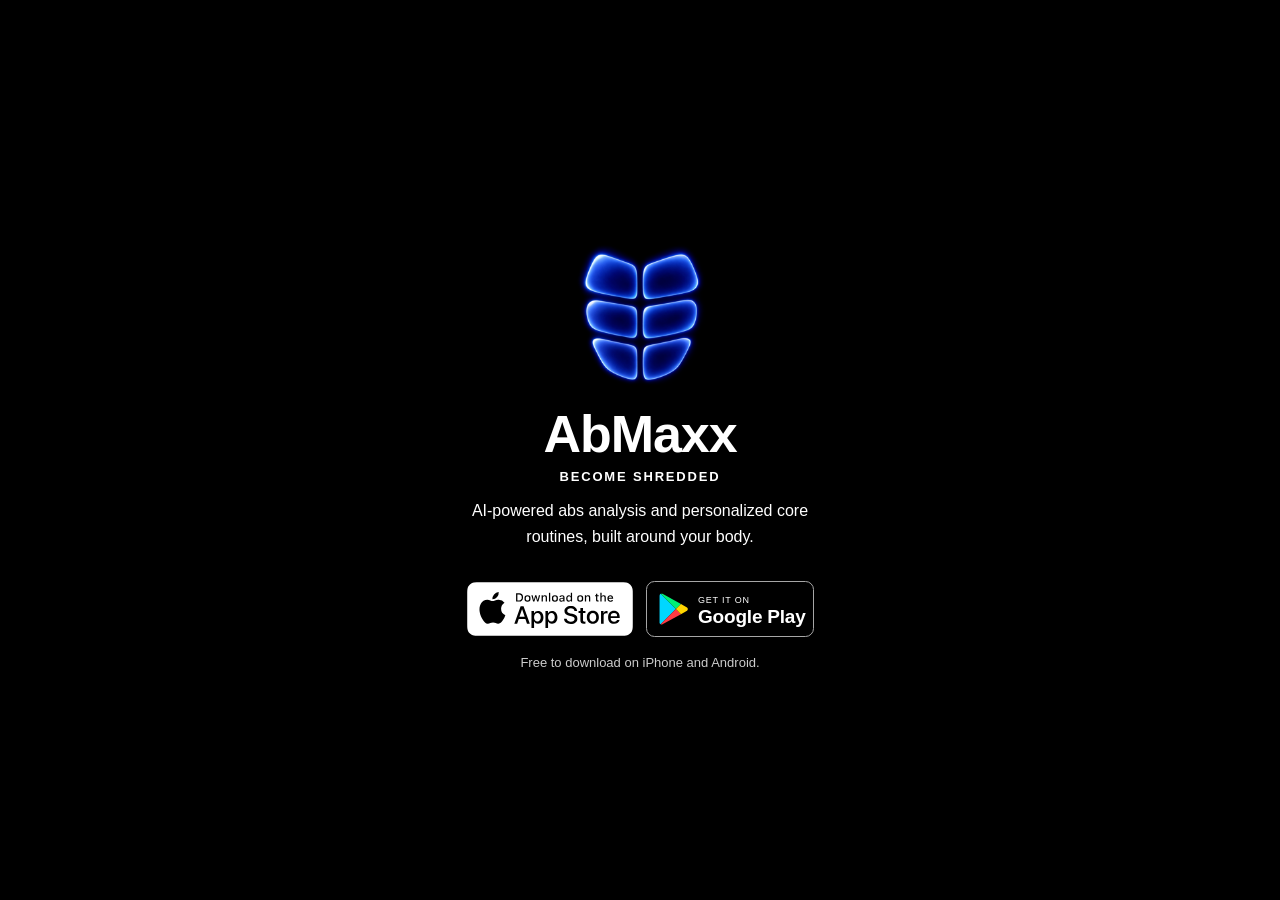
==== index.html @ 84614b45 "All text white Co-Authored-By: Claude Fable 5.1 <noreply@anthropic.com>" ====
<!doctype html>
<html lang="en">
<head>
<meta charset="utf-8">
<meta name="viewport" content="width=device-width, initial-scale=1, viewport-fit=cover">
<title>AbMaxx</title>
<meta name="description" content="AbMaxx: Become Shredded. Snap a photo, let AI analyze your abs, and get a routine built for you. Free on the App Store and Google Play.">
<link rel="canonical" href="https://abmaxxapp.com/">
<meta name="theme-color" content="#000000">
<meta name="color-scheme" content="dark">
<meta name="apple-itunes-app" content="app-id=6757769125">
<link rel="icon" href="/logo.png" sizes="any">
<link rel="apple-touch-icon" href="/logo.png">
<meta property="og:title" content="AbMaxx">
<meta property="og:description" content="Download AbMaxx on the App Store or Google Play.">
<meta property="og:url" content="https://abmaxxapp.com/">
<meta property="og:image" content="https://abmaxxapp.com/og.png">
<meta property="og:type" content="website">
<style>
  :root { --bg: #000000; --fg: #ffffff; color-scheme: dark; }
  * { box-sizing: border-box; margin: 0; padding: 0; }
  html, body { height: 100%; background: var(--bg); }
  body {
    color: var(--fg);
    font-family: -apple-system, BlinkMacSystemFont, "Segoe UI", Roboto, Helvetica, Arial, sans-serif;
    -webkit-font-smoothing: antialiased;
    display: flex;
    align-items: center;
    justify-content: center;
    min-height: 100vh;
    padding-block: 40px;
    padding-left: max(16px, env(safe-area-inset-left, 0px));
    padding-right: max(16px, env(safe-area-inset-right, 0px));
  }
  main { display: flex; flex-direction: column; align-items: center; gap: 0; text-align: center; }
  h1 { margin-top: 6px; font-size: clamp(38px, 7vw, 52px); font-weight: 700; letter-spacing: -.02em; line-height: 1.1; color: var(--fg); }
  .tagline { margin-top: 6px; font-size: 13px; font-weight: 600; letter-spacing: .14em; text-transform: uppercase; color: #ffffff; }
  .sub { margin-top: 14px; max-width: 400px; font-size: 16px; line-height: 1.6; color: #ffffff; }
  .logo { width: 170px; height: 170px; max-width: 48vw; display: block; }
  .stores { margin-top: 32px; display: flex; flex-wrap: wrap; justify-content: center; gap: 12px; }
  .badge { display: inline-block; height: 56px; border-radius: 8px; transition: transform .15s ease, opacity .15s ease; }
  .badge img, .badge svg { height: 56px; width: auto; display: block; }
  .badge:hover { transform: translateY(-2px); opacity: .9; }
  .badge:focus-visible { outline: 3px solid #2f6bff; outline-offset: 3px; }
  .note { margin-top: 18px; font-size: 13px; color: #ffffff; opacity: .8; }
  @media (prefers-reduced-motion: reduce) { .badge { transition: none; } }
</style>
</head>
<body>
  <main>
    <img class="logo" src="logo.png" alt="" width="170" height="170">
    <h1>AbMaxx</h1>
    <p class="tagline">Become Shredded</p>
    <p class="sub">AI-powered abs analysis and personalized core routines, built around your body.</p>
    <div class="stores">
      <a class="badge" href="https://apps.apple.com/us/app/abmaxx-become-shredded/id6757769125" aria-label="Download AbMaxx on the App Store">
        <img src="appstore-badge.svg" alt="Download on the App Store" width="168" height="56">
      </a>
      <a class="badge" href="https://play.google.com/store/apps/details?id=com.rork.abmaxx" aria-label="Get AbMaxx on Google Play">
        <svg viewBox="0 0 168 56" role="img" aria-label="Get it on Google Play" xmlns="http://www.w3.org/2000/svg">
          <rect x="0.5" y="0.5" width="167" height="55" rx="8" fill="#000" stroke="#a6a6a6"/>
          <g transform="translate(13 12) scale(1.4)">
            <path fill="#00D7FE" d="M1.2 0.6 12.1 11.5 1.2 22.4c-.5-.3-.8-.8-.8-1.4V2c0-.6.3-1.1.8-1.4z"/>
            <path fill="#00F076" d="M15.7 7.9 12.1 11.5 1.2.6c.4-.2.9-.2 1.3 0z"/>
            <path fill="#FF3A44" d="M15.7 15.1 2.5 22.4c-.4.2-.9.2-1.3 0l10.9-10.9z"/>
            <path fill="#FFD500" d="M20 10.3c.8.5.8 1.8 0 2.3l-4.3 2.5-3.6-3.6 3.6-3.6z"/>
          </g>
          <text x="52" y="22" fill="#fff" font-family="-apple-system, BlinkMacSystemFont, Roboto, Helvetica, Arial, sans-serif" font-size="9" letter-spacing=".8">GET IT ON</text>
          <text x="52" y="42" fill="#fff" font-family="-apple-system, BlinkMacSystemFont, Roboto, Helvetica, Arial, sans-serif" font-size="19" font-weight="600" letter-spacing="-.2">Google Play</text>
        </svg>
      </a>
    </div>
    <p class="note">Free to download on iPhone and Android.</p>
  </main>
</body>
</html>
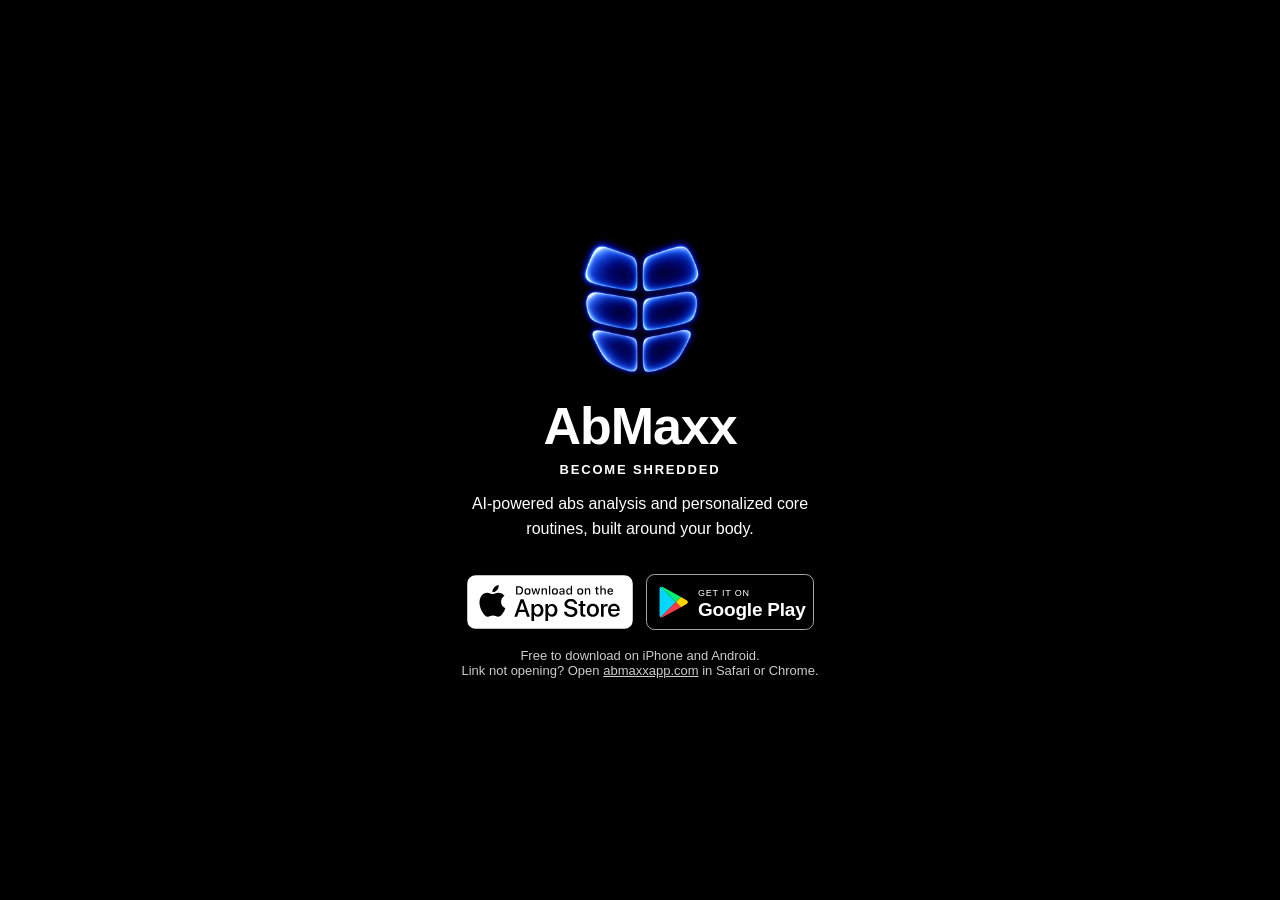
==== commit 2e5cde9c: "In-app browser callout and open-in-browser hint Co-Authored-By: Claude Fable 5.1 <noreply@anthropic." ====
--- a/index.html
+++ b/index.html
@@ -43,6 +43,23 @@
   .badge:hover { transform: translateY(-2px); opacity: .9; }
   .badge:focus-visible { outline: 3px solid #2f6bff; outline-offset: 3px; }
   .note { margin-top: 18px; font-size: 13px; color: #ffffff; opacity: .8; }
+  .note a { color: #fff; }
+  /* In-app browser callout (Instagram, Facebook, TikTok, etc.) */
+  .iab {
+    position: fixed; top: calc(12px + env(safe-area-inset-top, 0px)); left: 12px; right: 12px; z-index: 20;
+    display: none; align-items: flex-start; gap: 12px;
+    background: #0f1420; border: 1px solid #2f6bff; border-radius: 14px; padding: 12px 14px;
+    color: #fff; font-size: 14px; line-height: 1.4; box-shadow: 0 12px 30px rgba(0,0,0,.6);
+  }
+  .iab.show { display: flex; }
+  .iab .arrow { flex-shrink: 0; width: 28px; height: 28px; color: #2f6bff; animation: nudge 1.2s ease-in-out infinite; }
+  .iab .arrow svg { width: 28px; height: 28px; }
+  .iab b { display: block; font-weight: 600; margin-bottom: 2px; }
+  .iab .steps { color: #c9cdd6; }
+  .iab .steps kbd { font: inherit; font-weight: 700; color: #fff; }
+  .iab .close { margin-left: auto; flex-shrink: 0; background: none; border: 0; color: #8a90a0; font-size: 20px; line-height: 1; cursor: pointer; padding: 0 2px; }
+  @keyframes nudge { 0%, 100% { transform: translate(0, 0); } 50% { transform: translate(4px, -4px); } }
+  @media (prefers-reduced-motion: reduce) { .iab .arrow { animation: none; } }
   @media (prefers-reduced-motion: reduce) { .badge { transition: none; } }
 </style>
 </head>
@@ -70,7 +87,37 @@
         </svg>
       </a>
     </div>
-    <p class="note">Free to download on iPhone and Android.</p>
+    <p class="note">Free to download on iPhone and Android.<br>Link not opening? Open <a href="https://abmaxxapp.com">abmaxxapp.com</a> in Safari or Chrome.</p>
   </main>
+
+  <div class="iab" id="iab" role="status">
+    <div class="arrow" aria-hidden="true">
+      <svg viewBox="0 0 24 24" fill="none" stroke="currentColor" stroke-width="2.5" stroke-linecap="round" stroke-linejoin="round"><path d="M6 18 18 6M9 6h9v9"/></svg>
+    </div>
+    <div>
+      <b>Open in your browser to download</b>
+      <div class="steps" id="iab-steps">Tap the <kbd>···</kbd> menu in the corner, then choose <kbd>Open in browser</kbd>.</div>
+    </div>
+    <button class="close" id="iab-close" aria-label="Dismiss">&times;</button>
+  </div>
+
+  <script>
+    (function () {
+      var ua = navigator.userAgent || "";
+      var inApp = /Instagram|FBAN|FBAV|FB_IAB|FBIOS|Messenger|TikTok|musical_ly|BytedanceWebview|Snapchat|Twitter|LinkedInApp|Pinterest|Line\//i.test(ua)
+        || (/iPhone|iPad|iPod/.test(ua) && /AppleWebKit/.test(ua) && !/Safari|CriOS|FxiOS|EdgiOS/.test(ua))
+        || location.hash === "#inapp";
+      if (!inApp) return;
+      var el = document.getElementById("iab");
+      var steps = document.getElementById("iab-steps");
+      if (/Android/i.test(ua)) {
+        steps.innerHTML = 'Tap the <kbd>⋮</kbd> menu in the top corner, then choose <kbd>Open in Chrome</kbd> or <kbd>Open in browser</kbd>.';
+      } else {
+        steps.innerHTML = 'Tap the <kbd>···</kbd> menu in the corner, then choose <kbd>Open in Safari</kbd> or <kbd>Open in browser</kbd>.';
+      }
+      el.classList.add("show");
+      document.getElementById("iab-close").addEventListener("click", function () { el.classList.remove("show"); });
+    })();
+  </script>
 </body>
 </html>
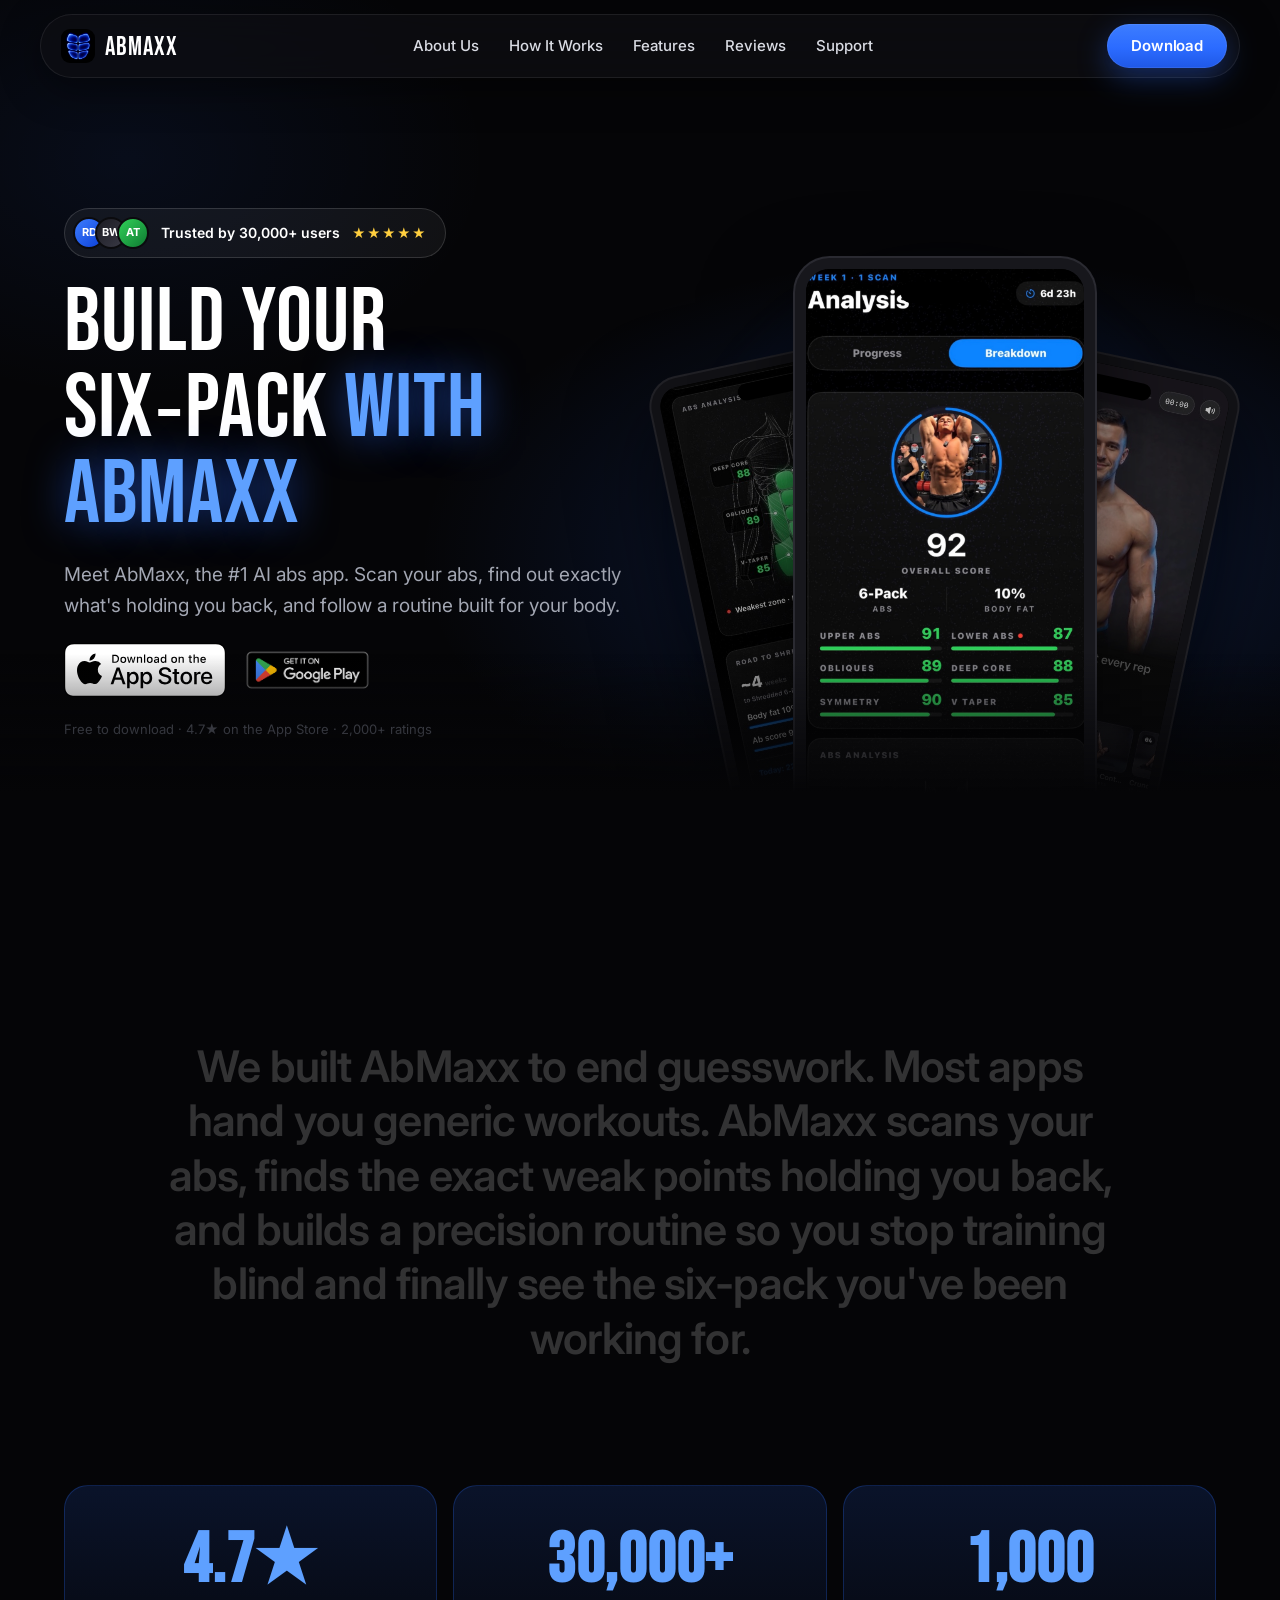
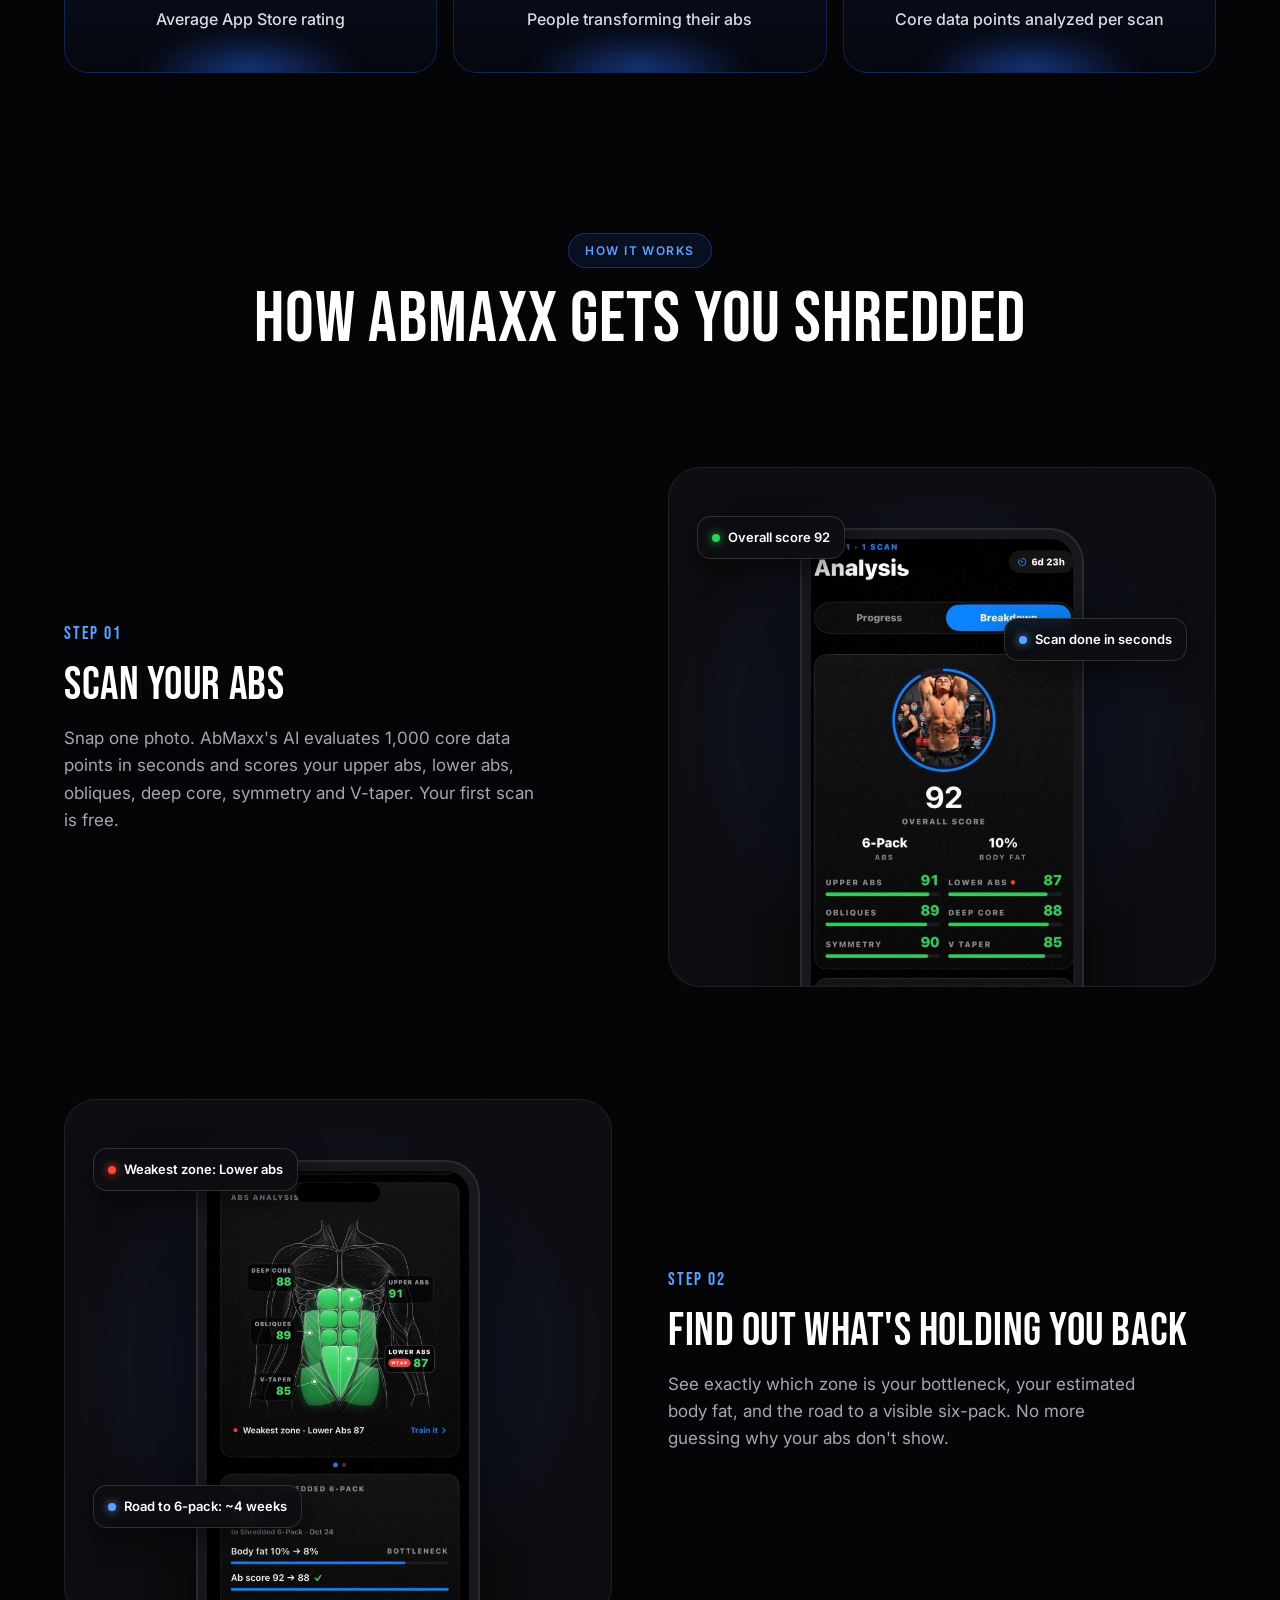
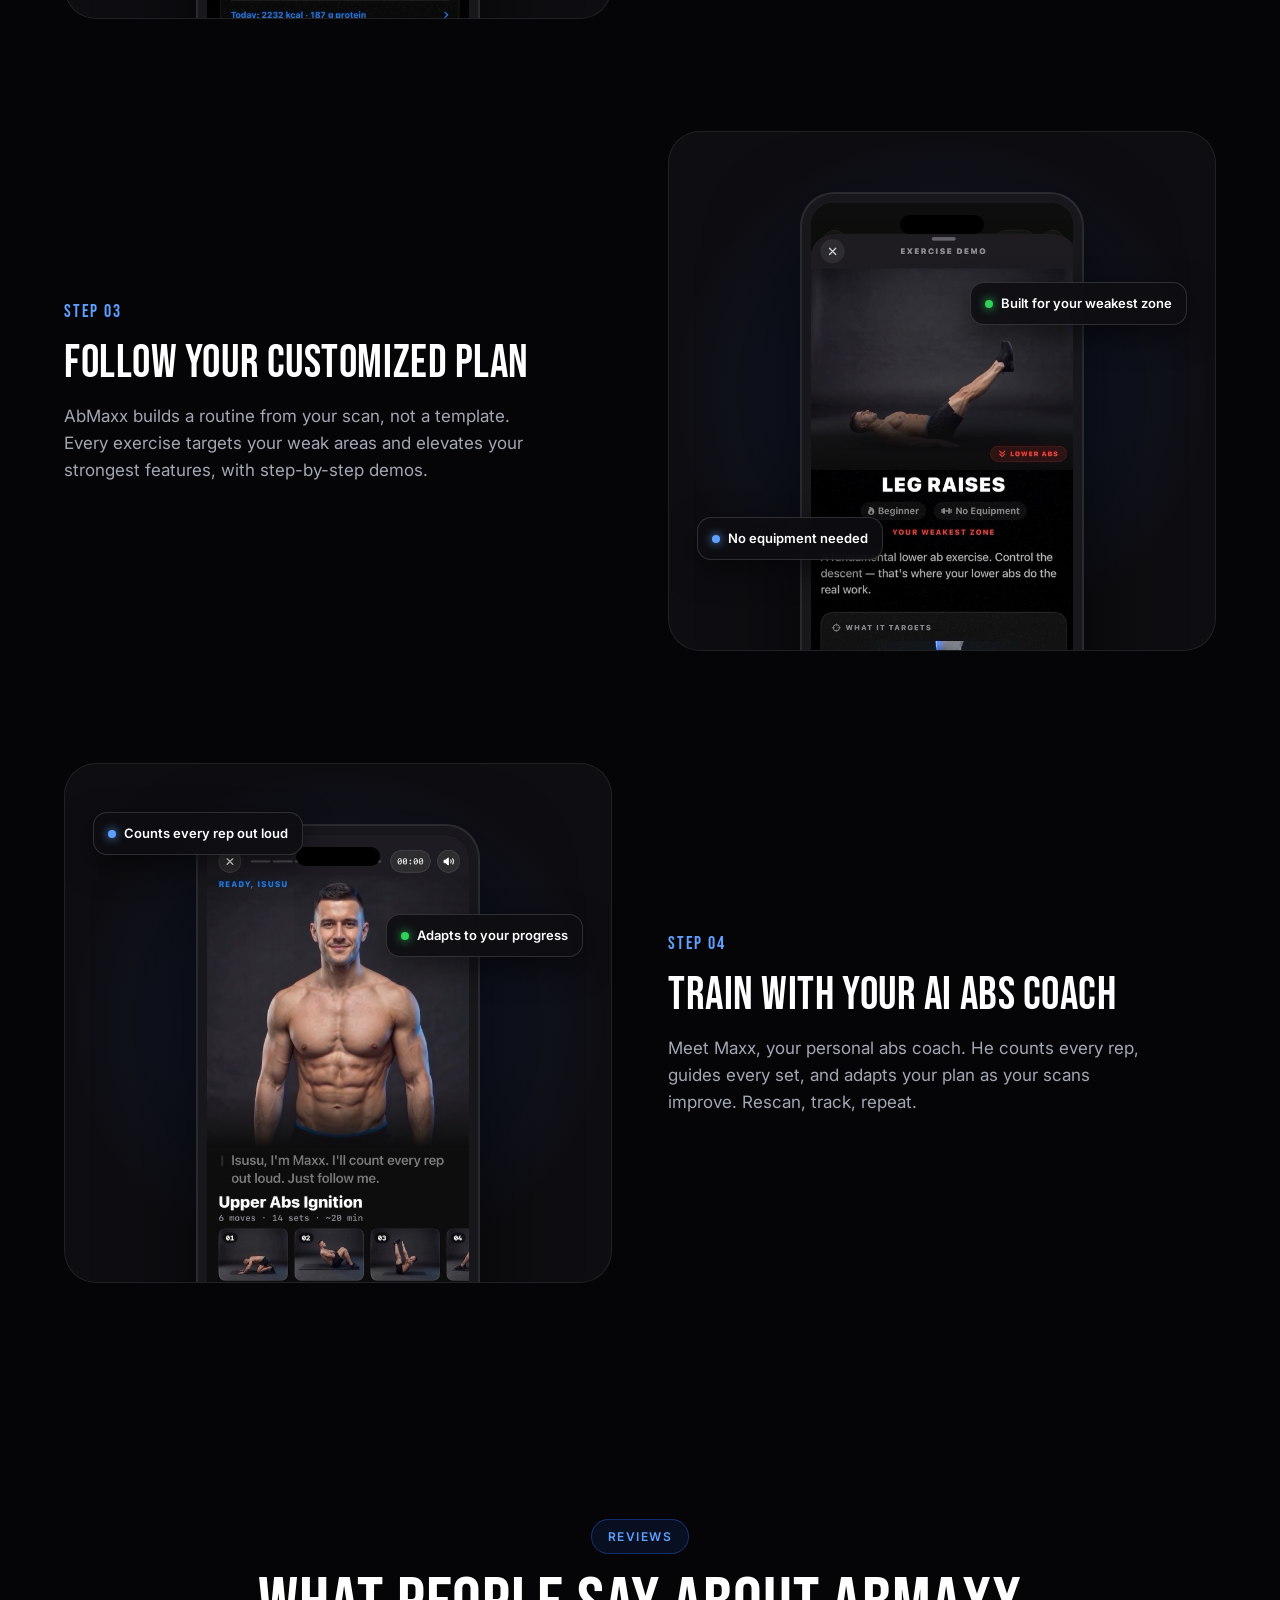
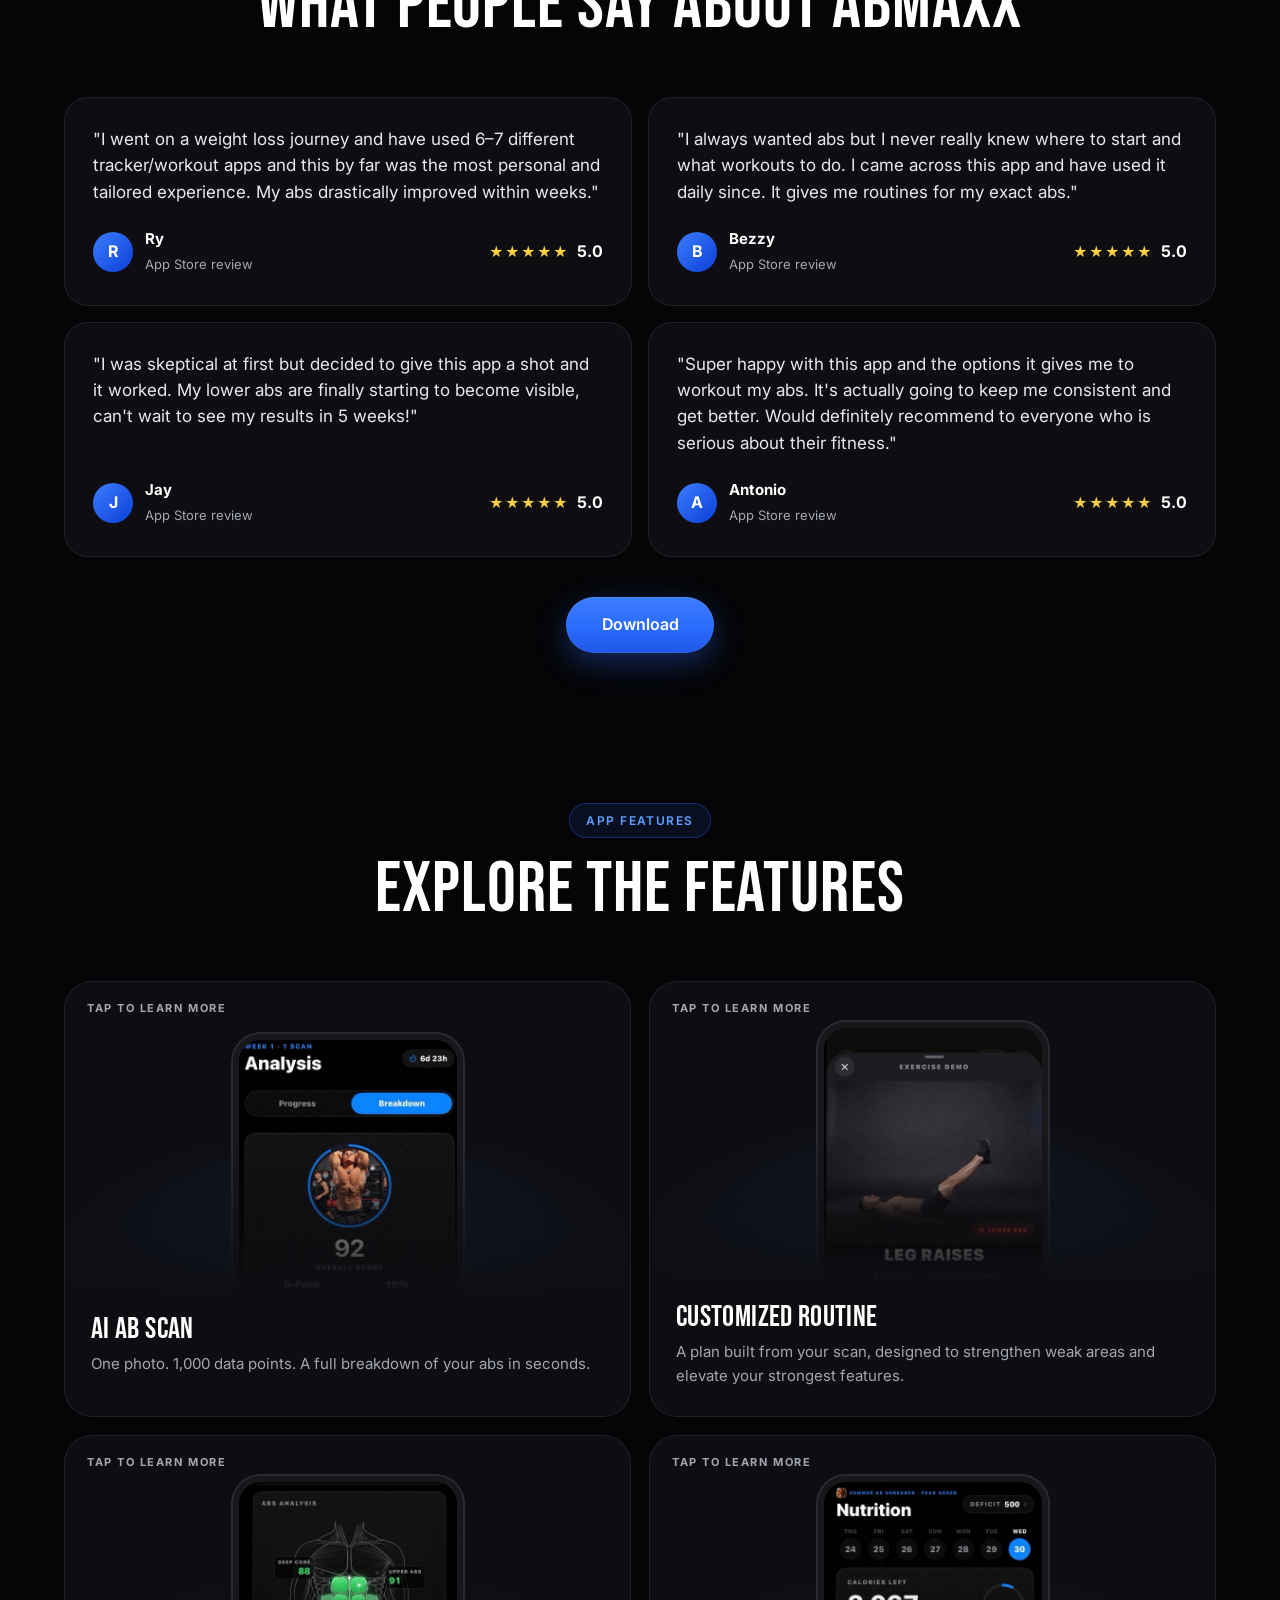
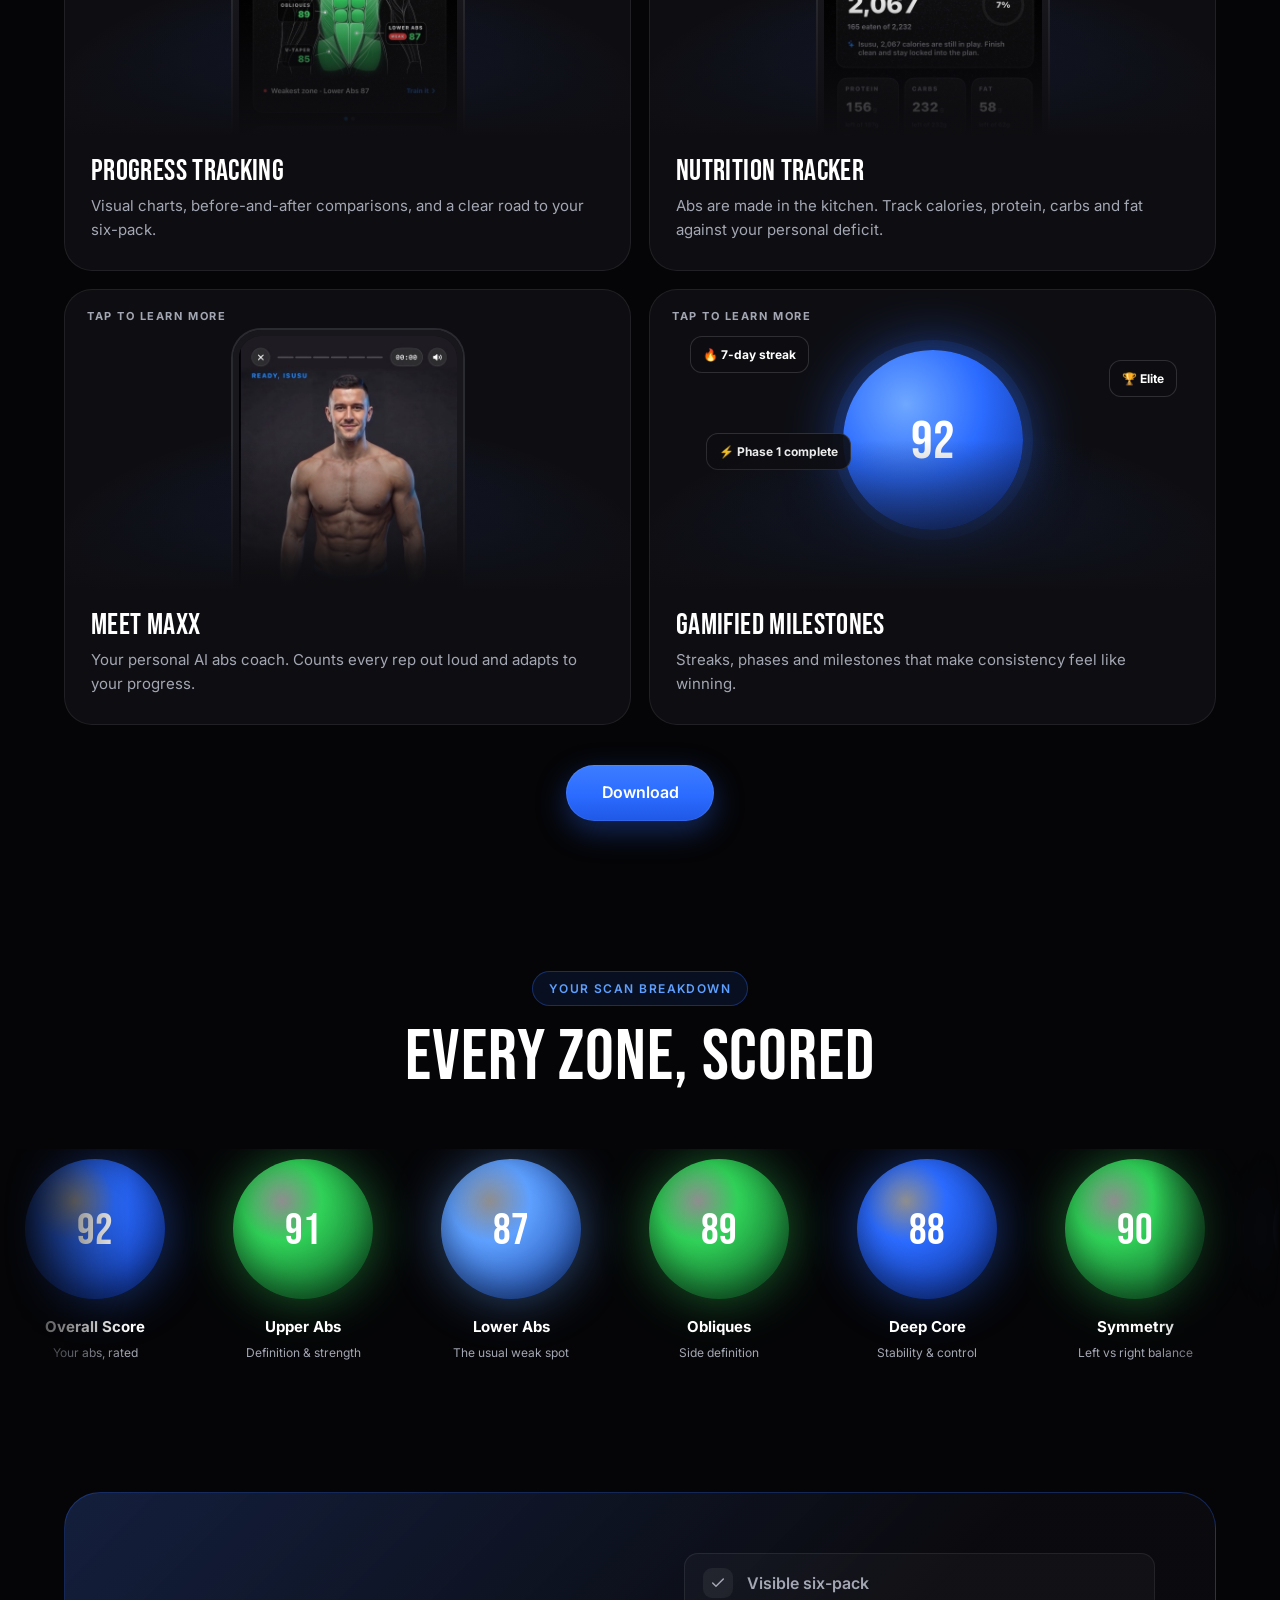
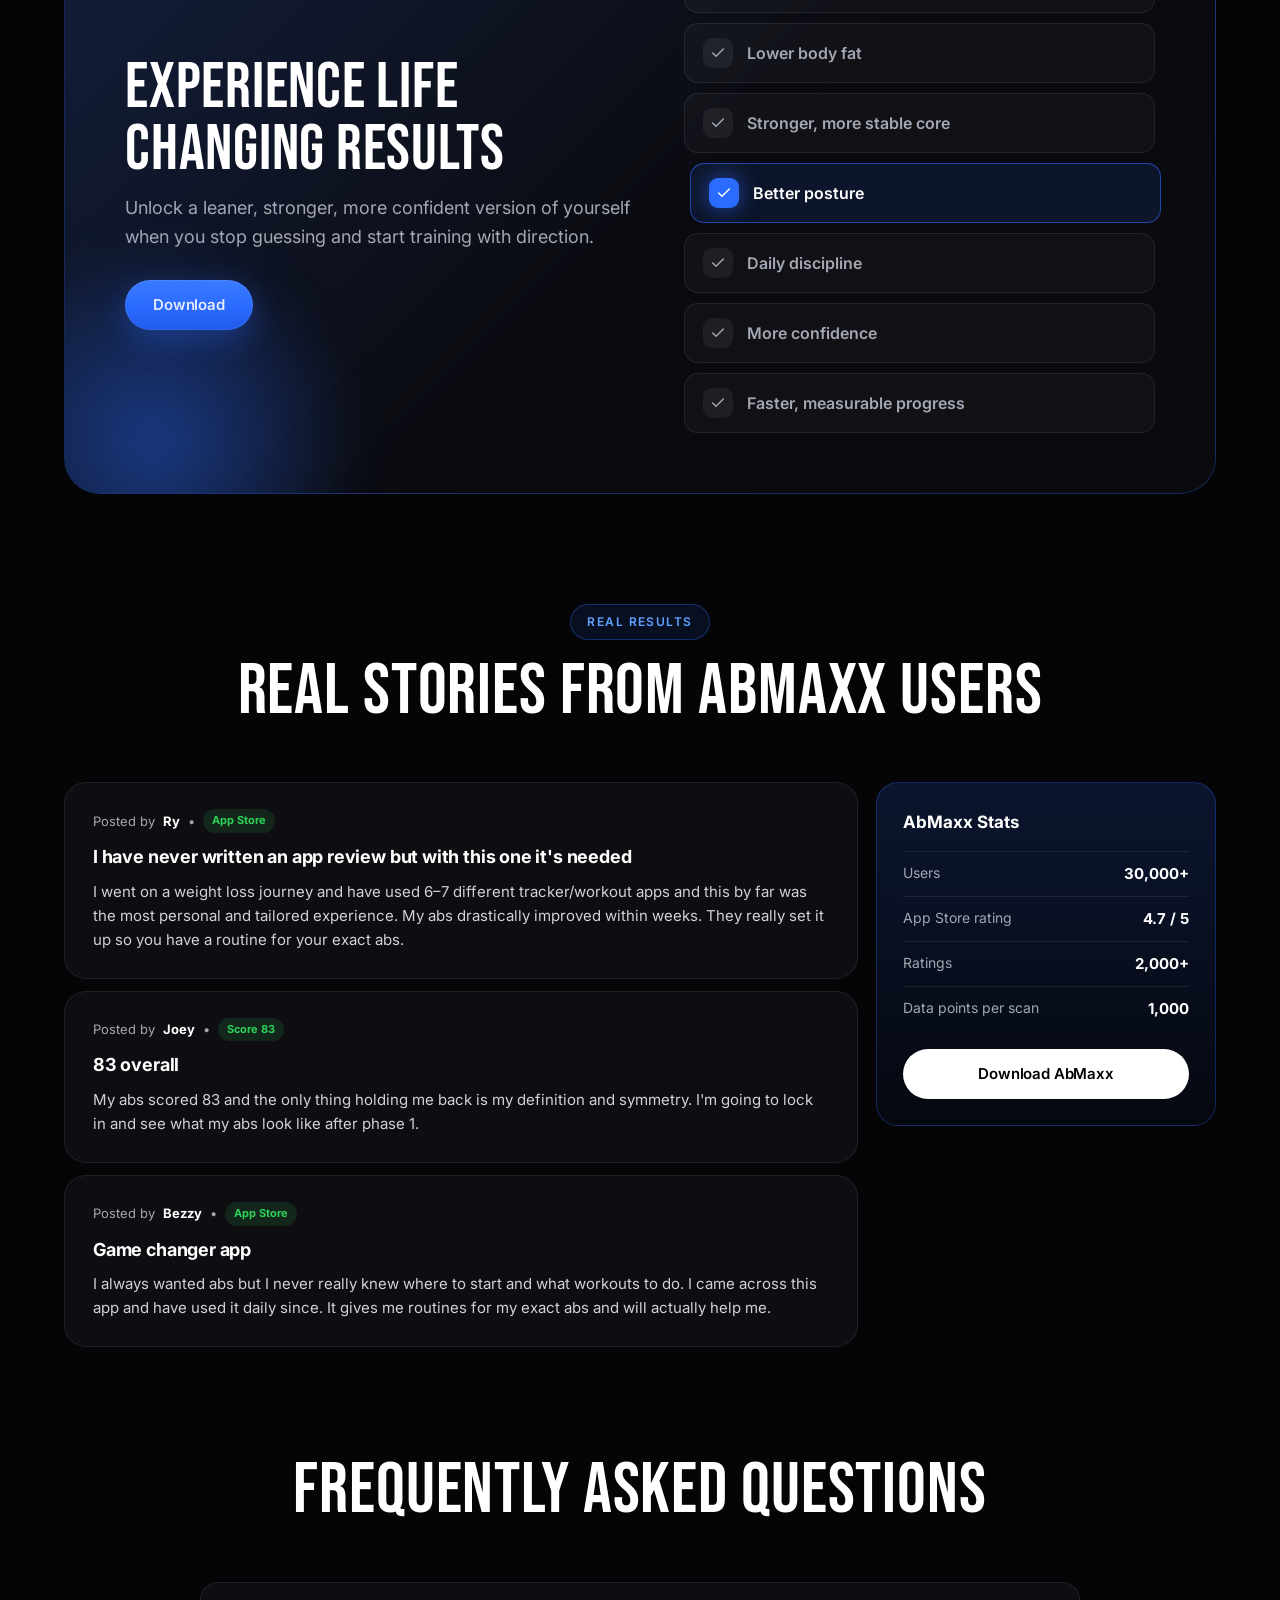
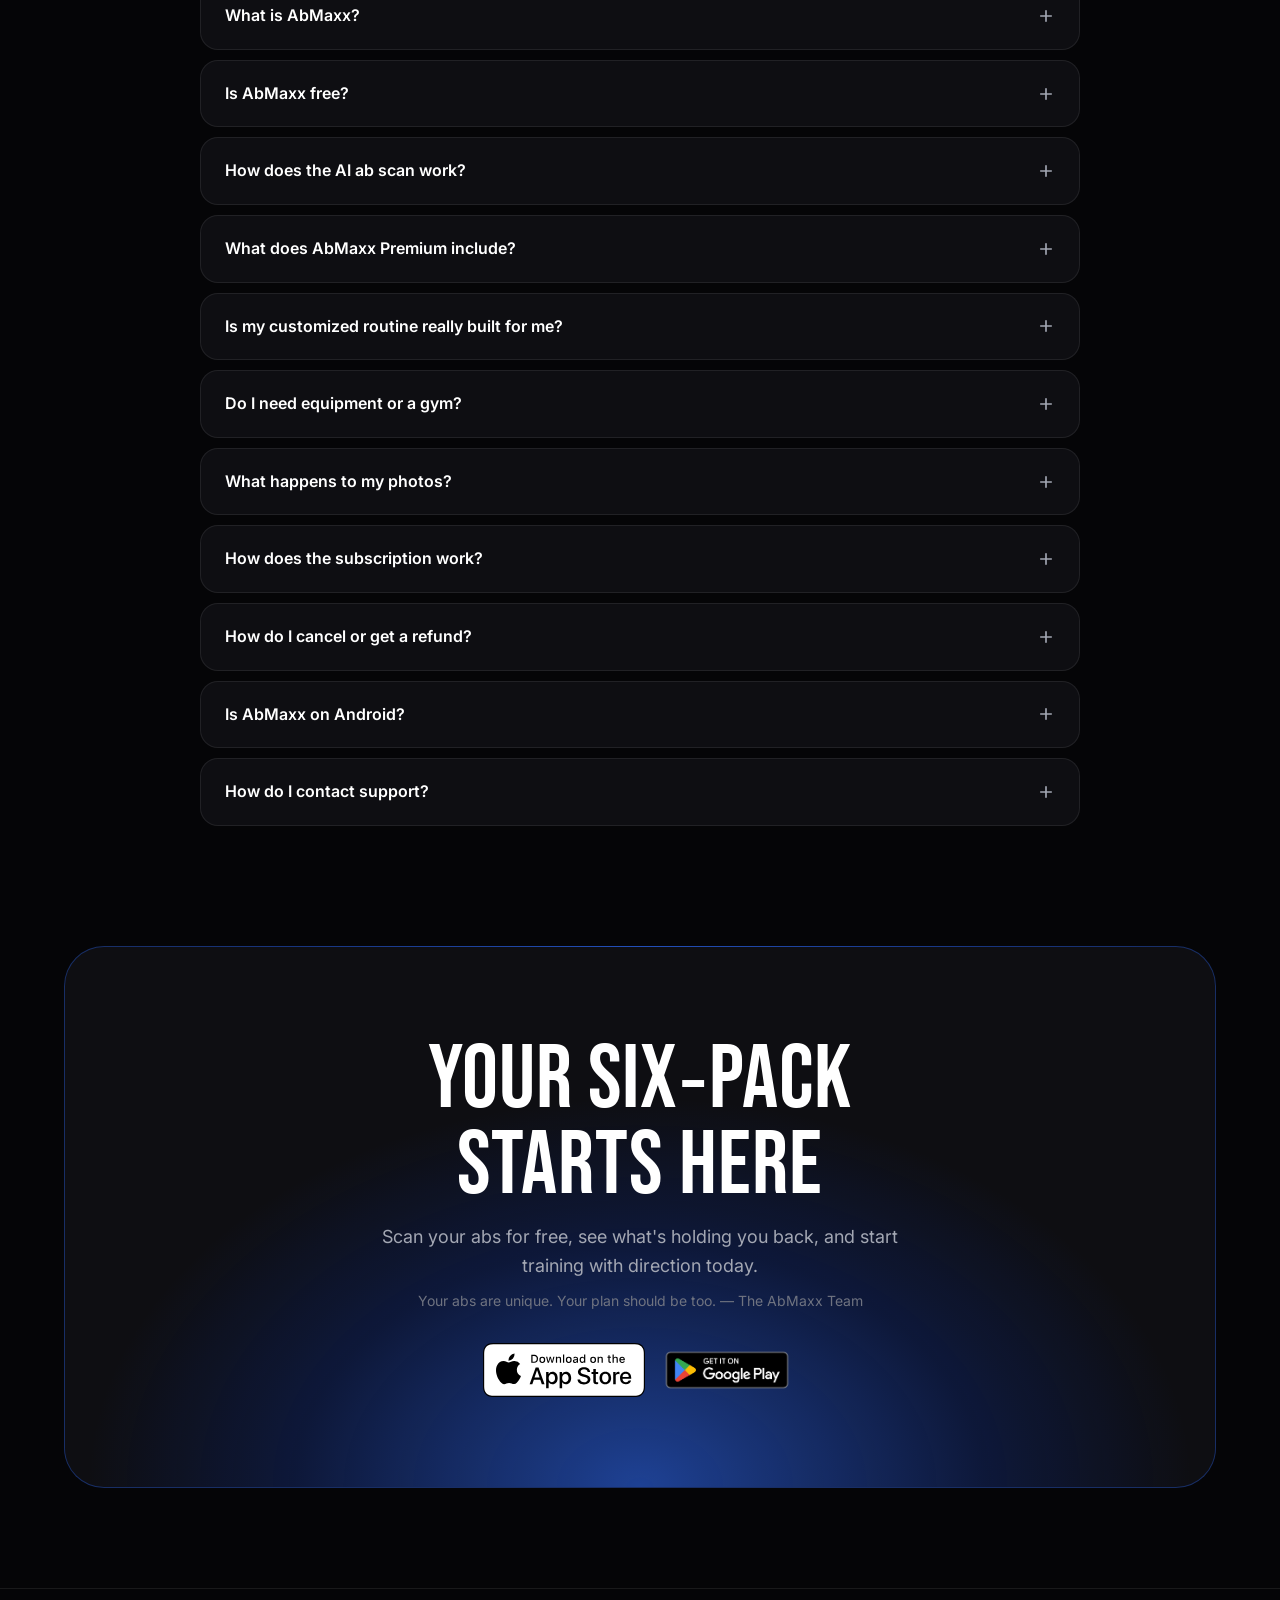
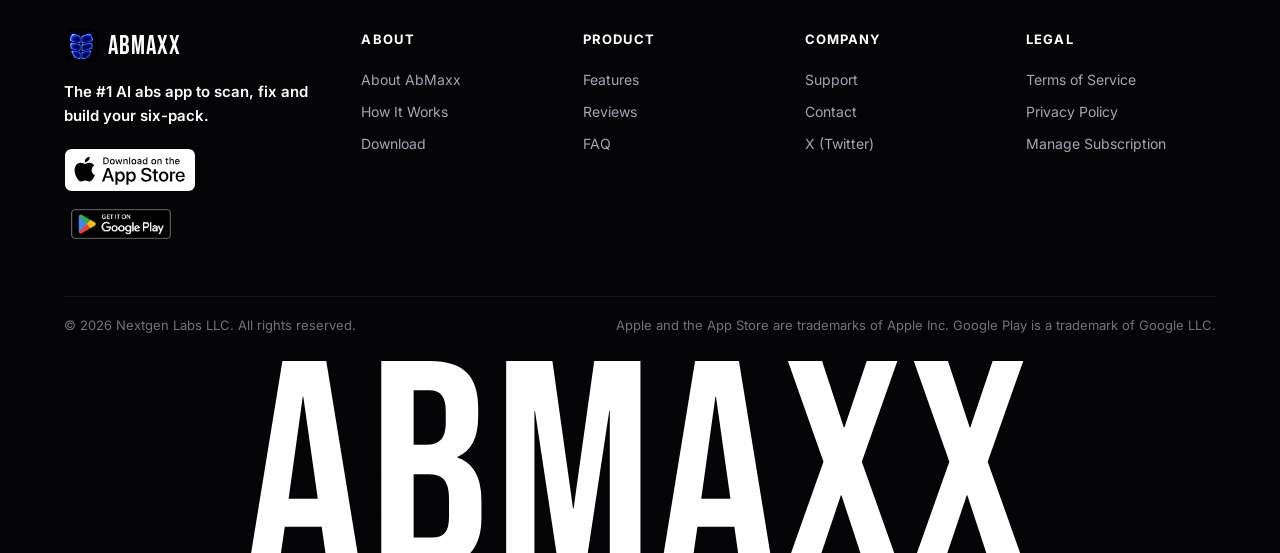
==== commit 7191f41a: "Full AbMaxx marketing site: hero, how it works, reviews, features, FAQ, support page Co-Authored-By:" ====
--- a/index.html
+++ b/index.html
@@ -3,121 +3,464 @@
 <head>
 <meta charset="utf-8">
 <meta name="viewport" content="width=device-width, initial-scale=1, viewport-fit=cover">
-<title>AbMaxx</title>
-<meta name="description" content="AbMaxx: Become Shredded. Snap a photo, let AI analyze your abs, and get a routine built for you. Free on the App Store and Google Play.">
+<title>AbMaxx — The #1 AI Abs App to Get a Six-Pack</title>
+<meta name="description" content="AbMaxx scans your abs with AI, shows you exactly what's holding you back, and builds a customized abs routine around your body. Free on the App Store and Google Play.">
 <link rel="canonical" href="https://abmaxxapp.com/">
-<meta name="theme-color" content="#000000">
+<meta name="theme-color" content="#050507">
 <meta name="color-scheme" content="dark">
 <meta name="apple-itunes-app" content="app-id=6757769125">
 <link rel="icon" href="/logo.png" sizes="any">
-<link rel="apple-touch-icon" href="/logo.png">
-<meta property="og:title" content="AbMaxx">
-<meta property="og:description" content="Download AbMaxx on the App Store or Google Play.">
+<link rel="apple-touch-icon" href="/logo-512.png">
+<meta property="og:title" content="AbMaxx — Become Shredded">
+<meta property="og:description" content="Scan your abs with AI, find out what's holding you back, and follow a routine built for your body.">
 <meta property="og:url" content="https://abmaxxapp.com/">
 <meta property="og:image" content="https://abmaxxapp.com/og.png">
 <meta property="og:type" content="website">
-<style>
-  :root { --bg: #000000; --fg: #ffffff; color-scheme: dark; }
-  * { box-sizing: border-box; margin: 0; padding: 0; }
-  html, body { height: 100%; background: var(--bg); }
-  body {
-    color: var(--fg);
-    font-family: -apple-system, BlinkMacSystemFont, "Segoe UI", Roboto, Helvetica, Arial, sans-serif;
-    -webkit-font-smoothing: antialiased;
-    display: flex;
-    align-items: center;
-    justify-content: center;
-    min-height: 100vh;
-    padding-block: 40px;
-    padding-left: max(16px, env(safe-area-inset-left, 0px));
-    padding-right: max(16px, env(safe-area-inset-right, 0px));
-  }
-  main { display: flex; flex-direction: column; align-items: center; gap: 0; text-align: center; }
-  h1 { margin-top: 6px; font-size: clamp(38px, 7vw, 52px); font-weight: 700; letter-spacing: -.02em; line-height: 1.1; color: var(--fg); }
-  .tagline { margin-top: 6px; font-size: 13px; font-weight: 600; letter-spacing: .14em; text-transform: uppercase; color: #ffffff; }
-  .sub { margin-top: 14px; max-width: 400px; font-size: 16px; line-height: 1.6; color: #ffffff; }
-  .logo { width: 170px; height: 170px; max-width: 48vw; display: block; }
-  .stores { margin-top: 32px; display: flex; flex-wrap: wrap; justify-content: center; gap: 12px; }
-  .badge { display: inline-block; height: 56px; border-radius: 8px; transition: transform .15s ease, opacity .15s ease; }
-  .badge img, .badge svg { height: 56px; width: auto; display: block; }
-  .badge:hover { transform: translateY(-2px); opacity: .9; }
-  .badge:focus-visible { outline: 3px solid #2f6bff; outline-offset: 3px; }
-  .note { margin-top: 18px; font-size: 13px; color: #ffffff; opacity: .8; }
-  .note a { color: #fff; }
-  /* In-app browser callout (Instagram, Facebook, TikTok, etc.) */
-  .iab {
-    position: fixed; top: calc(12px + env(safe-area-inset-top, 0px)); left: 12px; right: 12px; z-index: 20;
-    display: none; align-items: flex-start; gap: 12px;
-    background: #0f1420; border: 1px solid #2f6bff; border-radius: 14px; padding: 12px 14px;
-    color: #fff; font-size: 14px; line-height: 1.4; box-shadow: 0 12px 30px rgba(0,0,0,.6);
-  }
-  .iab.show { display: flex; }
-  .iab .arrow { flex-shrink: 0; width: 28px; height: 28px; color: #2f6bff; animation: nudge 1.2s ease-in-out infinite; }
-  .iab .arrow svg { width: 28px; height: 28px; }
-  .iab b { display: block; font-weight: 600; margin-bottom: 2px; }
-  .iab .steps { color: #c9cdd6; }
-  .iab .steps kbd { font: inherit; font-weight: 700; color: #fff; }
-  .iab .close { margin-left: auto; flex-shrink: 0; background: none; border: 0; color: #8a90a0; font-size: 20px; line-height: 1; cursor: pointer; padding: 0 2px; }
-  @keyframes nudge { 0%, 100% { transform: translate(0, 0); } 50% { transform: translate(4px, -4px); } }
-  @media (prefers-reduced-motion: reduce) { .iab .arrow { animation: none; } }
-  @media (prefers-reduced-motion: reduce) { .badge { transition: none; } }
-</style>
+<meta name="twitter:card" content="summary_large_image">
+<link rel="preconnect" href="https://fonts.googleapis.com">
+<link rel="preconnect" href="https://fonts.gstatic.com" crossorigin>
+<link href="https://fonts.googleapis.com/css2?family=Bebas+Neue&family=Inter:wght@400;500;600;700&display=swap" rel="stylesheet">
+<link rel="stylesheet" href="/styles.css">
+<script type="application/ld+json">
+{"@context":"https://schema.org","@type":"MobileApplication","name":"AbMaxx: Become Shredded","operatingSystem":"iOS, Android","applicationCategory":"HealthApplication","author":{"@type":"Organization","name":"Nextgen Labs LLC"},"offers":{"@type":"Offer","price":"0","priceCurrency":"USD"},"aggregateRating":{"@type":"AggregateRating","ratingValue":"4.7","ratingCount":"2030"},"url":"https://abmaxxapp.com/","downloadUrl":"https://apps.apple.com/us/app/abmaxx-become-shredded/id6757769125"}
+</script>
 </head>
 <body>
-  <main>
-    <img class="logo" src="logo.png" alt="" width="170" height="170">
-    <h1>AbMaxx</h1>
-    <p class="tagline">Become Shredded</p>
-    <p class="sub">AI-powered abs analysis and personalized core routines, built around your body.</p>
-    <div class="stores">
-      <a class="badge" href="https://apps.apple.com/us/app/abmaxx-become-shredded/id6757769125" aria-label="Download AbMaxx on the App Store">
-        <img src="appstore-badge.svg" alt="Download on the App Store" width="168" height="56">
-      </a>
-      <a class="badge" href="https://play.google.com/store/apps/details?id=com.rork.abmaxx" aria-label="Get AbMaxx on Google Play">
-        <svg viewBox="0 0 168 56" role="img" aria-label="Get it on Google Play" xmlns="http://www.w3.org/2000/svg">
-          <rect x="0.5" y="0.5" width="167" height="55" rx="8" fill="#000" stroke="#a6a6a6"/>
-          <g transform="translate(13 12) scale(1.4)">
-            <path fill="#00D7FE" d="M1.2 0.6 12.1 11.5 1.2 22.4c-.5-.3-.8-.8-.8-1.4V2c0-.6.3-1.1.8-1.4z"/>
-            <path fill="#00F076" d="M15.7 7.9 12.1 11.5 1.2.6c.4-.2.9-.2 1.3 0z"/>
-            <path fill="#FF3A44" d="M15.7 15.1 2.5 22.4c-.4.2-.9.2-1.3 0l10.9-10.9z"/>
-            <path fill="#FFD500" d="M20 10.3c.8.5.8 1.8 0 2.3l-4.3 2.5-3.6-3.6 3.6-3.6z"/>
-          </g>
-          <text x="52" y="22" fill="#fff" font-family="-apple-system, BlinkMacSystemFont, Roboto, Helvetica, Arial, sans-serif" font-size="9" letter-spacing=".8">GET IT ON</text>
-          <text x="52" y="42" fill="#fff" font-family="-apple-system, BlinkMacSystemFont, Roboto, Helvetica, Arial, sans-serif" font-size="19" font-weight="600" letter-spacing="-.2">Google Play</text>
-        </svg>
-      </a>
-    </div>
-    <p class="note">Free to download on iPhone and Android.<br>Link not opening? Open <a href="https://abmaxxapp.com">abmaxxapp.com</a> in Safari or Chrome.</p>
-  </main>
-
-  <div class="iab" id="iab" role="status">
-    <div class="arrow" aria-hidden="true">
-      <svg viewBox="0 0 24 24" fill="none" stroke="currentColor" stroke-width="2.5" stroke-linecap="round" stroke-linejoin="round"><path d="M6 18 18 6M9 6h9v9"/></svg>
-    </div>
-    <div>
-      <b>Open in your browser to download</b>
-      <div class="steps" id="iab-steps">Tap the <kbd>···</kbd> menu in the corner, then choose <kbd>Open in browser</kbd>.</div>
-    </div>
-    <button class="close" id="iab-close" aria-label="Dismiss">&times;</button>
-  </div>
-
-  <script>
-    (function () {
-      var ua = navigator.userAgent || "";
-      var inApp = /Instagram|FBAN|FBAV|FB_IAB|FBIOS|Messenger|TikTok|musical_ly|BytedanceWebview|Snapchat|Twitter|LinkedInApp|Pinterest|Line\//i.test(ua)
-        || (/iPhone|iPad|iPod/.test(ua) && /AppleWebKit/.test(ua) && !/Safari|CriOS|FxiOS|EdgiOS/.test(ua))
-        || location.hash === "#inapp";
-      if (!inApp) return;
-      var el = document.getElementById("iab");
-      var steps = document.getElementById("iab-steps");
-      if (/Android/i.test(ua)) {
-        steps.innerHTML = 'Tap the <kbd>⋮</kbd> menu in the top corner, then choose <kbd>Open in Chrome</kbd> or <kbd>Open in browser</kbd>.';
-      } else {
-        steps.innerHTML = 'Tap the <kbd>···</kbd> menu in the corner, then choose <kbd>Open in Safari</kbd> or <kbd>Open in browser</kbd>.';
-      }
-      el.classList.add("show");
-      document.getElementById("iab-close").addEventListener("click", function () { el.classList.remove("show"); });
-    })();
-  </script>
+
+<div class="nav-wrap">
+  <nav class="nav" id="nav" aria-label="Main">
+    <a class="brand" href="/" aria-label="AbMaxx home">
+      <img src="/logo.png" alt="" width="34" height="34">
+      <span>AbMaxx</span>
+    </a>
+    <div class="nav-links">
+      <a href="#about">About Us</a>
+      <a href="#how">How It Works</a>
+      <a href="#features">Features</a>
+      <a href="#reviews">Reviews</a>
+      <a href="/support/">Support</a>
+    </div>
+    <a class="btn btn--primary" href="#download">Download</a>
+    <button class="nav-toggle" id="nav-toggle" aria-label="Open menu" aria-expanded="false" aria-controls="mobile-menu"><span></span></button>
+  </nav>
+</div>
+<div class="mobile-menu" id="mobile-menu">
+  <a href="#about">About Us</a>
+  <a href="#how">How It Works</a>
+  <a href="#features">Features</a>
+  <a href="#reviews">Reviews</a>
+  <a href="#faq">FAQ</a>
+  <a href="/support/">Support</a>
+  <a class="btn btn--primary" href="#download">Download</a>
+</div>
+
+<main>
+
+<!-- HERO -->
+<section class="hero">
+  <div class="wrap hero-grid">
+    <div class="hero-copy">
+      <div class="trust">
+        <span class="avatars" aria-hidden="true"><i>RD</i><i>BW</i><i>AT</i></span>
+        <span>Trusted by 30,000+ users</span>
+        <span class="stars" aria-label="4.7 out of 5 stars">★★★★★</span>
+      </div>
+      <h1>Build Your Six&#8209;Pack <em>With AbMaxx</em></h1>
+      <p class="lead">Meet AbMaxx, the #1 AI abs app. Scan your abs, find out exactly what's holding you back, and follow a routine built for your body.</p>
+      <div class="stores" id="download">
+        <a class="store" href="https://apps.apple.com/us/app/abmaxx-become-shredded/id6757769125" aria-label="Download AbMaxx on the App Store">
+          <img src="/appstore-badge.svg" alt="Download on the App Store" width="162" height="54">
+        </a>
+        <a class="store store--play" href="https://play.google.com/store/apps/details?id=com.rork.abmaxx" aria-label="Get AbMaxx on Google Play">
+          <img src="/play-badge.png" alt="Get it on Google Play" width="182" height="54">
+        </a>
+      </div>
+      <p class="hero-note">Free to download · 4.7★ on the App Store · 2,000+ ratings</p>
+    </div>
+    <div class="hero-phones" aria-hidden="true">
+      <div class="glow"></div>
+      <div class="phone p-left"><img src="/app/sm/breakdown.jpg" alt="" loading="eager"></div>
+      <div class="phone phone--lg p-main"><img src="/app/analysis.jpg" alt="" loading="eager" fetchpriority="high"></div>
+      <div class="phone p-right"><img src="/app/sm/coach.jpg" alt="" loading="eager"></div>
+    </div>
+  </div>
+  <div class="hero-fade"></div>
+</section>
+
+<!-- TRUST STRIP -->
+<section class="strip">
+  <div class="wrap strip-track reveal">
+    <div class="laurel">
+      <svg viewBox="0 0 24 24" fill="none" stroke="currentColor" stroke-width="1.8" stroke-linecap="round" stroke-linejoin="round"><path d="M12 2l2.9 6.2 6.8.8-5 4.6 1.3 6.7L12 17l-6 3.3 1.3-6.7-5-4.6 6.8-.8z"/></svg>
+      <div><b>4.7 out of 5</b><small>App Store rating, 2,000+ reviews</small></div>
+    </div>
+    <div class="laurel">
+      <svg viewBox="0 0 24 24" fill="none" stroke="currentColor" stroke-width="1.8" stroke-linecap="round" stroke-linejoin="round"><path d="M17 21v-2a4 4 0 0 0-4-4H5a4 4 0 0 0-4 4v2"/><circle cx="9" cy="7" r="4"/><path d="M23 21v-2a4 4 0 0 0-3-3.9M16 3.1a4 4 0 0 1 0 7.8"/></svg>
+      <div><b>30,000+ users</b><small>Transforming their abs with AbMaxx</small></div>
+    </div>
+    <div class="laurel">
+      <svg viewBox="0 0 24 24" fill="none" stroke="currentColor" stroke-width="1.8" stroke-linecap="round" stroke-linejoin="round"><path d="M12 2a7 7 0 0 1 7 7c0 3-2 5-3 6.5V18H8v-2.5C7 14 5 12 5 9a7 7 0 0 1 7-7z"/><path d="M9 22h6"/></svg>
+      <div><b>1,000 data points</b><small>Analyzed by AI in every scan</small></div>
+    </div>
+    <div class="laurel">
+      <svg viewBox="0 0 24 24" fill="none" stroke="currentColor" stroke-width="1.8" stroke-linecap="round" stroke-linejoin="round"><rect x="5" y="2" width="14" height="20" rx="3"/><path d="M11 18h2"/></svg>
+      <div><b>iPhone &amp; Android</b><small>Health &amp; Fitness · Free download</small></div>
+    </div>
+  </div>
+</section>
+
+<!-- MISSION -->
+<section class="mission" id="about">
+  <div class="wrap">
+    <p id="mission-text"
+       data-text="We built AbMaxx to end guesswork. Most apps hand you generic workouts. AbMaxx scans your abs, finds the exact weak points holding you back, and builds a precision routine so you stop training blind and finally see the six-pack you've been working for."
+       data-highlight="abmaxx|guesswork|scans|weak|points|precision|six-pack"></p>
+  </div>
+</section>
+
+<!-- STATS -->
+<section class="stats">
+  <div class="wrap stats-grid">
+    <div class="stat reveal"><b>4.7★</b><span>Average App Store rating</span></div>
+    <div class="stat reveal"><b>30,000+</b><span>People transforming their abs</span></div>
+    <div class="stat reveal"><b>1,000</b><span>Core data points analyzed per scan</span></div>
+  </div>
+</section>
+
+<!-- HOW IT WORKS -->
+<section class="how" id="how">
+  <div class="wrap">
+    <div class="sec-head reveal">
+      <span class="eyebrow">How It Works</span>
+      <h2>How AbMaxx Gets You Shredded</h2>
+    </div>
+
+    <div class="step reveal">
+      <div class="step-visual">
+        <div class="chip chip--a"><span class="dot"></span>Overall score 92</div>
+        <div class="chip chip--b chip--blue"><span class="dot"></span>Scan done in seconds</div>
+        <div class="phone"><img src="/app/sm/analysis.jpg" alt="AbMaxx analysis screen showing an overall abs score of 92 with a breakdown by upper abs, lower abs, obliques, deep core, symmetry and V-taper" loading="lazy"></div>
+      </div>
+      <div class="step-copy">
+        <span class="num">STEP 01</span>
+        <h3>Scan Your Abs</h3>
+        <p>Snap one photo. AbMaxx's AI evaluates 1,000 core data points in seconds and scores your upper abs, lower abs, obliques, deep core, symmetry and V-taper. Your first scan is free.</p>
+      </div>
+    </div>
+
+    <div class="step reveal">
+      <div class="step-visual">
+        <div class="chip chip--a"><span class="dot" style="background:#ff453a;box-shadow:0 0 10px #ff453a"></span>Weakest zone: Lower abs</div>
+        <div class="chip chip--c chip--blue"><span class="dot"></span>Road to 6-pack: ~4 weeks</div>
+        <div class="phone"><img src="/app/sm/breakdown.jpg" alt="AbMaxx abs analysis highlighting each core region with a score and the weakest zone" loading="lazy"></div>
+      </div>
+      <div class="step-copy">
+        <span class="num">STEP 02</span>
+        <h3>Find Out What's Holding You Back</h3>
+        <p>See exactly which zone is your bottleneck, your estimated body fat, and the road to a visible six-pack. No more guessing why your abs don't show.</p>
+      </div>
+    </div>
+
+    <div class="step reveal">
+      <div class="step-visual">
+        <div class="chip chip--b"><span class="dot"></span>Built for your weakest zone</div>
+        <div class="chip chip--c chip--blue"><span class="dot"></span>No equipment needed</div>
+        <div class="phone"><img src="/app/sm/exercise.jpg" alt="AbMaxx exercise demo for leg raises targeting the lower abs" loading="lazy"></div>
+      </div>
+      <div class="step-copy">
+        <span class="num">STEP 03</span>
+        <h3>Follow Your Customized Plan</h3>
+        <p>AbMaxx builds a routine from your scan, not a template. Every exercise targets your weak areas and elevates your strongest features, with step-by-step demos.</p>
+      </div>
+    </div>
+
+    <div class="step reveal">
+      <div class="step-visual">
+        <div class="chip chip--a chip--blue"><span class="dot"></span>Counts every rep out loud</div>
+        <div class="chip chip--b"><span class="dot"></span>Adapts to your progress</div>
+        <div class="phone"><img src="/app/sm/coach.jpg" alt="AbMaxx AI coach Maxx guiding an upper abs workout" loading="lazy"></div>
+      </div>
+      <div class="step-copy">
+        <span class="num">STEP 04</span>
+        <h3>Train With Your AI Abs Coach</h3>
+        <p>Meet Maxx, your personal abs coach. He counts every rep, guides every set, and adapts your plan as your scans improve. Rescan, track, repeat.</p>
+      </div>
+    </div>
+  </div>
+</section>
+
+<!-- REVIEWS -->
+<section class="reviews" id="reviews">
+  <div class="wrap">
+    <div class="sec-head reveal">
+      <span class="eyebrow">Reviews</span>
+      <h2>What People Say About AbMaxx</h2>
+    </div>
+    <div class="review-grid">
+      <div class="review reveal">
+        <p>"I went on a weight loss journey and have used 6–7 different tracker/workout apps and this by far was the most personal and tailored experience. My abs drastically improved within weeks."</p>
+        <div class="meta"><div class="who"><i>R</i><div><b>Ry</b><small>App Store review</small></div></div><div class="score"><span class="stars">★★★★★</span>5.0</div></div>
+      </div>
+      <div class="review reveal">
+        <p>"I always wanted abs but I never really knew where to start and what workouts to do. I came across this app and have used it daily since. It gives me routines for my exact abs."</p>
+        <div class="meta"><div class="who"><i>B</i><div><b>Bezzy</b><small>App Store review</small></div></div><div class="score"><span class="stars">★★★★★</span>5.0</div></div>
+      </div>
+      <div class="review reveal">
+        <p>"I was skeptical at first but decided to give this app a shot and it worked. My lower abs are finally starting to become visible, can't wait to see my results in 5 weeks!"</p>
+        <div class="meta"><div class="who"><i>J</i><div><b>Jay</b><small>App Store review</small></div></div><div class="score"><span class="stars">★★★★★</span>5.0</div></div>
+      </div>
+      <div class="review reveal">
+        <p>"Super happy with this app and the options it gives me to workout my abs. It's actually going to keep me consistent and get better. Would definitely recommend to everyone who is serious about their fitness."</p>
+        <div class="meta"><div class="who"><i>A</i><div><b>Antonio</b><small>App Store review</small></div></div><div class="score"><span class="stars">★★★★★</span>5.0</div></div>
+      </div>
+    </div>
+    <div class="cta-row reveal"><a class="btn btn--primary btn--lg" href="#download">Download</a></div>
+  </div>
+</section>
+
+<!-- FEATURES -->
+<section class="features" id="features">
+  <div class="wrap">
+    <div class="sec-head reveal">
+      <span class="eyebrow">App Features</span>
+      <h2>Explore The Features</h2>
+    </div>
+    <div class="feature-grid">
+      <button class="feature reveal" aria-expanded="false">
+        <span class="tap">TAP TO LEARN MORE</span>
+        <div class="visual"><img src="/app/sm/analysis.jpg" alt="" loading="lazy"></div>
+        <div class="body">
+          <h3>AI Ab Scan</h3>
+          <p>One photo. 1,000 data points. A full breakdown of your abs in seconds.</p>
+          <div class="more"><div><p>Your scan scores six zones: upper abs, lower abs, obliques, deep core, symmetry and V-taper, plus an overall score and body-fat estimate. The first scan and your weakest-zone preview are free.</p></div></div>
+        </div>
+      </button>
+      <button class="feature reveal" aria-expanded="false">
+        <span class="tap">TAP TO LEARN MORE</span>
+        <div class="visual"><img src="/app/sm/exercise.jpg" alt="" loading="lazy"></div>
+        <div class="body">
+          <h3>Customized Routine</h3>
+          <p>A plan built from your scan, designed to strengthen weak areas and elevate your strongest features.</p>
+          <div class="more"><div><p>This isn't random training. It's precision-built progression: exercises chosen for your weakest zone, with clear demos, sets and reps, and no equipment required.</p></div></div>
+        </div>
+      </button>
+      <button class="feature reveal" aria-expanded="false">
+        <span class="tap">TAP TO LEARN MORE</span>
+        <div class="visual"><img src="/app/sm/breakdown.jpg" alt="" loading="lazy"></div>
+        <div class="body">
+          <h3>Progress Tracking</h3>
+          <p>Visual charts, before-and-after comparisons, and a clear road to your six-pack.</p>
+          <div class="more"><div><p>Rescan weekly and watch every zone score climb. AbMaxx estimates your weeks to a visible six-pack and flags the bottleneck that matters most right now.</p></div></div>
+        </div>
+      </button>
+      <button class="feature reveal" aria-expanded="false">
+        <span class="tap">TAP TO LEARN MORE</span>
+        <div class="visual"><img src="/app/sm/nutrition.jpg" alt="" loading="lazy"></div>
+        <div class="body">
+          <h3>Nutrition Tracker</h3>
+          <p>Abs are made in the kitchen. Track calories, protein, carbs and fat against your personal deficit.</p>
+          <div class="more"><div><p>Log meals in seconds, see calories left for the day, and stay locked into the plan that gets your body fat down to where your abs show.</p></div></div>
+        </div>
+      </button>
+      <button class="feature reveal" aria-expanded="false">
+        <span class="tap">TAP TO LEARN MORE</span>
+        <div class="visual"><img src="/app/sm/coach.jpg" alt="" loading="lazy"></div>
+        <div class="body">
+          <h3>Meet Maxx</h3>
+          <p>Your personal AI abs coach. Counts every rep out loud and adapts to your progress.</p>
+          <div class="more"><div><p>Maxx guides every workout, keeps you on pace, and updates your routine as your scans improve, so your plan never gets stale.</p></div></div>
+        </div>
+      </button>
+      <button class="feature reveal" aria-expanded="false">
+        <span class="tap">TAP TO LEARN MORE</span>
+        <div class="visual">
+          <div class="milestone-art" aria-hidden="true">
+            <div class="ring">92</div>
+            <span class="tag" style="top:46px;left:40px">🔥 7-day streak</span>
+            <span class="tag" style="top:70px;right:38px">🏆 Elite</span>
+            <span class="tag" style="bottom:120px;left:56px">⚡ Phase 1 complete</span>
+          </div>
+        </div>
+        <div class="body">
+          <h3>Gamified Milestones</h3>
+          <p>Streaks, phases and milestones that make consistency feel like winning.</p>
+          <div class="more"><div><p>Every workout and scan moves you up. Unlock milestones as your score climbs and keep the streak alive, because the people who get abs are the ones who show up daily.</p></div></div>
+        </div>
+      </button>
+    </div>
+    <div class="cta-row reveal"><a class="btn btn--primary btn--lg" href="#download">Download</a></div>
+  </div>
+</section>
+
+<!-- SCAN METRICS MARQUEE -->
+<section class="metrics">
+  <div class="wrap">
+    <div class="sec-head reveal">
+      <span class="eyebrow">Your Scan Breakdown</span>
+      <h2>Every Zone, Scored</h2>
+    </div>
+  </div>
+  <div class="marquee" aria-hidden="true">
+    <div class="marquee-track" id="marquee-track">
+      <div class="orb" style="--c1:#2b6bff;--c2:#0a2a8a"><div class="ball">92</div><b>Overall Score</b><small>Your abs, rated</small></div>
+      <div class="orb" style="--c1:#30d158;--c2:#0b4d22"><div class="ball">91</div><b>Upper Abs</b><small>Definition &amp; strength</small></div>
+      <div class="orb" style="--c1:#5ea0ff;--c2:#113a9a"><div class="ball">87</div><b>Lower Abs</b><small>The usual weak spot</small></div>
+      <div class="orb" style="--c1:#30d158;--c2:#0b4d22"><div class="ball">89</div><b>Obliques</b><small>Side definition</small></div>
+      <div class="orb" style="--c1:#2b6bff;--c2:#0a2a8a"><div class="ball">88</div><b>Deep Core</b><small>Stability &amp; control</small></div>
+      <div class="orb" style="--c1:#30d158;--c2:#0b4d22"><div class="ball">90</div><b>Symmetry</b><small>Left vs right balance</small></div>
+      <div class="orb" style="--c1:#5ea0ff;--c2:#113a9a"><div class="ball">85</div><b>V-Taper</b><small>Shape &amp; lines</small></div>
+      <div class="orb" style="--c1:#8fd3ff;--c2:#1d4e9e"><div class="ball">10%</div><b>Body Fat</b><small>AI estimate</small></div>
+    </div>
+  </div>
+</section>
+
+<!-- BENEFITS -->
+<section class="benefits">
+  <div class="wrap">
+    <div class="benefits-card reveal">
+      <div>
+        <h2>Experience Life Changing Results</h2>
+        <p class="lead">Unlock a leaner, stronger, more confident version of yourself when you stop guessing and start training with direction.</p>
+        <a class="btn btn--primary" href="#download">Download</a>
+      </div>
+      <div class="benefit-list">
+        <div class="benefit active"><span class="ic"><svg viewBox="0 0 24 24" fill="none" stroke="currentColor" stroke-width="2.2" stroke-linecap="round"><path d="M4 12l5 5L20 6"/></svg></span>Visible six-pack</div>
+        <div class="benefit"><span class="ic"><svg viewBox="0 0 24 24" fill="none" stroke="currentColor" stroke-width="2.2" stroke-linecap="round"><path d="M4 12l5 5L20 6"/></svg></span>Lower body fat</div>
+        <div class="benefit"><span class="ic"><svg viewBox="0 0 24 24" fill="none" stroke="currentColor" stroke-width="2.2" stroke-linecap="round"><path d="M4 12l5 5L20 6"/></svg></span>Stronger, more stable core</div>
+        <div class="benefit"><span class="ic"><svg viewBox="0 0 24 24" fill="none" stroke="currentColor" stroke-width="2.2" stroke-linecap="round"><path d="M4 12l5 5L20 6"/></svg></span>Better posture</div>
+        <div class="benefit"><span class="ic"><svg viewBox="0 0 24 24" fill="none" stroke="currentColor" stroke-width="2.2" stroke-linecap="round"><path d="M4 12l5 5L20 6"/></svg></span>Daily discipline</div>
+        <div class="benefit"><span class="ic"><svg viewBox="0 0 24 24" fill="none" stroke="currentColor" stroke-width="2.2" stroke-linecap="round"><path d="M4 12l5 5L20 6"/></svg></span>More confidence</div>
+        <div class="benefit"><span class="ic"><svg viewBox="0 0 24 24" fill="none" stroke="currentColor" stroke-width="2.2" stroke-linecap="round"><path d="M4 12l5 5L20 6"/></svg></span>Faster, measurable progress</div>
+      </div>
+    </div>
+  </div>
+</section>
+
+<!-- STORIES -->
+<section class="stories">
+  <div class="wrap">
+    <div class="sec-head reveal">
+      <span class="eyebrow">Real Results</span>
+      <h2>Real Stories From AbMaxx Users</h2>
+    </div>
+    <div class="stories-grid">
+      <div class="story-list">
+        <article class="post reveal">
+          <div class="by">Posted by <b>Ry</b> • <span class="pill">App Store</span></div>
+          <h4>I have never written an app review but with this one it's needed</h4>
+          <p>I went on a weight loss journey and have used 6–7 different tracker/workout apps and this by far was the most personal and tailored experience. My abs drastically improved within weeks. They really set it up so you have a routine for your exact abs.</p>
+        </article>
+        <article class="post reveal">
+          <div class="by">Posted by <b>Joey</b> • <span class="pill">Score 83</span></div>
+          <h4>83 overall</h4>
+          <p>My abs scored 83 and the only thing holding me back is my definition and symmetry. I'm going to lock in and see what my abs look like after phase 1.</p>
+        </article>
+        <article class="post reveal">
+          <div class="by">Posted by <b>Bezzy</b> • <span class="pill">App Store</span></div>
+          <h4>Game changer app</h4>
+          <p>I always wanted abs but I never really knew where to start and what workouts to do. I came across this app and have used it daily since. It gives me routines for my exact abs and will actually help me.</p>
+        </article>
+      </div>
+      <aside class="side-card reveal">
+        <h4>AbMaxx Stats</h4>
+        <div class="row"><span>Users</span><b>30,000+</b></div>
+        <div class="row"><span>App Store rating</span><b>4.7 / 5</b></div>
+        <div class="row"><span>Ratings</span><b>2,000+</b></div>
+        <div class="row"><span>Data points per scan</span><b>1,000</b></div>
+        <a class="btn btn--white" href="#download">Download AbMaxx</a>
+      </aside>
+    </div>
+  </div>
+</section>
+
+<!-- FAQ -->
+<section class="faq" id="faq">
+  <div class="wrap">
+    <div class="sec-head reveal">
+      <h2>Frequently Asked Questions</h2>
+    </div>
+    <div class="faq-list reveal">
+      <div class="faq-item"><button class="faq-q" aria-expanded="false">What is AbMaxx?<svg viewBox="0 0 24 24" fill="none" stroke="currentColor" stroke-width="2.2" stroke-linecap="round"><path d="M12 5v14M5 12h14"/></svg></button><div class="faq-a"><div><p>AbMaxx is an AI abs app. You snap a photo, the AI analyzes your abs across 1,000 core data points, shows you what's holding you back, and builds a customized routine designed around your body.</p></div></div></div>
+      <div class="faq-item"><button class="faq-q" aria-expanded="false">Is AbMaxx free?<svg viewBox="0 0 24 24" fill="none" stroke="currentColor" stroke-width="2.2" stroke-linecap="round"><path d="M12 5v14M5 12h14"/></svg></button><div class="faq-a"><div><p>Downloading AbMaxx, taking your first AI ab scan and seeing a preview of your results (including your weakest area) is free. Your full scan breakdown, customized routine, progress tracking, milestones and AI coach require AbMaxx Premium, a paid subscription.</p></div></div></div>
+      <div class="faq-item"><button class="faq-q" aria-expanded="false">How does the AI ab scan work?<svg viewBox="0 0 24 24" fill="none" stroke="currentColor" stroke-width="2.2" stroke-linecap="round"><path d="M12 5v14M5 12h14"/></svg></button><div class="faq-a"><div><p>Take one photo in the app. In seconds the AI scores your upper abs, lower abs, obliques, deep core, symmetry and V-taper, estimates your body fat, and gives you an overall score plus your weakest zone.</p></div></div></div>
+      <div class="faq-item"><button class="faq-q" aria-expanded="false">What does AbMaxx Premium include?<svg viewBox="0 0 24 24" fill="none" stroke="currentColor" stroke-width="2.2" stroke-linecap="round"><path d="M12 5v14M5 12h14"/></svg></button><div class="faq-a"><div><p>Your full AI scan breakdown, your customized routine and workouts, progress tracking with visual charts and before-and-after comparisons, gamified milestones, nutrition tracking, and your personal AI abs coach that adapts to your progress.</p></div></div></div>
+      <div class="faq-item"><button class="faq-q" aria-expanded="false">Is my customized routine really built for me?<svg viewBox="0 0 24 24" fill="none" stroke="currentColor" stroke-width="2.2" stroke-linecap="round"><path d="M12 5v14M5 12h14"/></svg></button><div class="faq-a"><div><p>Yes. Most apps give you generic workouts. AbMaxx builds your plan from your scan: the exercises target your weakest zone and elevate your strongest features, and the plan updates as your scores improve.</p></div></div></div>
+      <div class="faq-item"><button class="faq-q" aria-expanded="false">Do I need equipment or a gym?<svg viewBox="0 0 24 24" fill="none" stroke="currentColor" stroke-width="2.2" stroke-linecap="round"><path d="M12 5v14M5 12h14"/></svg></button><div class="faq-a"><div><p>No. Routines are built from bodyweight exercises you can do anywhere, with step-by-step demos for every move.</p></div></div></div>
+      <div class="faq-item"><button class="faq-q" aria-expanded="false">What happens to my photos?<svg viewBox="0 0 24 24" fill="none" stroke="currentColor" stroke-width="2.2" stroke-linecap="round"><path d="M12 5v14M5 12h14"/></svg></button><div class="faq-a"><div><p>Photos are used only for your analysis and progress features, stored with industry-standard encryption, never shared with third parties for marketing or advertising, and you can request deletion at any time. See our <a href="https://abmaxxprivacypolicy.carrd.co" style="color:var(--blue-soft)">Privacy Policy</a>.</p></div></div></div>
+      <div class="faq-item"><button class="faq-q" aria-expanded="false">How does the subscription work?<svg viewBox="0 0 24 24" fill="none" stroke="currentColor" stroke-width="2.2" stroke-linecap="round"><path d="M12 5v14M5 12h14"/></svg></button><div class="faq-a"><div><p>AbMaxx Premium is an auto-renewing subscription. Plans and prices are shown in the app before you buy. Payment is charged to your Apple or Google account when you confirm, and the subscription renews automatically unless cancelled at least 24 hours before the end of the current period.</p></div></div></div>
+      <div class="faq-item"><button class="faq-q" aria-expanded="false">How do I cancel or get a refund?<svg viewBox="0 0 24 24" fill="none" stroke="currentColor" stroke-width="2.2" stroke-linecap="round"><path d="M12 5v14M5 12h14"/></svg></button><div class="faq-a"><div><p>You can manage or cancel anytime in your App Store or Google Play subscription settings. Refunds are handled by Apple and Google. Our <a href="/support/" style="color:var(--blue-soft)">Support page</a> has direct links for both.</p></div></div></div>
+      <div class="faq-item"><button class="faq-q" aria-expanded="false">Is AbMaxx on Android?<svg viewBox="0 0 24 24" fill="none" stroke="currentColor" stroke-width="2.2" stroke-linecap="round"><path d="M12 5v14M5 12h14"/></svg></button><div class="faq-a"><div><p>Yes. AbMaxx is available on the App Store for iPhone and on Google Play for Android.</p></div></div></div>
+      <div class="faq-item"><button class="faq-q" aria-expanded="false">How do I contact support?<svg viewBox="0 0 24 24" fill="none" stroke="currentColor" stroke-width="2.2" stroke-linecap="round"><path d="M12 5v14M5 12h14"/></svg></button><div class="faq-a"><div><p>Email us at <a href="mailto:support@abmaxxapp.com" style="color:var(--blue-soft)">support@abmaxxapp.com</a> or visit the <a href="/support/" style="color:var(--blue-soft)">Support page</a>. We're here to help.</p></div></div></div>
+    </div>
+  </div>
+</section>
+
+<!-- FINAL CTA -->
+<section class="final">
+  <div class="wrap">
+    <div class="final-card reveal">
+      <h2>Your Six&#8209;Pack<br>Starts Here</h2>
+      <p class="lead">Scan your abs for free, see what's holding you back, and start training with direction today.</p>
+      <p class="sig">Your abs are unique. Your plan should be too. — The AbMaxx Team</p>
+      <div class="stores">
+        <a class="store" href="https://apps.apple.com/us/app/abmaxx-become-shredded/id6757769125" aria-label="Download AbMaxx on the App Store"><img src="/appstore-badge.svg" alt="Download on the App Store" width="162" height="54"></a>
+        <a class="store store--play" href="https://play.google.com/store/apps/details?id=com.rork.abmaxx" aria-label="Get AbMaxx on Google Play"><img src="/play-badge.png" alt="Get it on Google Play" width="182" height="54"></a>
+      </div>
+    </div>
+  </div>
+</section>
+
+</main>
+
+<footer>
+  <div class="wrap">
+    <div class="foot-grid">
+      <div class="foot-brand">
+        <a class="brand" href="/"><img src="/logo.png" alt="" width="34" height="34"><span>AbMaxx</span></a>
+        <p>The #1 AI abs app to scan, fix and build your six-pack.</p>
+        <div class="stores">
+          <a class="store" href="https://apps.apple.com/us/app/abmaxx-become-shredded/id6757769125" aria-label="Download AbMaxx on the App Store"><img src="/appstore-badge.svg" alt="Download on the App Store" width="132" height="44"></a>
+          <a class="store store--play" href="https://play.google.com/store/apps/details?id=com.rork.abmaxx" aria-label="Get AbMaxx on Google Play"><img src="/play-badge.png" alt="Get it on Google Play" width="149" height="44"></a>
+        </div>
+      </div>
+      <div class="foot-col">
+        <h5>About</h5>
+        <a href="#about">About AbMaxx</a>
+        <a href="#how">How It Works</a>
+        <a href="#download">Download</a>
+      </div>
+      <div class="foot-col">
+        <h5>Product</h5>
+        <a href="#features">Features</a>
+        <a href="#reviews">Reviews</a>
+        <a href="#faq">FAQ</a>
+      </div>
+      <div class="foot-col">
+        <h5>Company</h5>
+        <a href="/support/">Support</a>
+        <a href="mailto:support@abmaxxapp.com">Contact</a>
+        <a href="https://x.com/abmaxxapp" rel="noopener" target="_blank">X (Twitter)</a>
+      </div>
+      <div class="foot-col">
+        <h5>Legal</h5>
+        <a href="https://abmaxxterms.carrd.co" rel="noopener" target="_blank">Terms of Service</a>
+        <a href="https://abmaxxprivacypolicy.carrd.co" rel="noopener" target="_blank">Privacy Policy</a>
+        <a href="https://apps.apple.com/account/subscriptions" rel="noopener" target="_blank">Manage Subscription</a>
+      </div>
+    </div>
+    <div class="foot-bottom">
+      <span>© <span id="year">2026</span> Nextgen Labs LLC. All rights reserved.</span>
+      <span>Apple and the App Store are trademarks of Apple Inc. Google Play is a trademark of Google LLC.</span>
+    </div>
+  </div>
+  <div class="wordmark" aria-hidden="true">ABMAXX</div>
+</footer>
+
+<div class="iab" id="iab" role="status">
+  <div class="bubble"><b>Didn't open?</b> <span id="iab-steps"></span></div>
+  <button class="close" id="iab-close">Dismiss</button>
+</div>
+
+<script src="/script.js" defer></script>
 </body>
 </html>
--- a/styles.css
+++ b/styles.css
@@ -0,0 +1,445 @@
+/* AbMaxx — abmaxxapp.com */
+:root {
+  --bg: #050507;
+  --bg-2: #0a0a0d;
+  --panel: #0e0e12;
+  --panel-2: #121218;
+  --line: rgba(255, 255, 255, 0.08);
+  --line-2: rgba(255, 255, 255, 0.14);
+  --fg: #ffffff;
+  --muted: #a3a7b3;
+  --muted-2: #6f7380;
+  --blue: #2b6bff;
+  --blue-deep: #0b3fd6;
+  --blue-soft: #5ea0ff;
+  --cyan: #8fd3ff;
+  --green: #30d158;
+  --radius: 24px;
+  --nav-h: 64px;
+  --max: 1200px;
+  --font-display: "Bebas Neue", "Oswald", Impact, "Arial Narrow", sans-serif;
+  --font-body: "Inter", -apple-system, BlinkMacSystemFont, "Segoe UI", Roboto, Helvetica, Arial, sans-serif;
+  color-scheme: dark;
+}
+
+* { box-sizing: border-box; margin: 0; padding: 0; }
+html { scroll-behavior: smooth; -webkit-text-size-adjust: 100%; }
+body {
+  background: var(--bg);
+  color: var(--fg);
+  font-family: var(--font-body);
+  font-size: 16px;
+  line-height: 1.6;
+  -webkit-font-smoothing: antialiased;
+  overflow-x: hidden;
+}
+img { display: block; max-width: 100%; }
+a { color: inherit; text-decoration: none; }
+button { font: inherit; color: inherit; background: none; border: 0; cursor: pointer; }
+::selection { background: var(--blue); color: #fff; }
+
+.wrap { width: 100%; max-width: var(--max); margin: 0 auto; padding: 0 24px; }
+.wrap--narrow { max-width: 880px; }
+
+/* Typography */
+h1, h2, h3, .display {
+  font-family: var(--font-display);
+  font-weight: 400;
+  letter-spacing: 0.012em;
+  line-height: 0.96;
+  text-transform: uppercase;
+}
+h1 { font-size: clamp(56px, 7vw, 96px); }
+h2 { font-size: clamp(44px, 5.6vw, 76px); }
+h3 { font-size: clamp(28px, 3vw, 40px); line-height: 1; }
+.eyebrow {
+  display: inline-flex; align-items: center; gap: 8px;
+  padding: 7px 16px; border-radius: 999px;
+  background: rgba(43, 107, 255, 0.1); border: 1px solid rgba(43, 107, 255, 0.35);
+  color: var(--blue-soft); font-size: 12px; font-weight: 600;
+  letter-spacing: 0.12em; text-transform: uppercase;
+}
+.lead { color: var(--muted); font-size: 18px; max-width: 560px; }
+.center { text-align: center; }
+.center .lead { margin-inline: auto; }
+.sec-head { display: flex; flex-direction: column; align-items: center; gap: 18px; text-align: center; margin-bottom: 56px; }
+.sec-head h2 { max-width: 820px; }
+
+/* Buttons */
+.btn {
+  display: inline-flex; align-items: center; justify-content: center; gap: 10px;
+  padding: 0 28px; height: 50px; border-radius: 999px;
+  font-weight: 600; font-size: 15px; letter-spacing: -0.01em;
+  transition: transform 0.18s ease, box-shadow 0.18s ease, background 0.18s ease;
+  white-space: nowrap;
+}
+.btn--primary {
+  background: linear-gradient(180deg, #3d7dff 0%, var(--blue) 55%, #1f58e6 100%);
+  color: #fff; box-shadow: 0 0 0 1px rgba(255, 255, 255, 0.08) inset, 0 10px 30px rgba(43, 107, 255, 0.35);
+}
+.btn--primary:hover { transform: translateY(-2px); box-shadow: 0 0 0 1px rgba(255, 255, 255, 0.1) inset, 0 16px 40px rgba(43, 107, 255, 0.5); }
+.btn--ghost { background: rgba(255, 255, 255, 0.06); border: 1px solid var(--line-2); color: #fff; }
+.btn--ghost:hover { background: rgba(255, 255, 255, 0.1); transform: translateY(-2px); }
+.btn--white { background: #fff; color: #000; }
+.btn--white:hover { transform: translateY(-2px); }
+.btn--lg { height: 56px; padding: 0 36px; font-size: 16px; }
+.btn:focus-visible { outline: 3px solid var(--blue-soft); outline-offset: 3px; }
+
+.stores { display: flex; flex-wrap: wrap; gap: 12px; align-items: center; }
+.store { display: inline-block; border-radius: 9px; transition: transform 0.18s ease, opacity 0.18s ease; }
+.store img { height: 54px; width: auto; }
+.store:hover { transform: translateY(-2px); }
+.store:focus-visible { outline: 3px solid var(--blue-soft); outline-offset: 3px; }
+.store--play img { height: 54px; }
+
+/* Nav */
+.nav-wrap { position: fixed; top: 14px; left: 0; right: 0; z-index: 100; padding: 0 16px; pointer-events: none; }
+.nav {
+  pointer-events: auto;
+  max-width: var(--max); margin: 0 auto; height: var(--nav-h);
+  display: flex; align-items: center; justify-content: space-between; gap: 16px;
+  padding: 0 12px 0 20px; border-radius: 999px;
+  background: rgba(14, 14, 18, 0.72); border: 1px solid var(--line);
+  backdrop-filter: blur(18px) saturate(140%); -webkit-backdrop-filter: blur(18px) saturate(140%);
+  box-shadow: 0 10px 40px rgba(0, 0, 0, 0.45);
+  transition: background 0.25s ease, border-color 0.25s ease;
+}
+.nav.scrolled { background: rgba(10, 10, 13, 0.9); border-color: var(--line-2); }
+.brand { display: inline-flex; align-items: center; gap: 10px; }
+.brand img { width: 34px; height: 34px; border-radius: 9px; }
+.brand span { font-family: var(--font-display); font-size: 26px; letter-spacing: 0.04em; line-height: 1; padding-top: 3px; }
+.nav-links { display: flex; align-items: center; gap: 30px; }
+.nav-links a { color: #d9dbe3; font-weight: 500; font-size: 15px; transition: color 0.15s; }
+.nav-links a:hover { color: #fff; }
+.nav .btn { height: 44px; padding: 0 24px; }
+.nav-toggle { display: none; width: 44px; height: 44px; border-radius: 999px; align-items: center; justify-content: center; }
+.nav-toggle span { display: block; width: 20px; height: 2px; background: #fff; position: relative; transition: 0.2s; }
+.nav-toggle span::before, .nav-toggle span::after { content: ""; position: absolute; left: 0; width: 20px; height: 2px; background: #fff; transition: 0.2s; }
+.nav-toggle span::before { top: -6px; } .nav-toggle span::after { top: 6px; }
+.nav-toggle[aria-expanded="true"] span { background: transparent; }
+.nav-toggle[aria-expanded="true"] span::before { transform: rotate(45deg); top: 0; }
+.nav-toggle[aria-expanded="true"] span::after { transform: rotate(-45deg); top: 0; }
+.mobile-menu {
+  display: none; position: fixed; inset: 92px 16px auto; z-index: 99;
+  background: rgba(12, 12, 16, 0.96); border: 1px solid var(--line-2); border-radius: 24px; padding: 12px;
+  backdrop-filter: blur(20px); -webkit-backdrop-filter: blur(20px);
+}
+.mobile-menu.open { display: block; }
+.mobile-menu a { display: block; padding: 14px 16px; border-radius: 14px; font-weight: 600; font-size: 17px; }
+.mobile-menu a:hover { background: rgba(255, 255, 255, 0.06); }
+.mobile-menu .btn { margin-top: 8px; width: 100%; }
+
+/* Hero */
+.hero {
+  position: relative; padding: calc(var(--nav-h) + 90px) 0 0; overflow: hidden;
+}
+.hero::before {
+  content: ""; position: absolute; inset: 0; pointer-events: none;
+  background:
+    radial-gradient(900px 500px at 75% 70%, rgba(43, 107, 255, 0.22), transparent 60%),
+    radial-gradient(600px 400px at 10% 20%, rgba(43, 107, 255, 0.08), transparent 60%);
+}
+.hero-grid { position: relative; display: grid; grid-template-columns: 1.05fr 1fr; align-items: center; gap: 40px; min-height: 620px; }
+.hero-copy { display: flex; flex-direction: column; align-items: flex-start; gap: 22px; }
+.trust {
+  display: inline-flex; align-items: center; gap: 12px; padding: 8px 18px 8px 8px; border-radius: 999px;
+  background: rgba(255, 255, 255, 0.05); border: 1px solid var(--line-2); font-weight: 600; font-size: 14px;
+}
+.trust .avatars { display: flex; }
+.trust .avatars i {
+  width: 32px; height: 32px; border-radius: 50%; border: 2px solid #0b0b0e; margin-left: -10px;
+  background: linear-gradient(135deg, #3d7dff, #0b3fd6); display: grid; place-items: center;
+  font-style: normal; font-size: 11px; font-weight: 700;
+}
+.trust .avatars i:first-child { margin-left: 0; }
+.trust .avatars i:nth-child(2) { background: linear-gradient(135deg, #1b1b22, #3a3a46); }
+.trust .avatars i:nth-child(3) { background: linear-gradient(135deg, #30d158, #0f7a32); }
+.trust .stars { color: #ffcf3f; letter-spacing: 1px; font-size: 13px; }
+.hero h1 { max-width: 640px; }
+.hero h1 em { font-style: normal; color: var(--blue-soft); text-shadow: 0 0 40px rgba(43, 107, 255, 0.55); }
+.hero .lead { font-size: 19px; }
+.hero-note { color: var(--muted-2); font-size: 13px; }
+
+/* Phones */
+.phone {
+  position: relative; width: 100%; aspect-ratio: 920 / 1800;
+  border-radius: 11.5% / 5.9%; background: #000;
+  border: 9px solid #17171c; box-shadow: 0 0 0 2px #2a2a31, 0 40px 90px rgba(0, 0, 0, 0.7);
+  overflow: hidden;
+}
+.phone::before {
+  content: ""; position: absolute; top: 2.3%; left: 50%; transform: translateX(-50%);
+  width: 32%; height: 3.6%; border-radius: 999px; background: #000; z-index: 2;
+}
+.phone img { width: 100%; height: 100%; object-fit: cover; }
+.phone--lg { border-width: 11px; }
+.hero-phones { position: relative; height: 640px; display: flex; align-items: flex-end; justify-content: center; }
+.hero-phones .glow {
+  position: absolute; left: 50%; top: 58%; width: 560px; height: 560px; transform: translate(-50%, -50%);
+  background: radial-gradient(circle, rgba(43, 107, 255, 0.55), rgba(43, 107, 255, 0.12) 45%, transparent 70%);
+  filter: blur(10px); pointer-events: none;
+}
+.hero-phones .phone { position: absolute; bottom: -8%; }
+.hero-phones .p-main { width: 300px; z-index: 3; left: 50%; transform: translateX(-50%); animation: float 7s ease-in-out infinite; }
+.hero-phones .p-left { width: 250px; z-index: 2; left: 2%; bottom: 0; transform: rotate(-12deg) translateY(10%); filter: brightness(0.75); animation: floatL 8s ease-in-out infinite; }
+.hero-phones .p-right { width: 250px; z-index: 2; right: 2%; bottom: 0; transform: rotate(12deg) translateY(10%); filter: brightness(0.75); animation: floatR 9s ease-in-out infinite; }
+@keyframes float { 0%, 100% { transform: translate(-50%, 0); } 50% { transform: translate(-50%, -14px); } }
+@keyframes floatL { 0%, 100% { transform: rotate(-12deg) translateY(10%); } 50% { transform: rotate(-12deg) translateY(8%); } }
+@keyframes floatR { 0%, 100% { transform: rotate(12deg) translateY(10%); } 50% { transform: rotate(12deg) translateY(8%); } }
+.hero-fade { position: relative; height: 140px; margin-top: -140px; background: linear-gradient(180deg, transparent, var(--bg)); z-index: 4; pointer-events: none; }
+
+/* Trust strip (replaces "As featured in") */
+.strip { padding: 10px 0 40px; }
+.strip-track { display: flex; flex-wrap: wrap; justify-content: center; gap: 14px; }
+.laurel {
+  display: inline-flex; align-items: center; gap: 12px; padding: 14px 22px; border-radius: 16px;
+  background: var(--panel); border: 1px solid var(--line);
+}
+.laurel b { display: block; font-size: 16px; letter-spacing: -0.01em; }
+.laurel small { display: block; color: var(--muted); font-size: 12px; }
+.laurel svg { width: 26px; height: 26px; color: var(--blue-soft); flex: none; }
+
+/* Mission (word reveal) */
+.mission { padding: 120px 0; }
+.mission p {
+  font-family: var(--font-body); font-weight: 600; font-size: clamp(26px, 3.4vw, 44px); line-height: 1.25; letter-spacing: -0.02em;
+  text-align: center; max-width: 980px; margin: 0 auto;
+}
+.mission .w { color: rgba(255, 255, 255, 0.18); transition: color 0.25s ease; }
+.mission .w.on { color: #fff; }
+.mission .w.on.hl { color: var(--blue-soft); }
+
+/* Stats */
+.stats { padding: 0 0 120px; }
+.stats-grid { display: grid; grid-template-columns: repeat(3, 1fr); gap: 16px; }
+.stat {
+  position: relative; padding: 40px 28px; border-radius: var(--radius); text-align: center; overflow: hidden;
+  background: linear-gradient(180deg, rgba(43, 107, 255, 0.14), rgba(43, 107, 255, 0.03)); border: 1px solid rgba(43, 107, 255, 0.25);
+}
+.stat::after { content: ""; position: absolute; inset: auto 20% -40px; height: 80px; background: radial-gradient(ellipse, rgba(43, 107, 255, 0.5), transparent 70%); filter: blur(10px); }
+.stat b { display: block; font-family: var(--font-display); font-size: clamp(48px, 5.5vw, 72px); line-height: 1; color: var(--blue-soft); letter-spacing: 0.01em; }
+.stat span { display: block; margin-top: 10px; color: #d9dbe3; font-weight: 500; }
+
+/* How it works */
+.how { padding: 40px 0 100px; }
+.step { display: grid; grid-template-columns: 1fr 1fr; align-items: center; gap: 56px; padding: 56px 0; }
+.step:nth-child(even) .step-visual { order: 2; }
+.step-visual {
+  position: relative; display: flex; justify-content: center; align-items: center; min-height: 520px;
+  border-radius: 32px; background: radial-gradient(70% 70% at 50% 50%, rgba(43, 107, 255, 0.16), transparent 70%), var(--panel);
+  border: 1px solid var(--line); overflow: hidden;
+}
+.step-visual .phone { width: min(280px, 62%); margin-bottom: -28%; }
+.step-visual .chip {
+  position: absolute; z-index: 3; padding: 10px 14px; border-radius: 14px; background: rgba(14, 14, 18, 0.9); border: 1px solid var(--line-2);
+  font-size: 13px; font-weight: 600; backdrop-filter: blur(10px); box-shadow: 0 10px 30px rgba(0, 0, 0, 0.5); display: flex; gap: 8px; align-items: center;
+}
+.chip .dot { width: 8px; height: 8px; border-radius: 50%; background: var(--green); box-shadow: 0 0 10px var(--green); }
+.chip--a { top: 48px; left: 28px; } .chip--b { top: 150px; right: 28px; } .chip--c { bottom: 90px; left: 28px; }
+.chip--blue .dot { background: var(--blue-soft); box-shadow: 0 0 10px var(--blue-soft); }
+.step-copy h3 { font-size: clamp(36px, 3.6vw, 52px); margin-bottom: 16px; }
+.step-copy p { color: var(--muted); font-size: 17px; max-width: 480px; }
+.step-copy .num { display: inline-block; font-family: var(--font-display); font-size: 18px; letter-spacing: 0.1em; color: var(--blue-soft); margin-bottom: 14px; }
+
+/* Reviews */
+.reviews { padding: 80px 0 110px; }
+.review-grid { display: grid; grid-template-columns: repeat(2, 1fr); gap: 16px; }
+.review {
+  padding: 28px; border-radius: var(--radius); background: var(--panel); border: 1px solid var(--line);
+  display: flex; flex-direction: column; gap: 22px; transition: border-color 0.2s, transform 0.2s;
+}
+.review:hover { border-color: var(--line-2); transform: translateY(-2px); }
+.review p { font-size: 17px; line-height: 1.55; color: #e8e9ee; }
+.review .meta { display: flex; align-items: center; justify-content: space-between; gap: 12px; margin-top: auto; }
+.review .who { display: flex; align-items: center; gap: 12px; }
+.review .who i { width: 40px; height: 40px; border-radius: 50%; font-style: normal; display: grid; place-items: center; font-weight: 700; background: linear-gradient(135deg, #3d7dff, #0b3fd6); }
+.review .who b { display: block; font-size: 15px; }
+.review .who small { color: var(--muted); font-size: 13px; }
+.review .score { display: flex; align-items: center; gap: 8px; font-weight: 700; }
+.review .score .stars { color: #ffcf3f; font-size: 14px; letter-spacing: 1px; }
+.cta-row { display: flex; justify-content: center; margin-top: 40px; }
+
+/* Features */
+.features { padding: 40px 0 110px; }
+.feature-grid { display: grid; grid-template-columns: repeat(2, 1fr); gap: 18px; }
+.feature {
+  position: relative; border-radius: 28px; background: var(--panel); border: 1px solid var(--line); overflow: hidden;
+  cursor: pointer; transition: border-color 0.2s, transform 0.2s; text-align: left;
+}
+.feature:hover { border-color: rgba(43, 107, 255, 0.5); transform: translateY(-3px); }
+.feature .tap { position: absolute; top: 18px; left: 22px; z-index: 3; font-size: 11px; letter-spacing: 0.14em; font-weight: 700; color: var(--muted); }
+.feature .visual { position: relative; height: 300px; overflow: hidden; background: radial-gradient(80% 80% at 50% 100%, rgba(43, 107, 255, 0.25), transparent 70%); }
+.feature .visual img { position: absolute; left: 50%; top: 40px; transform: translateX(-50%); width: 230px; border-radius: 28px 28px 0 0; border: 6px solid #17171c; border-bottom: 0; box-shadow: 0 0 0 2px #2a2a31; }
+.feature .visual::after { content: ""; position: absolute; inset: 0; background: linear-gradient(180deg, transparent 50%, var(--panel) 100%); }
+.feature .body { padding: 20px 26px 28px; }
+.feature .body h3 { font-size: 30px; margin-bottom: 8px; }
+.feature .body p { color: var(--muted); font-size: 15px; }
+.feature .more { display: grid; grid-template-rows: 0fr; transition: grid-template-rows 0.3s ease; }
+.feature .more > div { overflow: hidden; }
+.feature .more p { padding-top: 12px; color: #d9dbe3; }
+.feature.open .more { grid-template-rows: 1fr; }
+.feature.open { border-color: rgba(43, 107, 255, 0.6); }
+.milestone-art { position: absolute; inset: 0; display: grid; place-items: center; }
+.milestone-art .ring {
+  width: 180px; height: 180px; border-radius: 50%; display: grid; place-items: center;
+  background: radial-gradient(circle at 35% 30%, #6fa8ff, #2b6bff 45%, #0b2a8a 100%);
+  box-shadow: 0 0 60px rgba(43, 107, 255, 0.6), 0 0 0 10px rgba(43, 107, 255, 0.12);
+  font-family: var(--font-display); font-size: 54px; line-height: 1; padding-top: 4px;
+}
+.milestone-art .tag { position: absolute; padding: 8px 12px; border-radius: 12px; background: rgba(14, 14, 18, 0.9); border: 1px solid var(--line-2); font-size: 12px; font-weight: 700; }
+
+/* Marquee (scan metrics) */
+.metrics { padding: 40px 0 110px; overflow: hidden; }
+.marquee { position: relative; overflow: hidden; -webkit-mask-image: linear-gradient(90deg, transparent, #000 10%, #000 90%, transparent); mask-image: linear-gradient(90deg, transparent, #000 10%, #000 90%, transparent); }
+.marquee-track { display: flex; gap: 18px; width: max-content; animation: scroll 40s linear infinite; }
+.marquee:hover .marquee-track { animation-play-state: paused; }
+@keyframes scroll { to { transform: translateX(-50%); } }
+.orb { width: 190px; flex: none; text-align: center; padding: 10px 0 18px; }
+.orb .ball {
+  width: 140px; height: 140px; margin: 0 auto 16px; border-radius: 50%; display: grid; place-items: center;
+  background: radial-gradient(circle at 35% 30%, rgba(255, 255, 255, 0.55), var(--c1) 30%, var(--c2) 100%);
+  box-shadow: 0 0 50px color-mix(in srgb, var(--c1) 45%, transparent), inset 0 -10px 30px rgba(0, 0, 0, 0.4);
+  font-family: var(--font-display); font-size: 44px; line-height: 1; padding-top: 4px;
+}
+.orb b { display: block; font-size: 15px; }
+.orb small { color: var(--muted); font-size: 12px; }
+
+/* Benefits */
+.benefits { padding: 0 0 110px; }
+.benefits-card {
+  display: grid; grid-template-columns: 1.1fr 1fr; gap: 40px; align-items: center;
+  padding: 60px; border-radius: 36px; border: 1px solid rgba(43, 107, 255, 0.3);
+  background: linear-gradient(135deg, rgba(43, 107, 255, 0.18), rgba(10, 10, 14, 0.9) 55%), var(--panel);
+  position: relative; overflow: hidden;
+}
+.benefits-card::before { content: ""; position: absolute; left: -120px; bottom: -160px; width: 420px; height: 420px; background: radial-gradient(circle, rgba(43, 107, 255, 0.45), transparent 70%); filter: blur(20px); }
+.benefits-card h2 { font-size: clamp(44px, 5vw, 68px); margin-bottom: 14px; }
+.benefits-card .lead { margin-bottom: 28px; }
+.benefit-list { display: flex; flex-direction: column; gap: 10px; }
+.benefit {
+  display: flex; align-items: center; gap: 14px; padding: 14px 18px; border-radius: 14px; border: 1px solid var(--line);
+  background: rgba(255, 255, 255, 0.03); color: var(--muted); font-weight: 600; transition: all 0.3s ease;
+}
+.benefit .ic { width: 30px; height: 30px; border-radius: 9px; display: grid; place-items: center; background: rgba(255, 255, 255, 0.06); flex: none; }
+.benefit .ic svg { width: 16px; height: 16px; }
+.benefit.active { color: #fff; border-color: rgba(43, 107, 255, 0.6); background: rgba(43, 107, 255, 0.12); transform: translateX(6px); }
+.benefit.active .ic { background: var(--blue); box-shadow: 0 0 20px rgba(43, 107, 255, 0.6); }
+
+/* Community / stories */
+.stories { padding: 0 0 110px; }
+.stories-grid { display: grid; grid-template-columns: 1fr 340px; gap: 18px; align-items: start; }
+.story-list { display: flex; flex-direction: column; gap: 12px; }
+.post { padding: 26px 28px; border-radius: 22px; background: var(--panel); border: 1px solid var(--line); }
+.post .by { display: flex; align-items: center; gap: 8px; color: var(--muted); font-size: 13px; margin-bottom: 10px; }
+.post .by b { color: #fff; }
+.post .by .pill { padding: 3px 9px; border-radius: 999px; background: rgba(48, 209, 88, 0.12); color: var(--green); font-weight: 700; font-size: 11px; }
+.post h4 { font-size: 18px; font-weight: 700; margin-bottom: 8px; letter-spacing: -0.01em; }
+.post p { color: #cfd2db; font-size: 15px; }
+.side-card { position: sticky; top: 100px; padding: 26px; border-radius: 22px; background: linear-gradient(180deg, rgba(43, 107, 255, 0.16), rgba(43, 107, 255, 0.04)); border: 1px solid rgba(43, 107, 255, 0.3); }
+.side-card h4 { font-size: 17px; font-weight: 700; margin-bottom: 14px; }
+.side-card .row { display: flex; justify-content: space-between; padding: 10px 0; border-top: 1px solid var(--line); font-size: 14px; color: var(--muted); }
+.side-card .row b { color: #fff; font-size: 15px; }
+.side-card .btn { width: 100%; margin-top: 18px; }
+
+/* FAQ */
+.faq { padding: 0 0 120px; }
+.faq-list { display: flex; flex-direction: column; gap: 10px; max-width: 880px; margin: 0 auto; }
+.faq-item { border-radius: 18px; background: var(--panel); border: 1px solid var(--line); overflow: hidden; }
+.faq-q { width: 100%; display: flex; align-items: center; justify-content: space-between; gap: 16px; padding: 20px 24px; text-align: left; font-weight: 600; font-size: 16px; }
+.faq-q svg { width: 18px; height: 18px; flex: none; transition: transform 0.25s; color: var(--muted); }
+.faq-item.open .faq-q svg { transform: rotate(45deg); color: var(--blue-soft); }
+.faq-a { display: grid; grid-template-rows: 0fr; transition: grid-template-rows 0.3s ease; }
+.faq-a > div { overflow: hidden; }
+.faq-a p { padding: 0 24px 22px; color: var(--muted); font-size: 15px; }
+.faq-item.open .faq-a { grid-template-rows: 1fr; }
+
+/* Final CTA */
+.final { padding: 0 0 100px; }
+.final-card {
+  position: relative; overflow: hidden; text-align: center; padding: 90px 40px; border-radius: 40px;
+  background: radial-gradient(60% 90% at 50% 100%, rgba(43, 107, 255, 0.55), rgba(11, 63, 214, 0.2) 50%, transparent 80%), var(--panel);
+  border: 1px solid rgba(43, 107, 255, 0.35);
+}
+.final-card h2 { font-size: clamp(56px, 7vw, 96px); margin-bottom: 14px; }
+.final-card .lead { margin: 0 auto 10px; }
+.final-card .sig { color: var(--muted-2); font-size: 14px; margin-bottom: 30px; }
+.final-card .stores { justify-content: center; }
+
+/* Footer */
+footer { padding: 40px 0 0; border-top: 1px solid var(--line); overflow: hidden; }
+.foot-grid { display: grid; grid-template-columns: 1.4fr repeat(4, 1fr); gap: 32px; padding-bottom: 50px; }
+.foot-brand p { font-weight: 600; max-width: 260px; margin: 10px 0 20px; font-size: 15px; }
+.foot-brand .stores { flex-direction: column; align-items: flex-start; gap: 10px; }
+.foot-brand .store img { height: 44px; }
+.foot-col h5 { font-size: 13px; font-weight: 700; letter-spacing: 0.08em; text-transform: uppercase; margin-bottom: 14px; }
+.foot-col a { display: block; color: var(--muted); font-size: 14px; padding: 5px 0; transition: color 0.15s; }
+.foot-col a:hover { color: #fff; }
+.foot-bottom { display: flex; justify-content: space-between; gap: 16px; padding: 18px 0; border-top: 1px solid var(--line); color: var(--muted-2); font-size: 13px; flex-wrap: wrap; }
+.wordmark { font-family: var(--font-display); font-size: clamp(100px, 23vw, 360px); line-height: 0.78; letter-spacing: 0.02em; text-align: center; color: #fff; margin: 10px 0 -0.14em; user-select: none; }
+
+/* Reveal */
+.reveal { opacity: 0; transform: translateY(22px); transition: opacity 0.7s ease, transform 0.7s ease; }
+.reveal.in { opacity: 1; transform: none; }
+
+/* In-app browser hint */
+.iab { position: fixed; top: calc(6px + env(safe-area-inset-top, 0px)); right: 14px; z-index: 200; display: none; flex-direction: column; align-items: flex-end; gap: 2px; max-width: 230px; text-align: right; }
+.iab.show { display: flex; }
+.iab .bubble { background: #0f1420; border: 1px solid var(--blue); border-radius: 12px; padding: 8px 10px; font-size: 13px; line-height: 1.35; box-shadow: 0 10px 24px rgba(0, 0, 0, 0.6); }
+.iab .close { color: var(--muted); font-size: 13px; padding: 4px 2px 0; }
+
+/* Support page */
+.support-hero { padding: calc(var(--nav-h) + 110px) 0 120px; min-height: 80vh; text-align: center; }
+.support-hero h1 { font-size: clamp(60px, 8vw, 110px); }
+.support-hero .lead { margin: 18px auto 36px; }
+.support-actions { display: flex; flex-wrap: wrap; justify-content: center; gap: 12px; }
+.support-cards { display: grid; grid-template-columns: repeat(3, 1fr); gap: 14px; margin-top: 56px; text-align: left; }
+.support-card { padding: 26px; border-radius: 22px; background: var(--panel); border: 1px solid var(--line); }
+.support-card h3 { font-size: 26px; margin-bottom: 8px; }
+.support-card p { color: var(--muted); font-size: 14px; margin-bottom: 14px; }
+.support-card a.link { color: var(--blue-soft); font-weight: 600; font-size: 14px; display: block; padding: 3px 0; }
+
+/* Responsive */
+@media (max-width: 1024px) {
+  .hero-grid { grid-template-columns: 1fr; text-align: center; min-height: 0; }
+  .hero-copy { align-items: center; }
+  .hero .lead { margin-inline: auto; }
+  .stores { justify-content: center; }
+  .hero-phones { height: 520px; margin-top: 10px; }
+  .hero-phones .p-main { width: 250px; }
+  .hero-phones .p-left, .hero-phones .p-right { width: 200px; }
+  .foot-grid { grid-template-columns: 1fr 1fr; }
+  .foot-brand { grid-column: 1 / -1; }
+  .stories-grid { grid-template-columns: 1fr; }
+  .side-card { position: static; }
+  .benefits-card { grid-template-columns: 1fr; padding: 40px; }
+}
+@media (max-width: 768px) {
+  .nav-links, .nav .btn--primary { display: none; }
+  .nav-toggle { display: inline-flex; }
+  .nav { padding-right: 10px; }
+  .step, .step:nth-child(even) .step-visual { grid-template-columns: 1fr; order: 0; }
+  .step { gap: 28px; padding: 36px 0; }
+  .step-visual { min-height: 420px; }
+  .step-visual .phone { width: 220px; }
+  .chip--a { top: 24px; left: 16px; } .chip--b { top: 90px; right: 16px; } .chip--c { bottom: 70px; left: 16px; }
+  .stats-grid, .review-grid, .feature-grid, .support-cards { grid-template-columns: 1fr; }
+  .feature .visual { height: 240px; }
+  .feature .visual img { width: 190px; }
+  .hero { padding-top: calc(var(--nav-h) + 56px); }
+  .hero-phones { height: 420px; }
+  .hero-phones .p-main { width: 210px; }
+  .hero-phones .p-left, .hero-phones .p-right { width: 160px; }
+  .hero-phones .p-left { left: -4%; } .hero-phones .p-right { right: -4%; }
+  .mission { padding: 80px 0; }
+  .final-card { padding: 60px 22px; border-radius: 28px; }
+  .wrap { padding: 0 16px; }
+  .laurel { width: 100%; }
+  .trust { font-size: 13px; white-space: nowrap; gap: 10px; padding-right: 14px; }
+  .trust .avatars i { width: 26px; height: 26px; font-size: 9px; }
+  .benefits-card { padding: 28px; }
+}
+@media (prefers-reduced-motion: reduce) {
+  *, *::before, *::after { animation: none !important; transition: none !important; }
+  .reveal { opacity: 1; transform: none; }
+  html { scroll-behavior: auto; }
+}
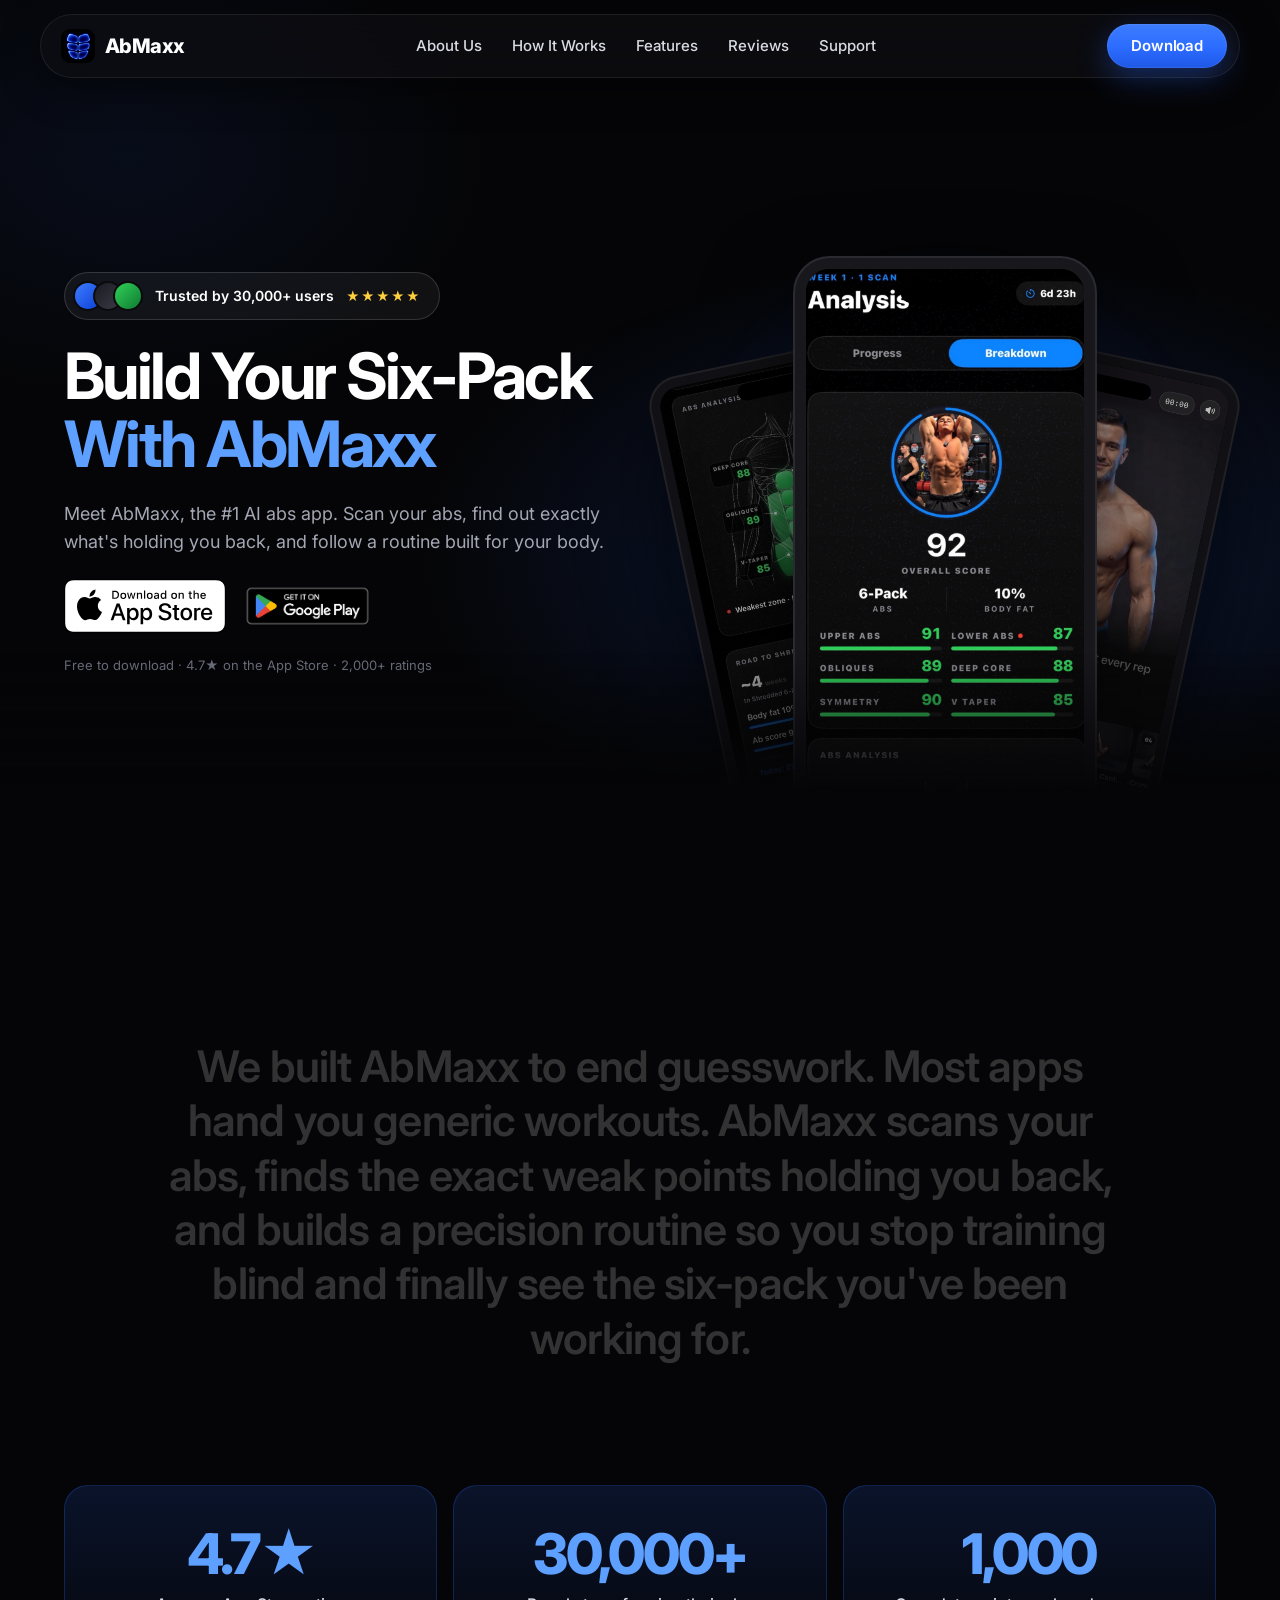
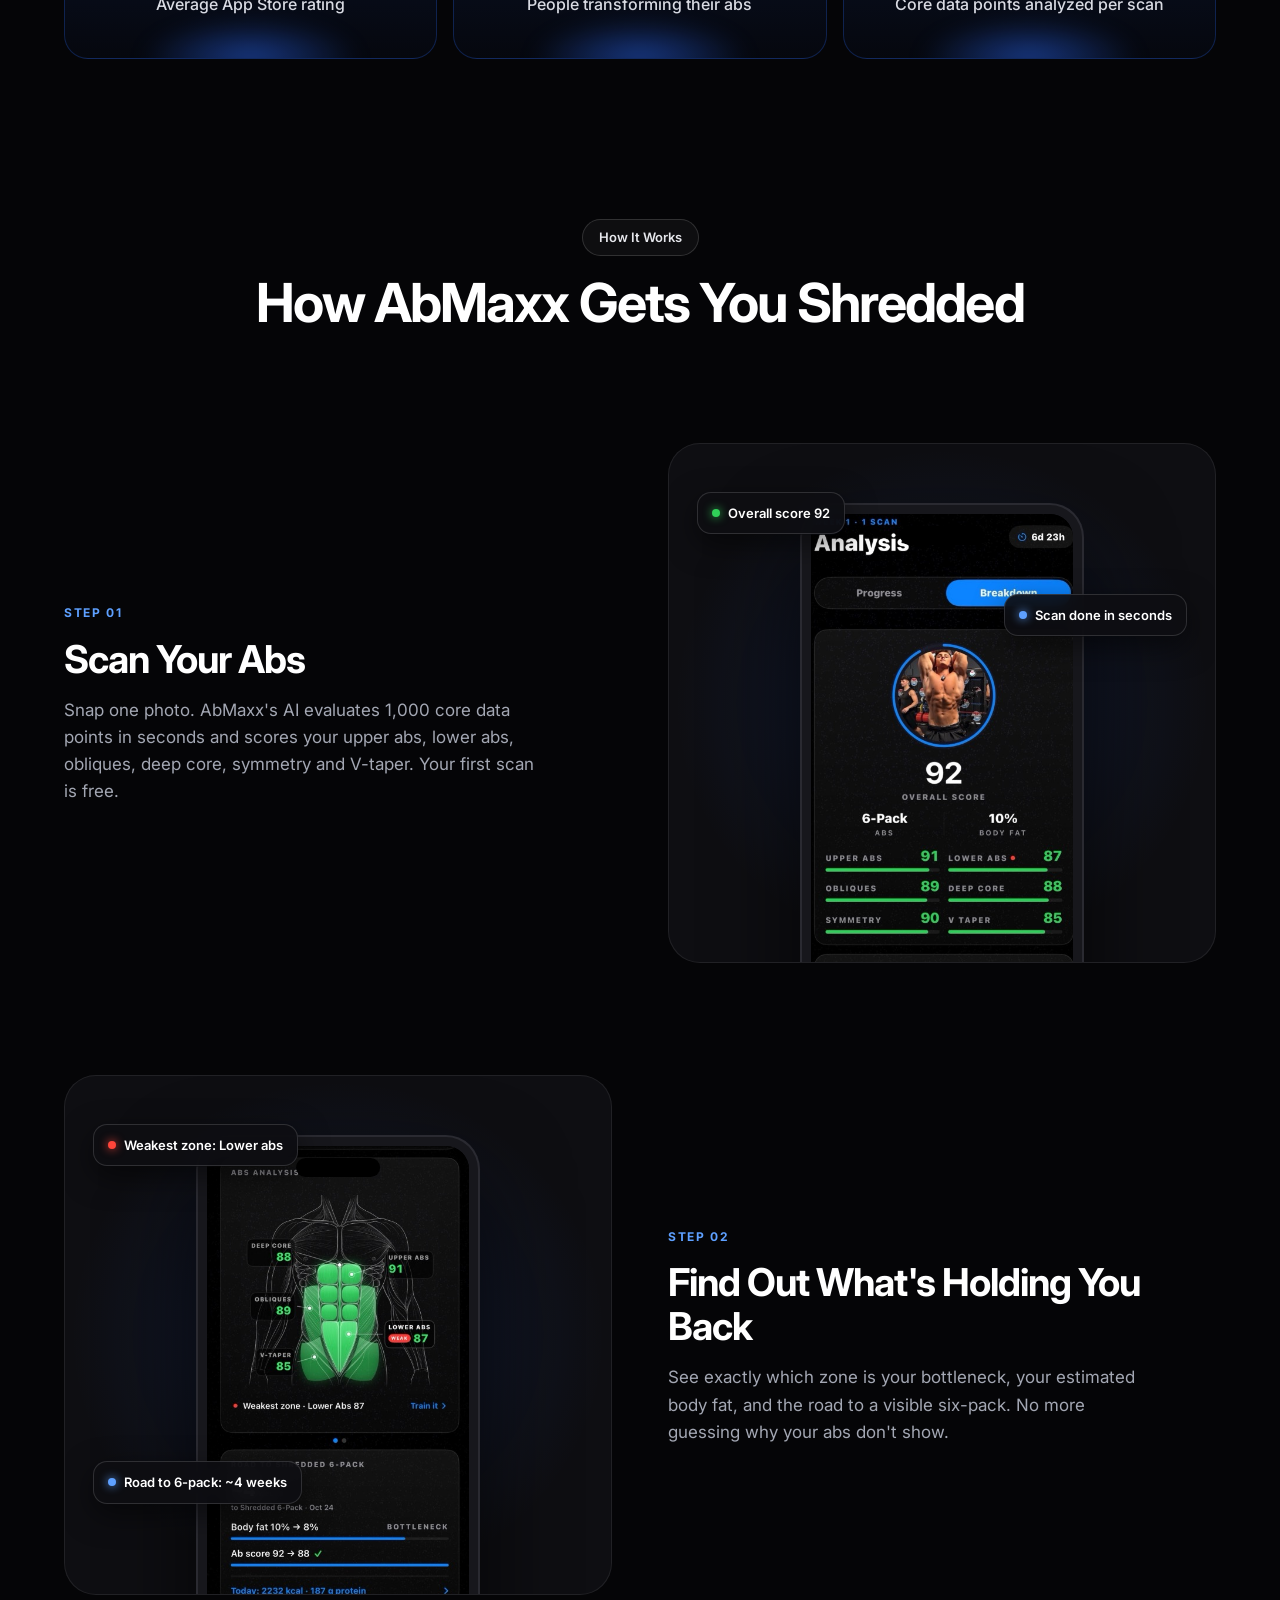
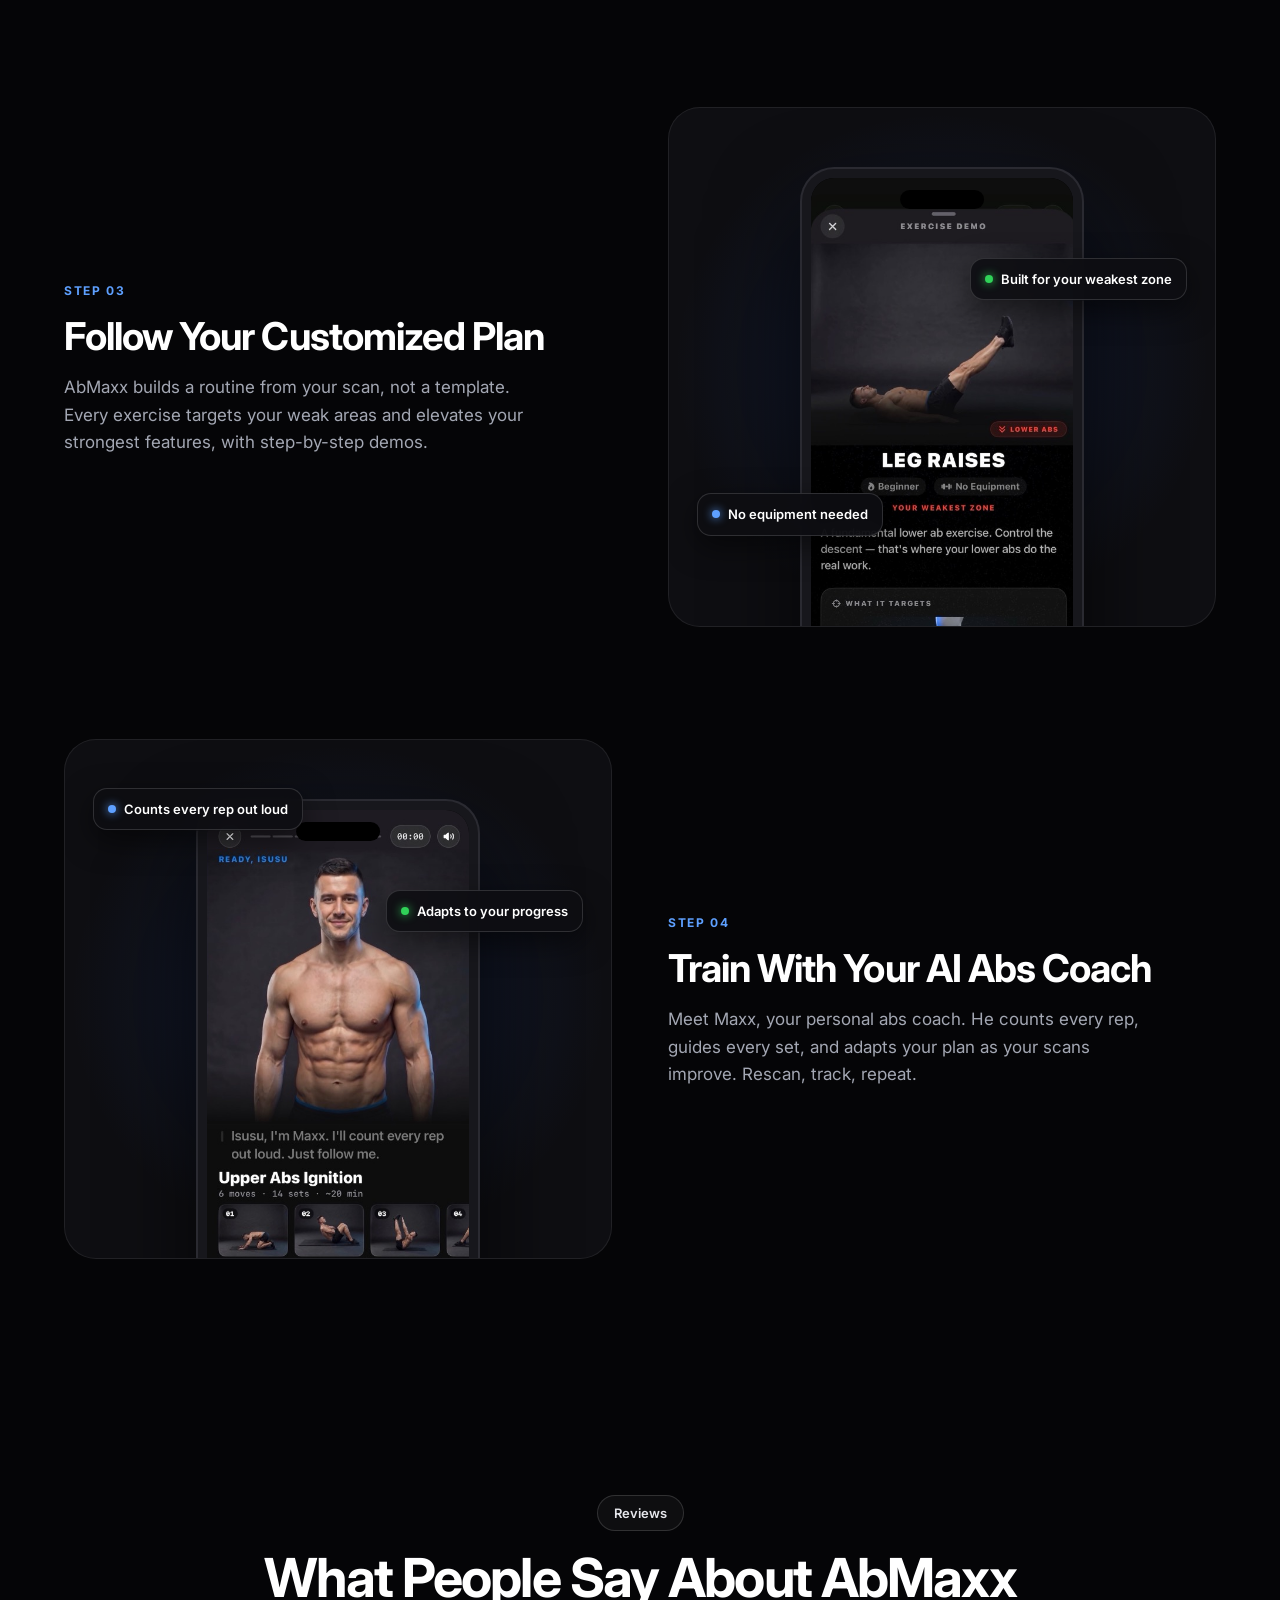
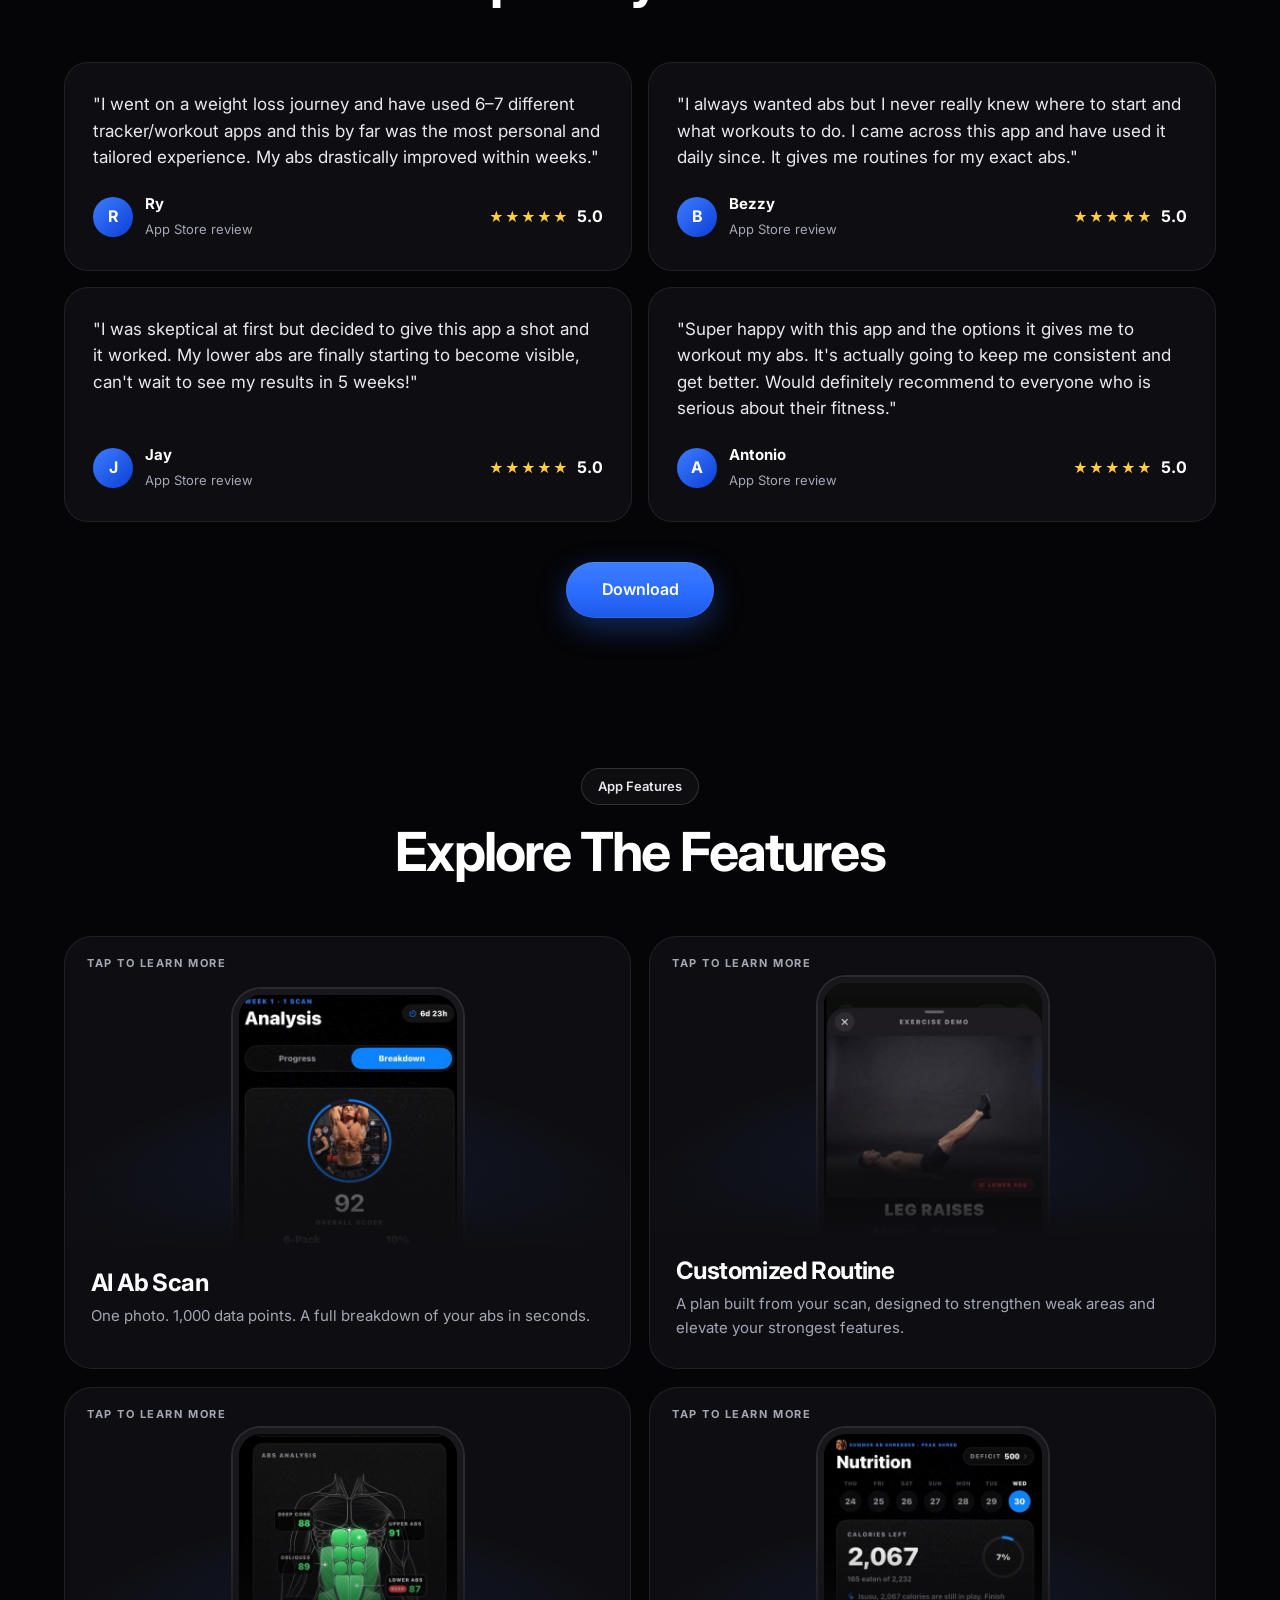
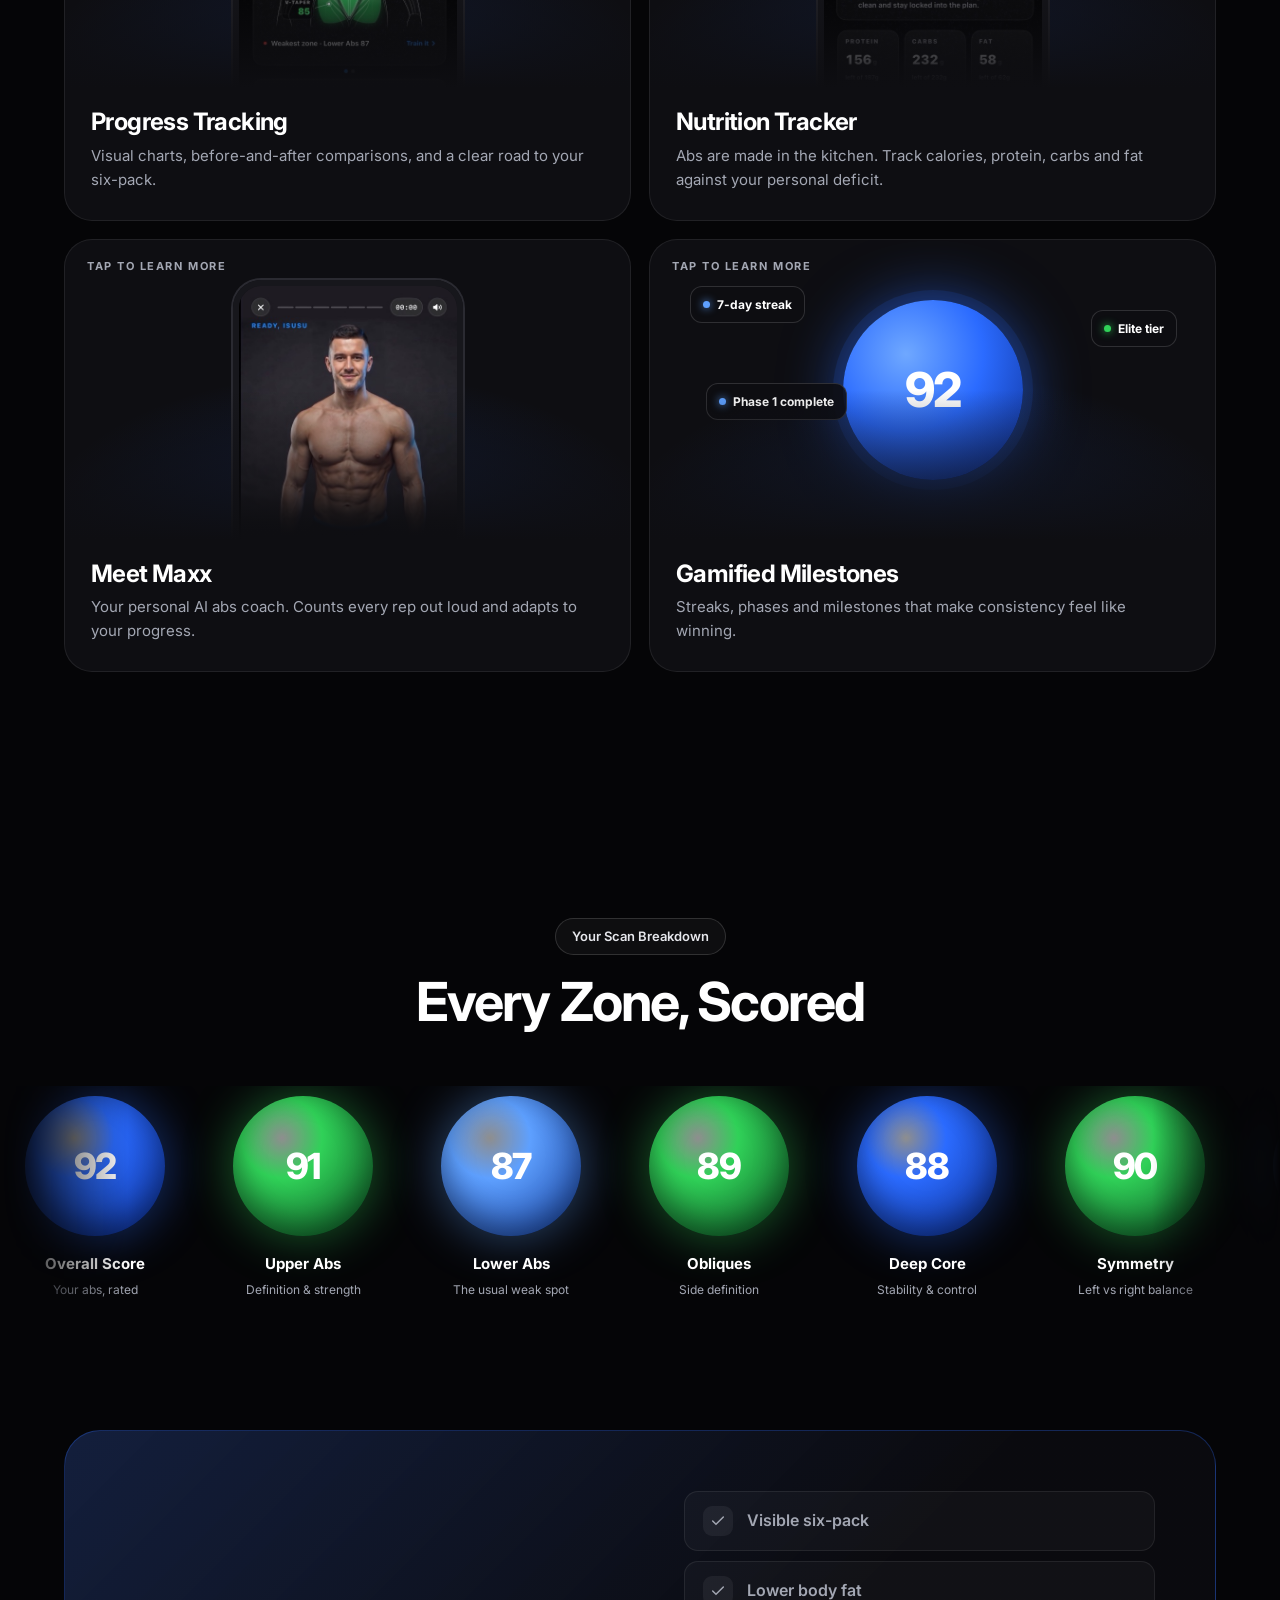
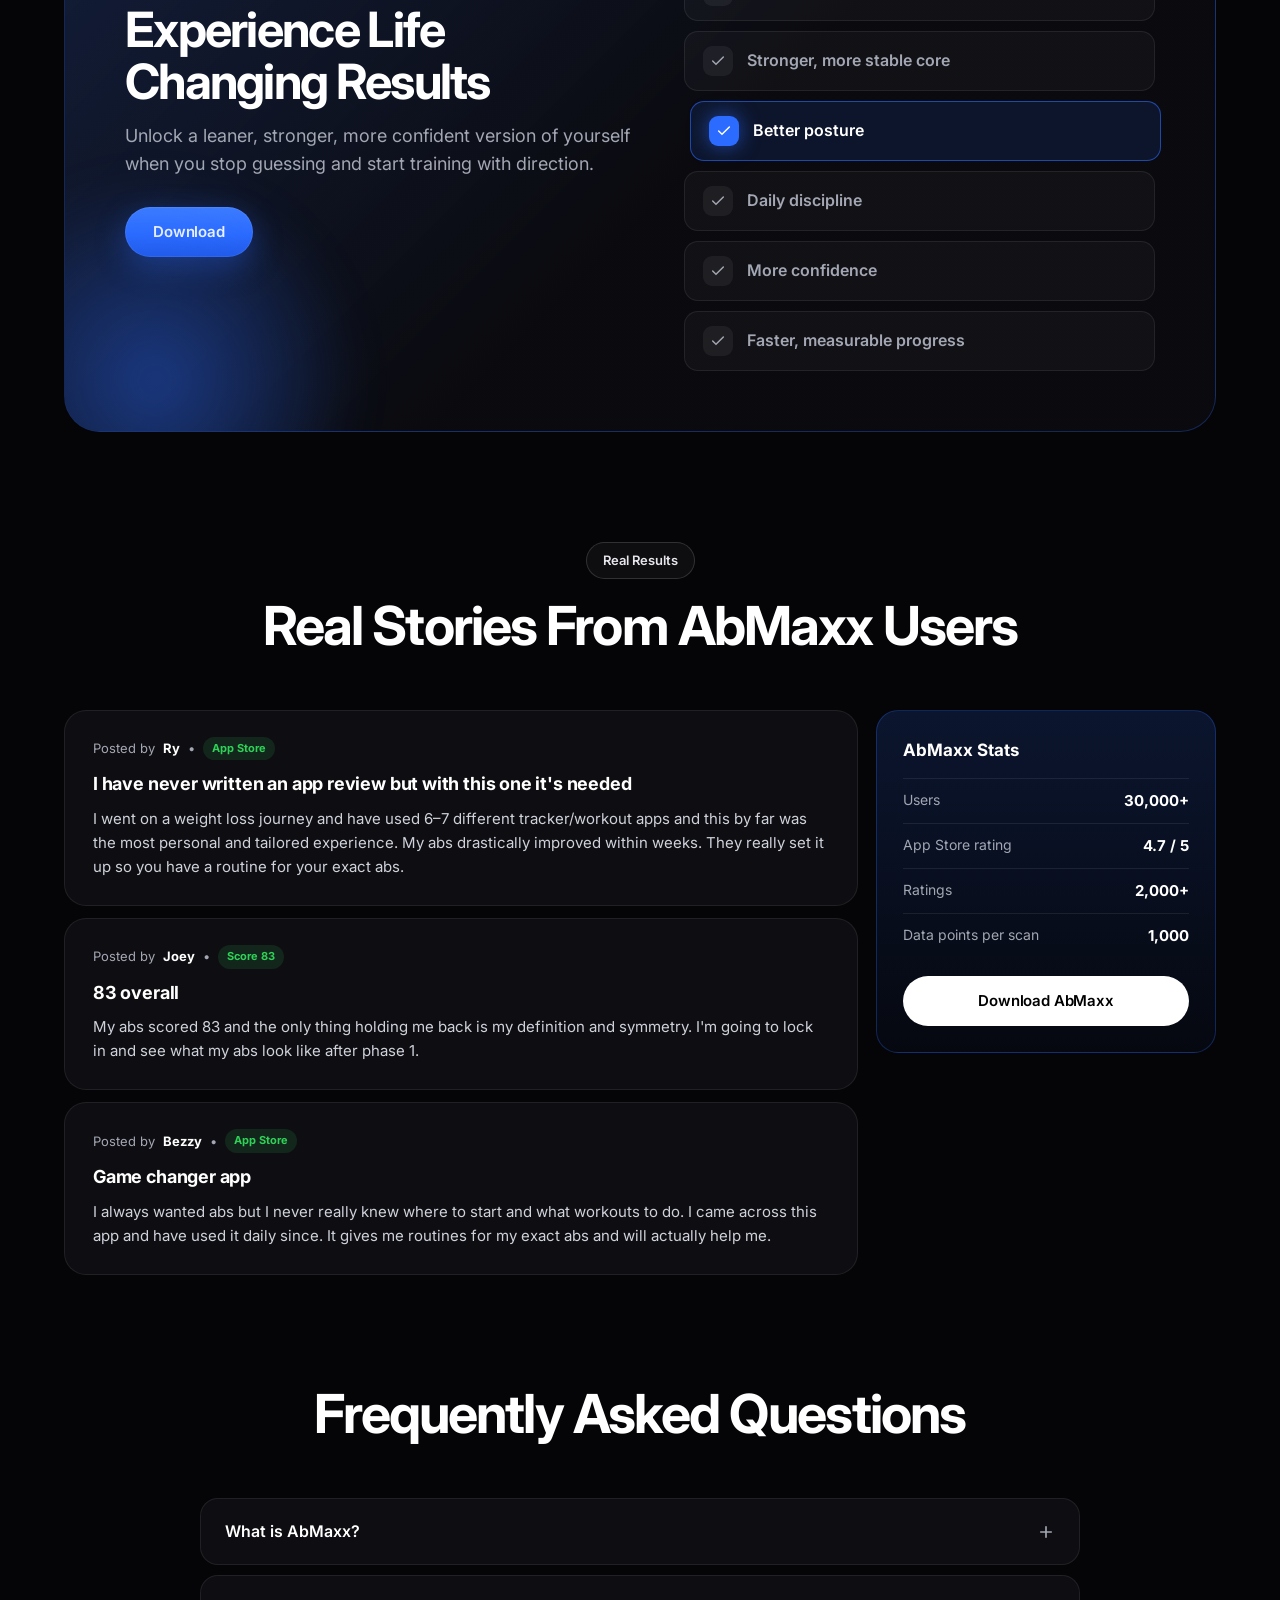
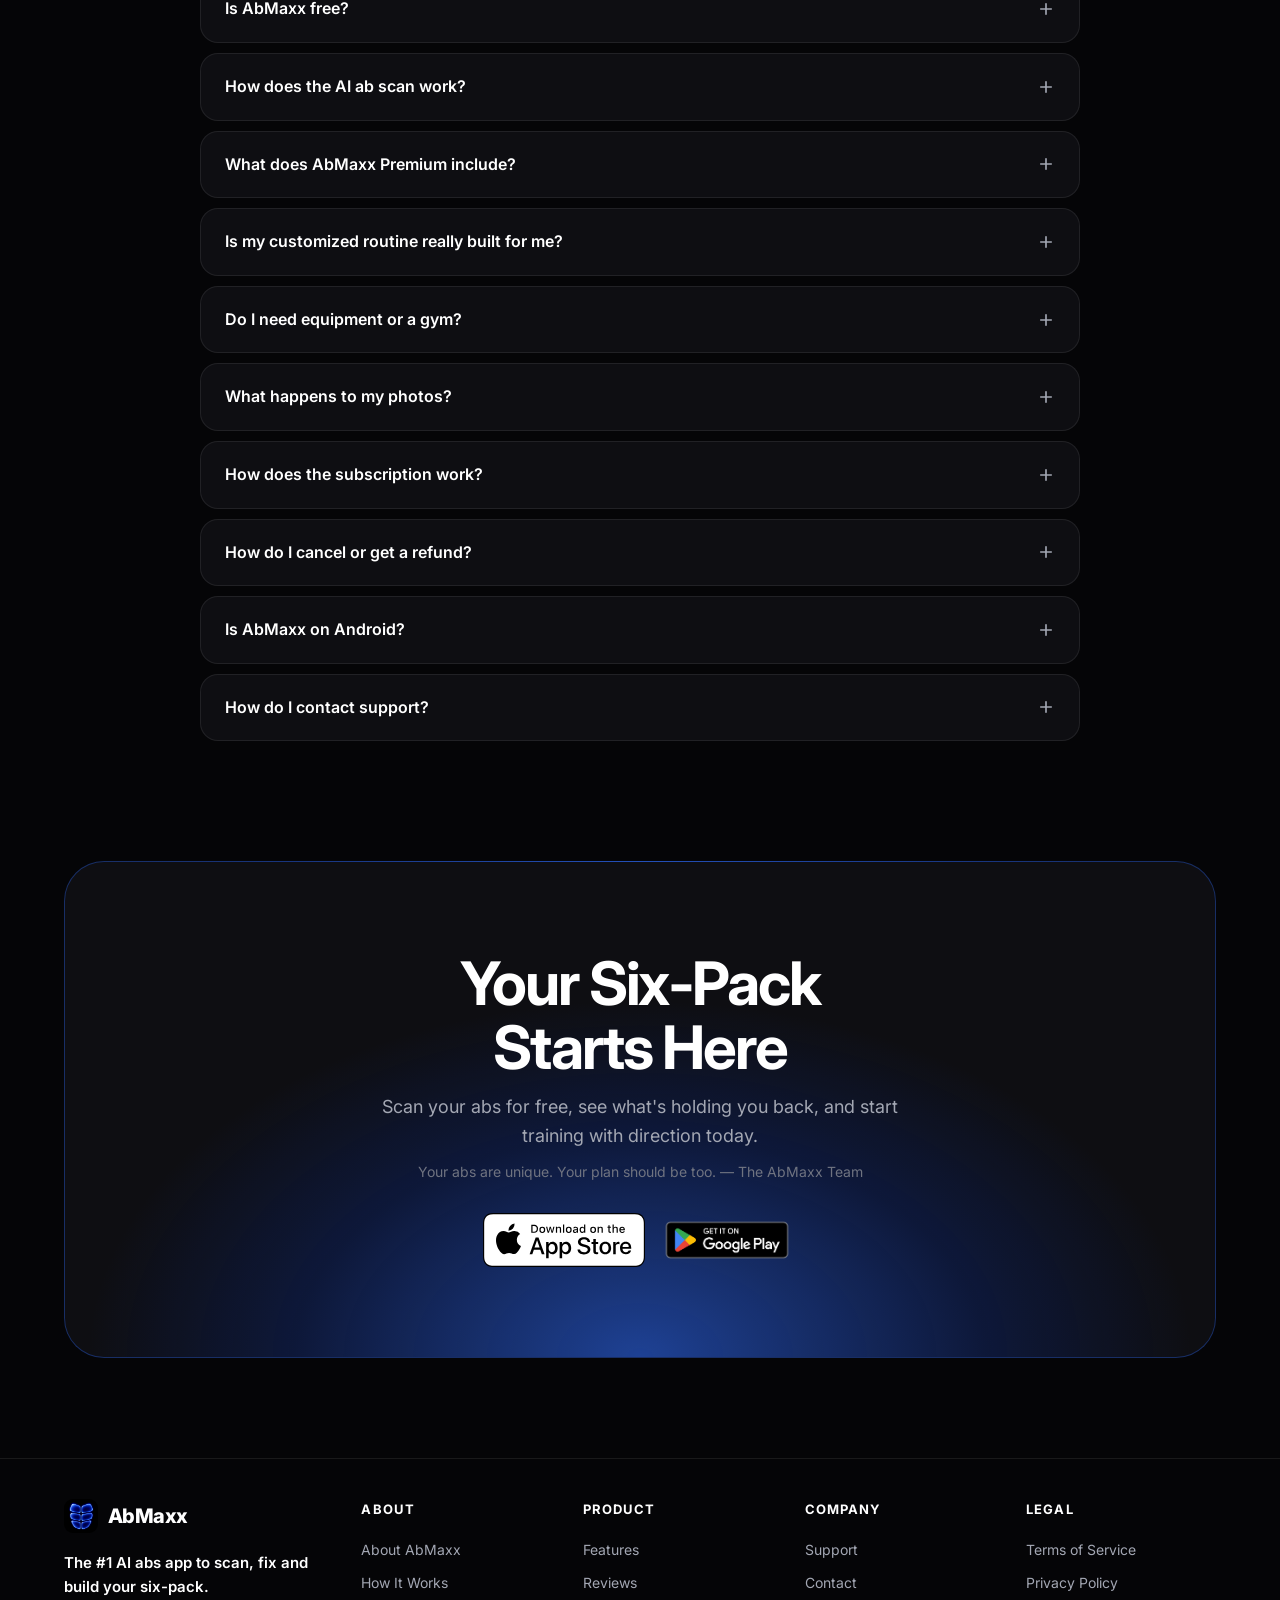
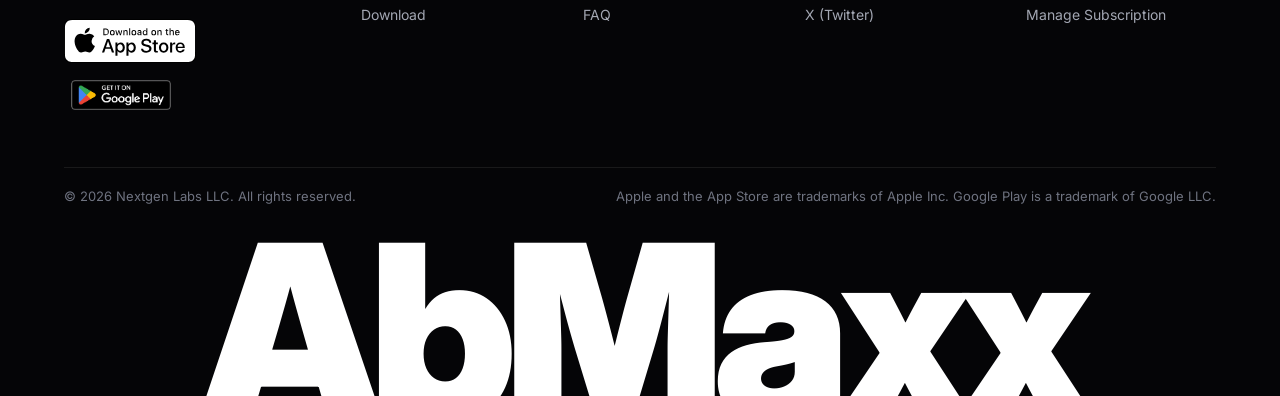
==== commit 369d24f4: "Polish pass: Inter bold headlines, tighter sizing, cleaner badges Co-Authored-By: Claude Fable 5.1 <" ====
--- a/index.html
+++ b/index.html
@@ -19,7 +19,7 @@
 <meta name="twitter:card" content="summary_large_image">
 <link rel="preconnect" href="https://fonts.googleapis.com">
 <link rel="preconnect" href="https://fonts.gstatic.com" crossorigin>
-<link href="https://fonts.googleapis.com/css2?family=Bebas+Neue&family=Inter:wght@400;500;600;700&display=swap" rel="stylesheet">
+<link href="https://fonts.googleapis.com/css2?family=Inter:wght@400;500;600;700;800;900&display=swap" rel="stylesheet">
 <link rel="stylesheet" href="/styles.css">
 <script type="application/ld+json">
 {"@context":"https://schema.org","@type":"MobileApplication","name":"AbMaxx: Become Shredded","operatingSystem":"iOS, Android","applicationCategory":"HealthApplication","author":{"@type":"Organization","name":"Nextgen Labs LLC"},"offers":{"@type":"Offer","price":"0","priceCurrency":"USD"},"aggregateRating":{"@type":"AggregateRating","ratingValue":"4.7","ratingCount":"2030"},"url":"https://abmaxxapp.com/","downloadUrl":"https://apps.apple.com/us/app/abmaxx-become-shredded/id6757769125"}
@@ -61,7 +61,7 @@
   <div class="wrap hero-grid">
     <div class="hero-copy">
       <div class="trust">
-        <span class="avatars" aria-hidden="true"><i>RD</i><i>BW</i><i>AT</i></span>
+        <span class="avatars" aria-hidden="true"><i></i><i></i><i></i></span>
         <span>Trusted by 30,000+ users</span>
         <span class="stars" aria-label="4.7 out of 5 stars">★★★★★</span>
       </div>
@@ -276,9 +276,9 @@
         <div class="visual">
           <div class="milestone-art" aria-hidden="true">
             <div class="ring">92</div>
-            <span class="tag" style="top:46px;left:40px">🔥 7-day streak</span>
-            <span class="tag" style="top:70px;right:38px">🏆 Elite</span>
-            <span class="tag" style="bottom:120px;left:56px">⚡ Phase 1 complete</span>
+            <span class="tag" style="top:46px;left:40px"><i></i>7-day streak</span>
+            <span class="tag" style="top:70px;right:38px"><i style="background:#30d158;box-shadow:0 0 8px #30d158"></i>Elite tier</span>
+            <span class="tag" style="bottom:120px;left:56px"><i></i>Phase 1 complete</span>
           </div>
         </div>
         <div class="body">
@@ -453,7 +453,7 @@
       <span>Apple and the App Store are trademarks of Apple Inc. Google Play is a trademark of Google LLC.</span>
     </div>
   </div>
-  <div class="wordmark" aria-hidden="true">ABMAXX</div>
+  <div class="wordmark" aria-hidden="true">AbMaxx</div>
 </footer>
 
 <div class="iab" id="iab" role="status">
--- a/styles.css
+++ b/styles.css
@@ -17,7 +17,7 @@
   --radius: 24px;
   --nav-h: 64px;
   --max: 1200px;
-  --font-display: "Bebas Neue", "Oswald", Impact, "Arial Narrow", sans-serif;
+  --font-display: "Inter", -apple-system, BlinkMacSystemFont, "Segoe UI", Roboto, Helvetica, Arial, sans-serif;
   --font-body: "Inter", -apple-system, BlinkMacSystemFont, "Segoe UI", Roboto, Helvetica, Arial, sans-serif;
   color-scheme: dark;
 }
@@ -44,20 +44,18 @@
 /* Typography */
 h1, h2, h3, .display {
   font-family: var(--font-display);
-  font-weight: 400;
-  letter-spacing: 0.012em;
-  line-height: 0.96;
-  text-transform: uppercase;
-}
-h1 { font-size: clamp(56px, 7vw, 96px); }
-h2 { font-size: clamp(44px, 5.6vw, 76px); }
-h3 { font-size: clamp(28px, 3vw, 40px); line-height: 1; }
+  font-weight: 700;
+  letter-spacing: -0.035em;
+  line-height: 1.06;
+}
+h1 { font-size: clamp(42px, 5vw, 66px); letter-spacing: -0.04em; }
+h2 { font-size: clamp(34px, 4.2vw, 54px); }
+h3 { font-size: clamp(24px, 2.4vw, 32px); line-height: 1.15; letter-spacing: -0.025em; }
 .eyebrow {
   display: inline-flex; align-items: center; gap: 8px;
   padding: 7px 16px; border-radius: 999px;
-  background: rgba(43, 107, 255, 0.1); border: 1px solid rgba(43, 107, 255, 0.35);
-  color: var(--blue-soft); font-size: 12px; font-weight: 600;
-  letter-spacing: 0.12em; text-transform: uppercase;
+  background: rgba(255, 255, 255, 0.04); border: 1px solid var(--line-2);
+  color: #e6e7ec; font-size: 13px; font-weight: 600; letter-spacing: 0;
 }
 .lead { color: var(--muted); font-size: 18px; max-width: 560px; }
 .center { text-align: center; }
@@ -107,7 +105,7 @@
 .nav.scrolled { background: rgba(10, 10, 13, 0.9); border-color: var(--line-2); }
 .brand { display: inline-flex; align-items: center; gap: 10px; }
 .brand img { width: 34px; height: 34px; border-radius: 9px; }
-.brand span { font-family: var(--font-display); font-size: 26px; letter-spacing: 0.04em; line-height: 1; padding-top: 3px; }
+.brand span { font-family: var(--font-display); font-weight: 800; font-size: 20px; letter-spacing: -0.03em; line-height: 1; }
 .nav-links { display: flex; align-items: center; gap: 30px; }
 .nav-links a { color: #d9dbe3; font-weight: 500; font-size: 15px; transition: color 0.15s; }
 .nav-links a:hover { color: #fff; }
@@ -147,17 +145,16 @@
 }
 .trust .avatars { display: flex; }
 .trust .avatars i {
-  width: 32px; height: 32px; border-radius: 50%; border: 2px solid #0b0b0e; margin-left: -10px;
-  background: linear-gradient(135deg, #3d7dff, #0b3fd6); display: grid; place-items: center;
-  font-style: normal; font-size: 11px; font-weight: 700;
+  width: 30px; height: 30px; border-radius: 50%; border: 2px solid #0b0b0e; margin-left: -10px;
+  background: linear-gradient(135deg, #3d7dff, #0b3fd6);
 }
 .trust .avatars i:first-child { margin-left: 0; }
 .trust .avatars i:nth-child(2) { background: linear-gradient(135deg, #1b1b22, #3a3a46); }
 .trust .avatars i:nth-child(3) { background: linear-gradient(135deg, #30d158, #0f7a32); }
 .trust .stars { color: #ffcf3f; letter-spacing: 1px; font-size: 13px; }
 .hero h1 { max-width: 640px; }
-.hero h1 em { font-style: normal; color: var(--blue-soft); text-shadow: 0 0 40px rgba(43, 107, 255, 0.55); }
-.hero .lead { font-size: 19px; }
+.hero h1 em { font-style: normal; color: var(--blue-soft); }
+.hero .lead { font-size: 18px; }
 .hero-note { color: var(--muted-2); font-size: 13px; }
 
 /* Phones */
@@ -217,7 +214,7 @@
   background: linear-gradient(180deg, rgba(43, 107, 255, 0.14), rgba(43, 107, 255, 0.03)); border: 1px solid rgba(43, 107, 255, 0.25);
 }
 .stat::after { content: ""; position: absolute; inset: auto 20% -40px; height: 80px; background: radial-gradient(ellipse, rgba(43, 107, 255, 0.5), transparent 70%); filter: blur(10px); }
-.stat b { display: block; font-family: var(--font-display); font-size: clamp(48px, 5.5vw, 72px); line-height: 1; color: var(--blue-soft); letter-spacing: 0.01em; }
+.stat b { display: block; font-family: var(--font-display); font-weight: 800; font-size: clamp(40px, 4.4vw, 56px); line-height: 1; color: var(--blue-soft); letter-spacing: -0.04em; }
 .stat span { display: block; margin-top: 10px; color: #d9dbe3; font-weight: 500; }
 
 /* How it works */
@@ -237,9 +234,9 @@
 .chip .dot { width: 8px; height: 8px; border-radius: 50%; background: var(--green); box-shadow: 0 0 10px var(--green); }
 .chip--a { top: 48px; left: 28px; } .chip--b { top: 150px; right: 28px; } .chip--c { bottom: 90px; left: 28px; }
 .chip--blue .dot { background: var(--blue-soft); box-shadow: 0 0 10px var(--blue-soft); }
-.step-copy h3 { font-size: clamp(36px, 3.6vw, 52px); margin-bottom: 16px; }
+.step-copy h3 { font-size: clamp(28px, 3vw, 40px); margin-bottom: 16px; }
 .step-copy p { color: var(--muted); font-size: 17px; max-width: 480px; }
-.step-copy .num { display: inline-block; font-family: var(--font-display); font-size: 18px; letter-spacing: 0.1em; color: var(--blue-soft); margin-bottom: 14px; }
+.step-copy .num { display: inline-block; font-size: 12px; font-weight: 700; letter-spacing: 0.14em; color: var(--blue-soft); margin-bottom: 14px; }
 
 /* Reviews */
 .reviews { padding: 80px 0 110px; }
@@ -272,7 +269,7 @@
 .feature .visual img { position: absolute; left: 50%; top: 40px; transform: translateX(-50%); width: 230px; border-radius: 28px 28px 0 0; border: 6px solid #17171c; border-bottom: 0; box-shadow: 0 0 0 2px #2a2a31; }
 .feature .visual::after { content: ""; position: absolute; inset: 0; background: linear-gradient(180deg, transparent 50%, var(--panel) 100%); }
 .feature .body { padding: 20px 26px 28px; }
-.feature .body h3 { font-size: 30px; margin-bottom: 8px; }
+.feature .body h3 { font-size: 24px; margin-bottom: 8px; }
 .feature .body p { color: var(--muted); font-size: 15px; }
 .feature .more { display: grid; grid-template-rows: 0fr; transition: grid-template-rows 0.3s ease; }
 .feature .more > div { overflow: hidden; }
@@ -284,9 +281,10 @@
   width: 180px; height: 180px; border-radius: 50%; display: grid; place-items: center;
   background: radial-gradient(circle at 35% 30%, #6fa8ff, #2b6bff 45%, #0b2a8a 100%);
   box-shadow: 0 0 60px rgba(43, 107, 255, 0.6), 0 0 0 10px rgba(43, 107, 255, 0.12);
-  font-family: var(--font-display); font-size: 54px; line-height: 1; padding-top: 4px;
-}
-.milestone-art .tag { position: absolute; padding: 8px 12px; border-radius: 12px; background: rgba(14, 14, 18, 0.9); border: 1px solid var(--line-2); font-size: 12px; font-weight: 700; }
+  font-family: var(--font-display); font-weight: 800; font-size: 48px; letter-spacing: -0.04em; line-height: 1;
+}
+.milestone-art .tag { position: absolute; display: flex; align-items: center; gap: 7px; padding: 8px 12px; border-radius: 12px; background: rgba(14, 14, 18, 0.9); border: 1px solid var(--line-2); font-size: 12px; font-weight: 700; }
+.milestone-art .tag i { width: 7px; height: 7px; border-radius: 50%; background: var(--blue-soft); box-shadow: 0 0 8px var(--blue-soft); }
 
 /* Marquee (scan metrics) */
 .metrics { padding: 40px 0 110px; overflow: hidden; }
@@ -299,7 +297,7 @@
   width: 140px; height: 140px; margin: 0 auto 16px; border-radius: 50%; display: grid; place-items: center;
   background: radial-gradient(circle at 35% 30%, rgba(255, 255, 255, 0.55), var(--c1) 30%, var(--c2) 100%);
   box-shadow: 0 0 50px color-mix(in srgb, var(--c1) 45%, transparent), inset 0 -10px 30px rgba(0, 0, 0, 0.4);
-  font-family: var(--font-display); font-size: 44px; line-height: 1; padding-top: 4px;
+  font-family: var(--font-display); font-weight: 800; font-size: 36px; letter-spacing: -0.04em; line-height: 1;
 }
 .orb b { display: block; font-size: 15px; }
 .orb small { color: var(--muted); font-size: 12px; }
@@ -313,7 +311,7 @@
   position: relative; overflow: hidden;
 }
 .benefits-card::before { content: ""; position: absolute; left: -120px; bottom: -160px; width: 420px; height: 420px; background: radial-gradient(circle, rgba(43, 107, 255, 0.45), transparent 70%); filter: blur(20px); }
-.benefits-card h2 { font-size: clamp(44px, 5vw, 68px); margin-bottom: 14px; }
+.benefits-card h2 { font-size: clamp(34px, 3.8vw, 50px); margin-bottom: 14px; }
 .benefits-card .lead { margin-bottom: 28px; }
 .benefit-list { display: flex; flex-direction: column; gap: 10px; }
 .benefit {
@@ -360,7 +358,7 @@
   background: radial-gradient(60% 90% at 50% 100%, rgba(43, 107, 255, 0.55), rgba(11, 63, 214, 0.2) 50%, transparent 80%), var(--panel);
   border: 1px solid rgba(43, 107, 255, 0.35);
 }
-.final-card h2 { font-size: clamp(56px, 7vw, 96px); margin-bottom: 14px; }
+.final-card h2 { font-size: clamp(38px, 4.8vw, 60px); margin-bottom: 14px; }
 .final-card .lead { margin: 0 auto 10px; }
 .final-card .sig { color: var(--muted-2); font-size: 14px; margin-bottom: 30px; }
 .final-card .stores { justify-content: center; }
@@ -375,7 +373,7 @@
 .foot-col a { display: block; color: var(--muted); font-size: 14px; padding: 5px 0; transition: color 0.15s; }
 .foot-col a:hover { color: #fff; }
 .foot-bottom { display: flex; justify-content: space-between; gap: 16px; padding: 18px 0; border-top: 1px solid var(--line); color: var(--muted-2); font-size: 13px; flex-wrap: wrap; }
-.wordmark { font-family: var(--font-display); font-size: clamp(100px, 23vw, 360px); line-height: 0.78; letter-spacing: 0.02em; text-align: center; color: #fff; margin: 10px 0 -0.14em; user-select: none; }
+.wordmark { font-family: var(--font-display); font-weight: 900; font-size: clamp(80px, 18.5vw, 280px); line-height: 0.8; letter-spacing: -0.05em; text-align: center; color: #fff; margin: 10px 0 -0.12em; user-select: none; }
 
 /* Reveal */
 .reveal { opacity: 0; transform: translateY(22px); transition: opacity 0.7s ease, transform 0.7s ease; }
@@ -389,12 +387,12 @@
 
 /* Support page */
 .support-hero { padding: calc(var(--nav-h) + 110px) 0 120px; min-height: 80vh; text-align: center; }
-.support-hero h1 { font-size: clamp(60px, 8vw, 110px); }
+.support-hero h1 { font-size: clamp(44px, 6vw, 72px); }
 .support-hero .lead { margin: 18px auto 36px; }
 .support-actions { display: flex; flex-wrap: wrap; justify-content: center; gap: 12px; }
 .support-cards { display: grid; grid-template-columns: repeat(3, 1fr); gap: 14px; margin-top: 56px; text-align: left; }
 .support-card { padding: 26px; border-radius: 22px; background: var(--panel); border: 1px solid var(--line); }
-.support-card h3 { font-size: 26px; margin-bottom: 8px; }
+.support-card h3 { font-size: 22px; margin-bottom: 8px; }
 .support-card p { color: var(--muted); font-size: 14px; margin-bottom: 14px; }
 .support-card a.link { color: var(--blue-soft); font-weight: 600; font-size: 14px; display: block; padding: 3px 0; }
 
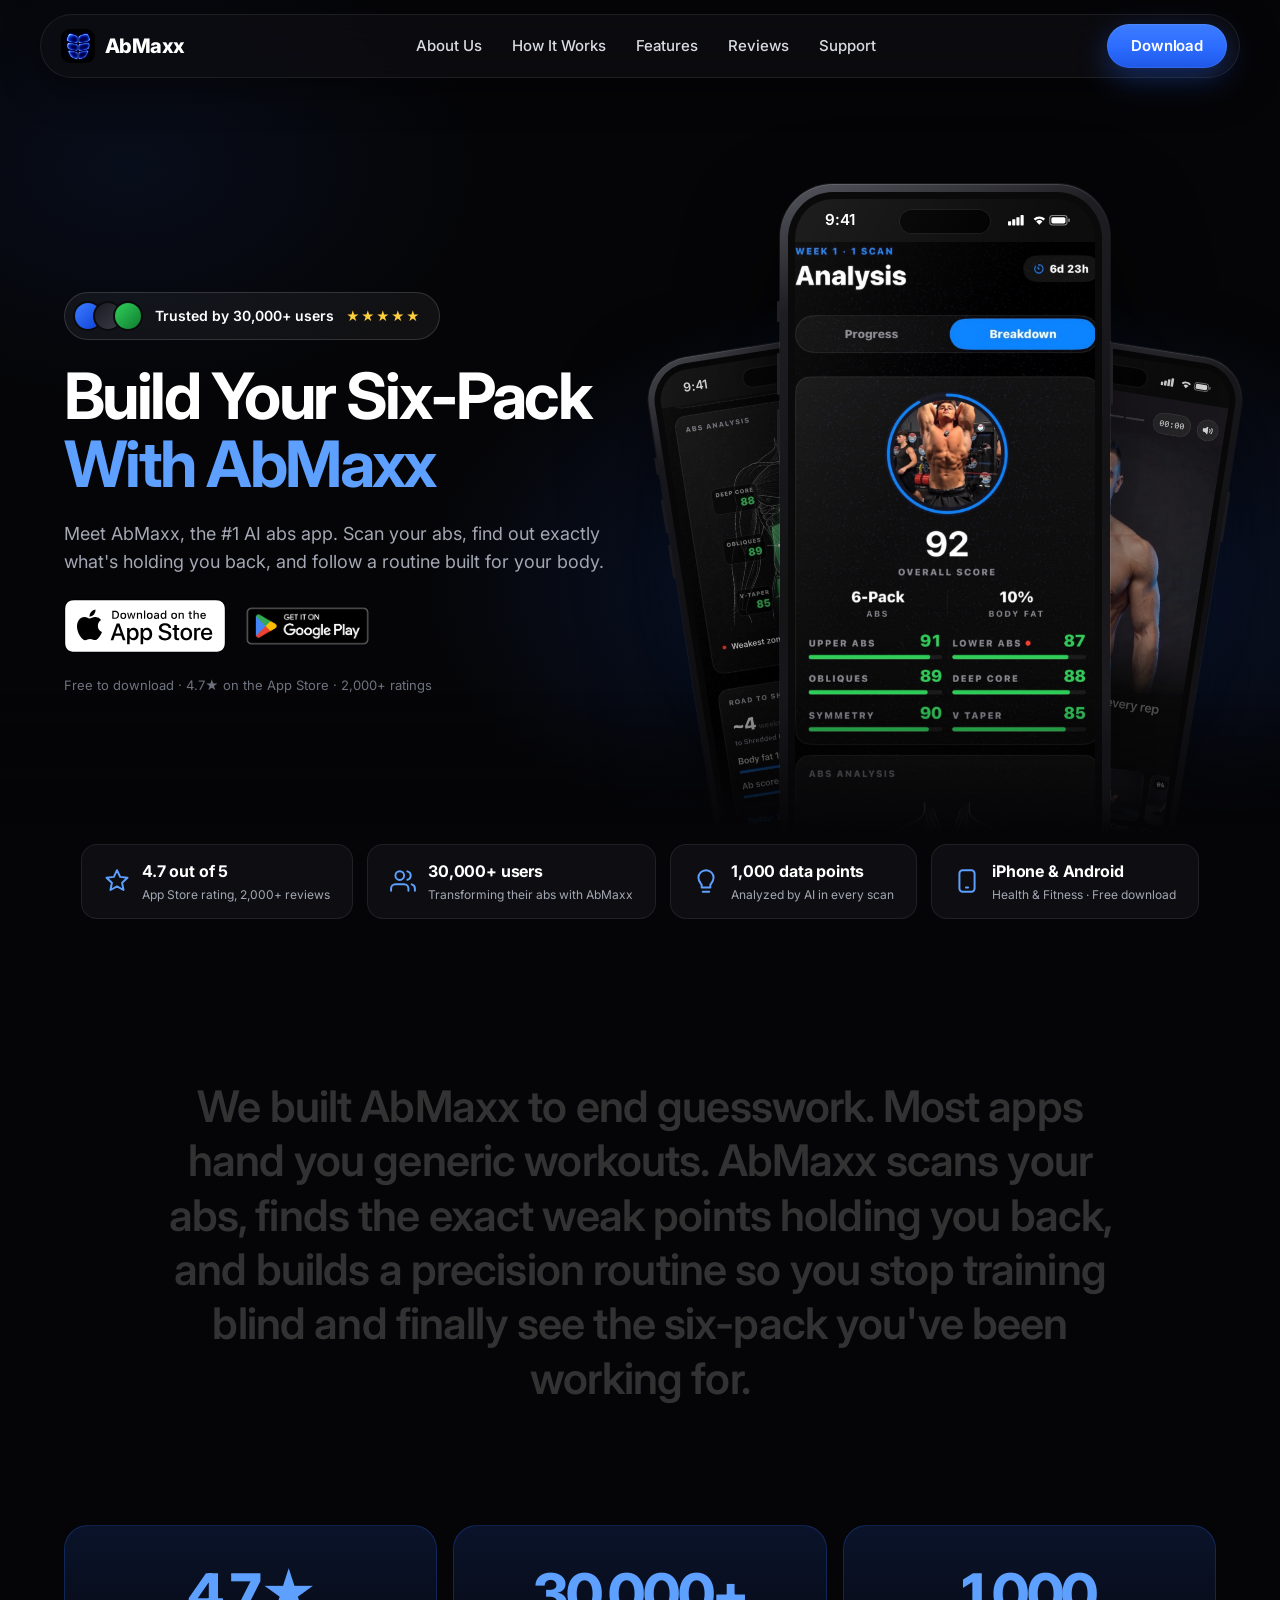
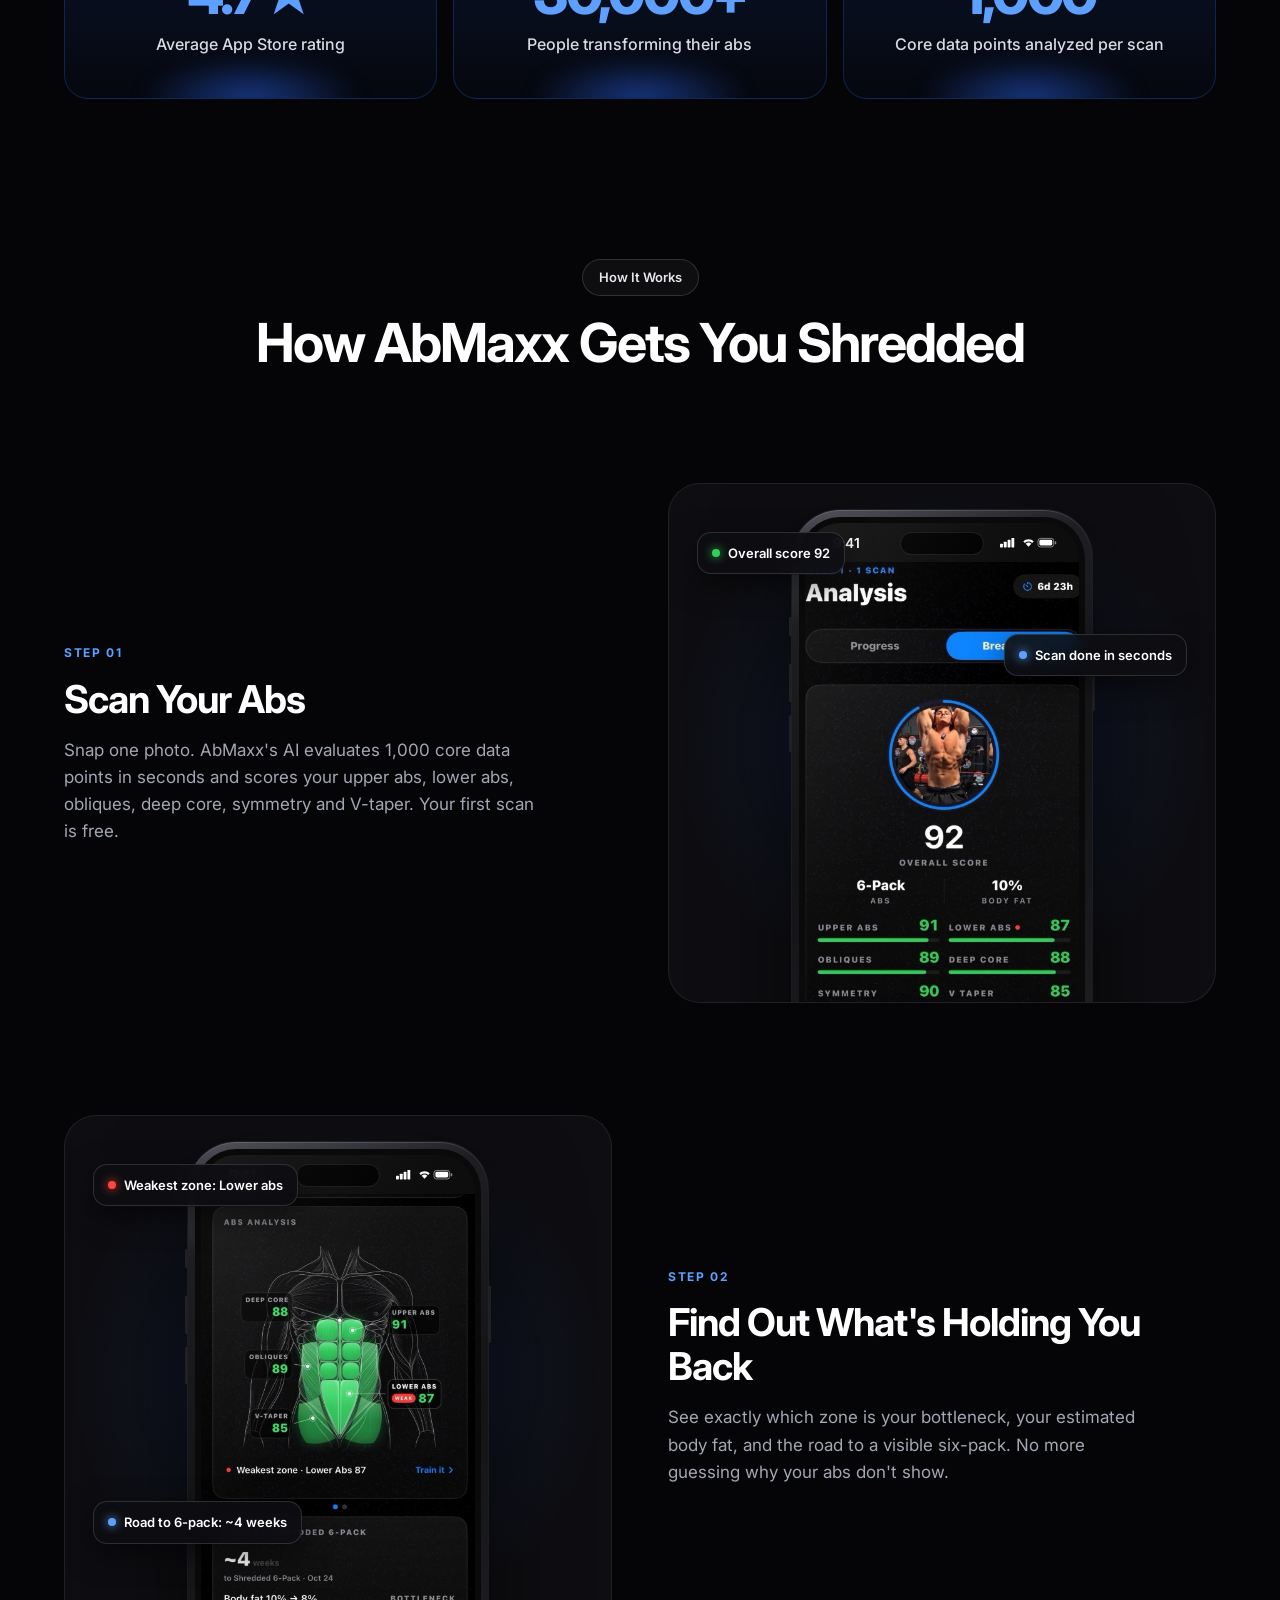
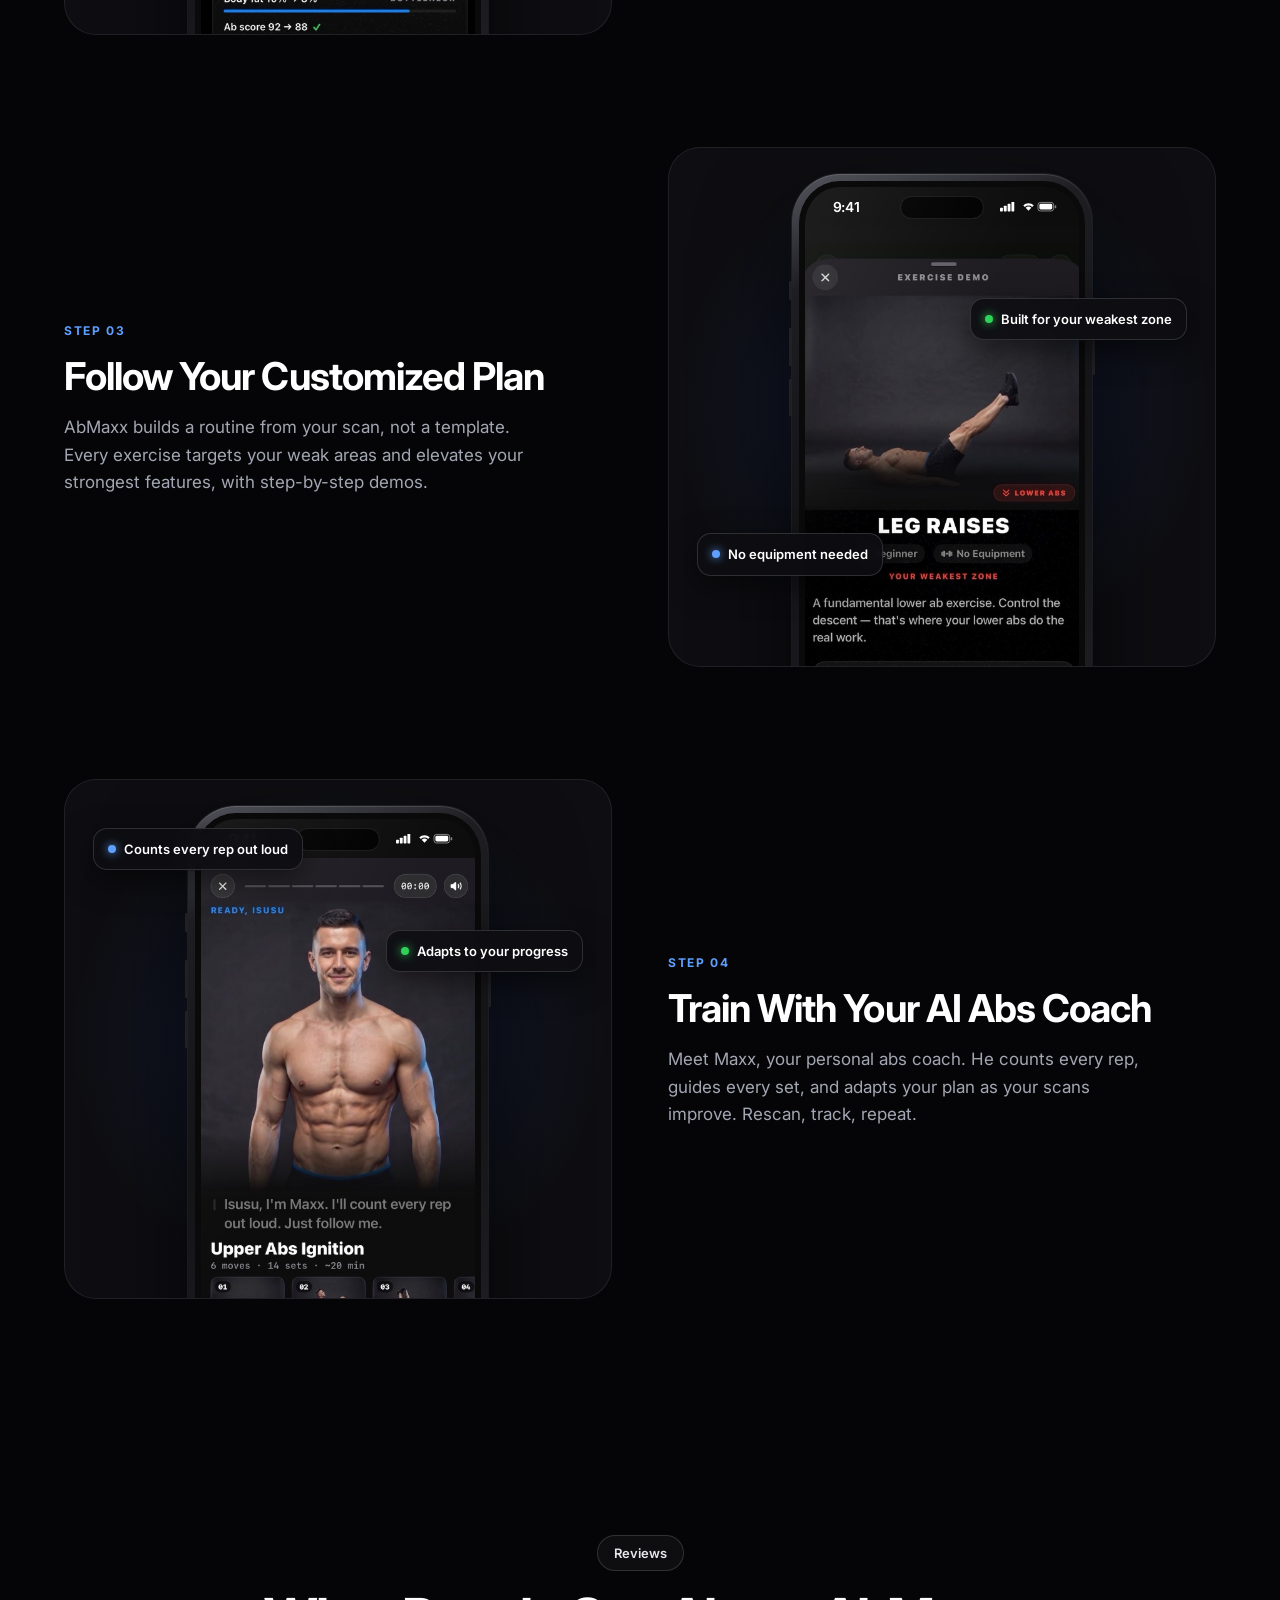
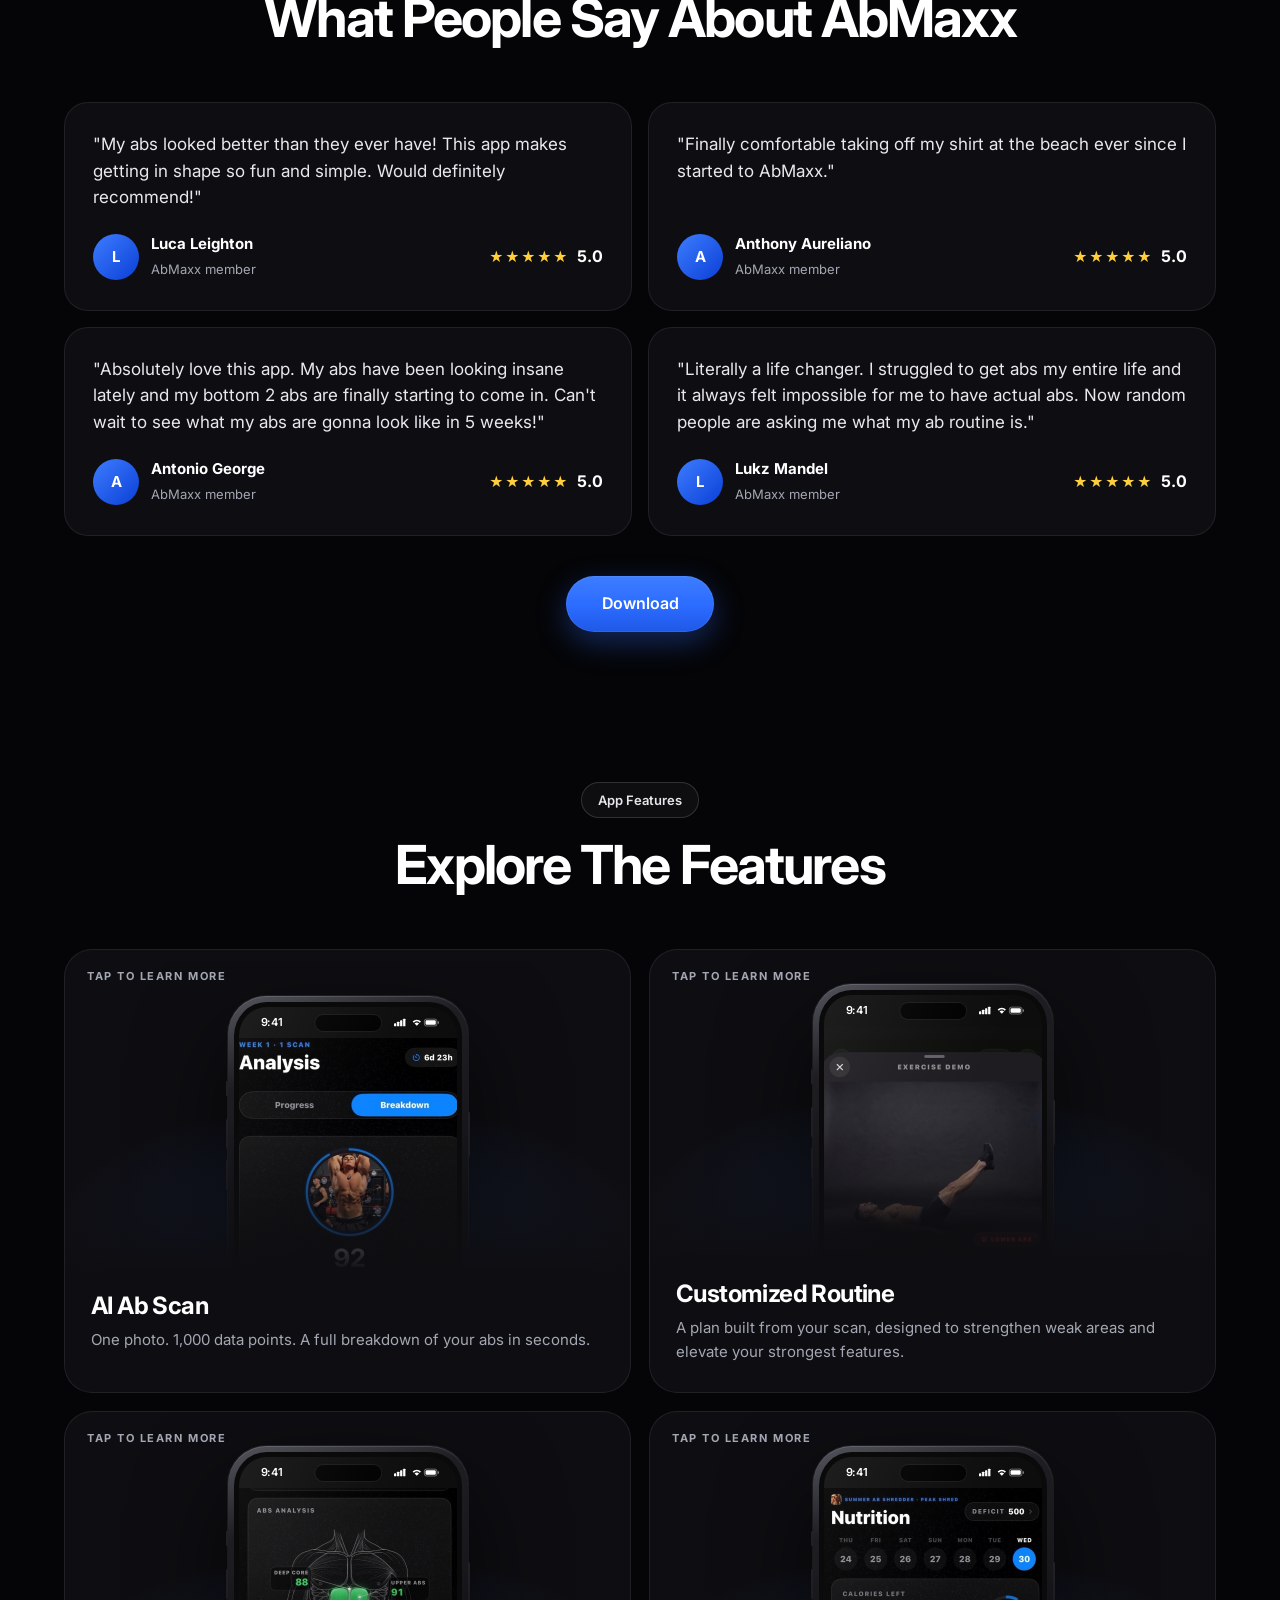
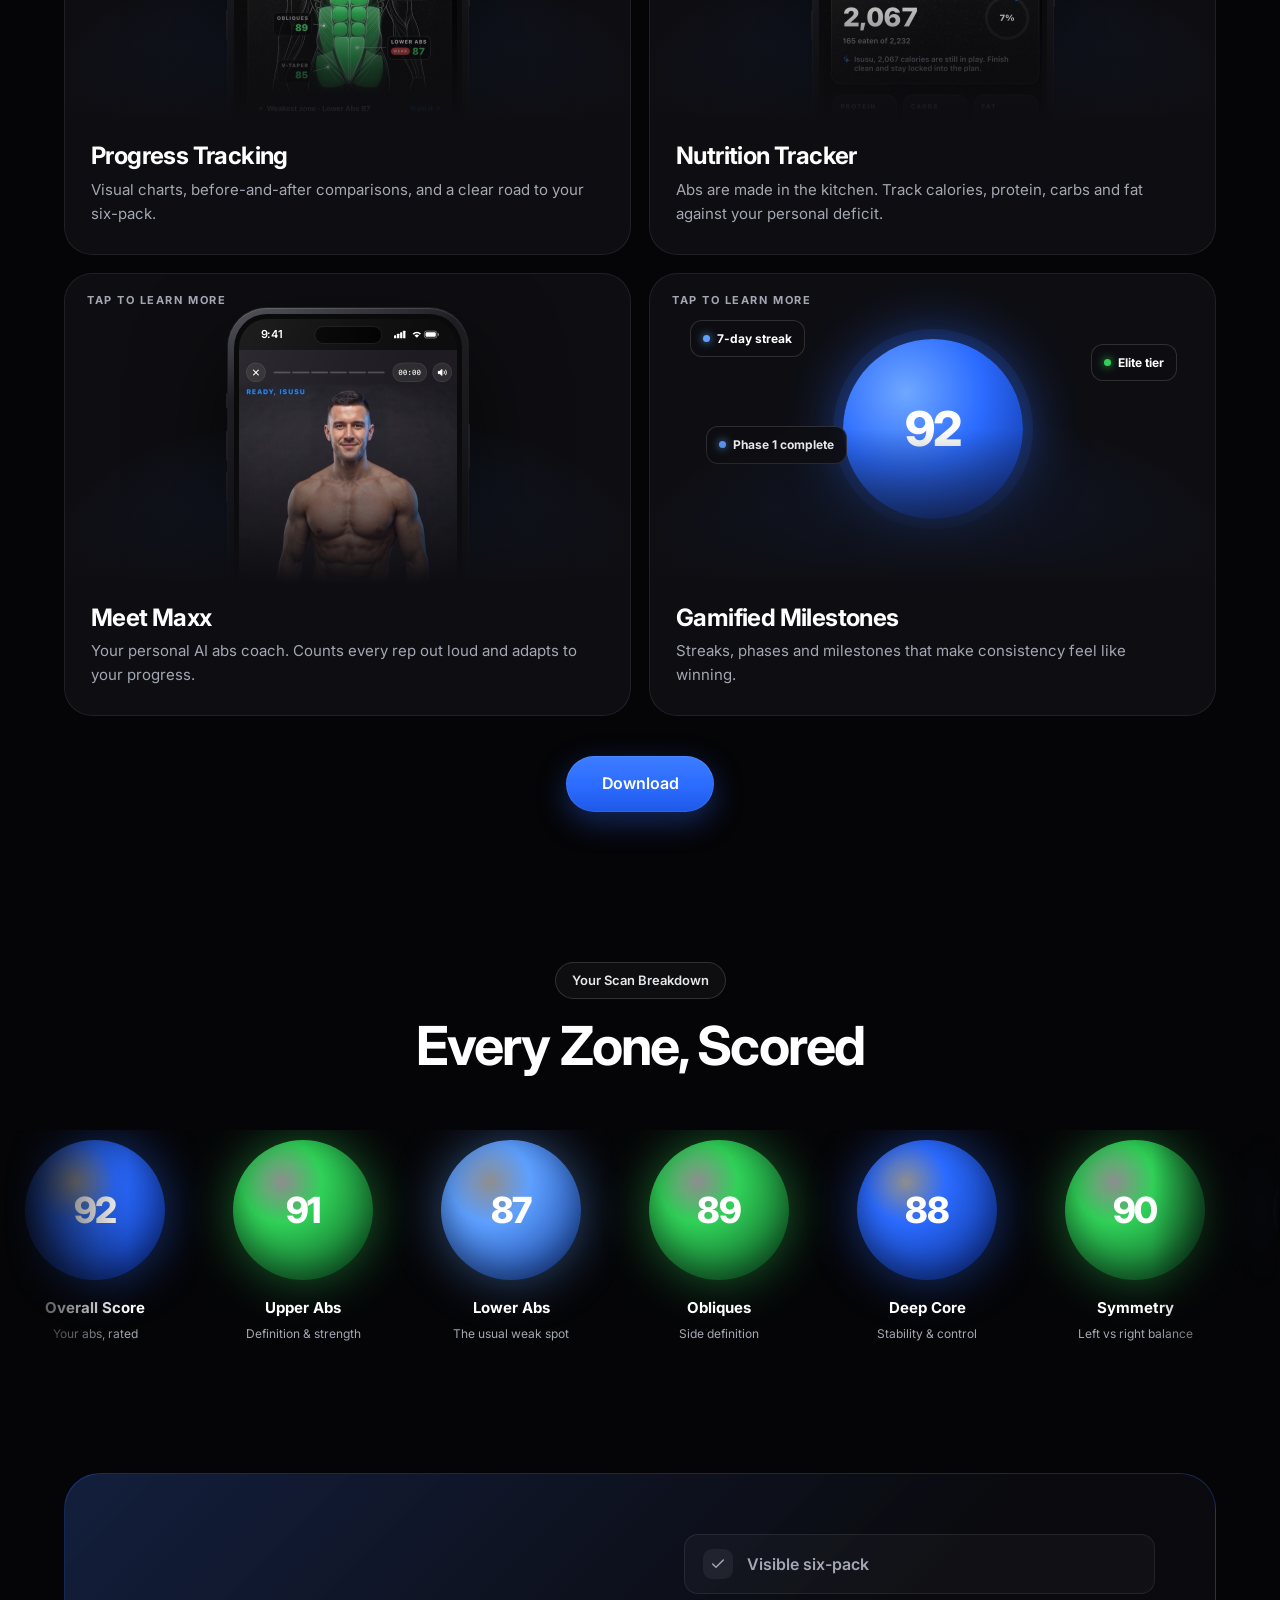
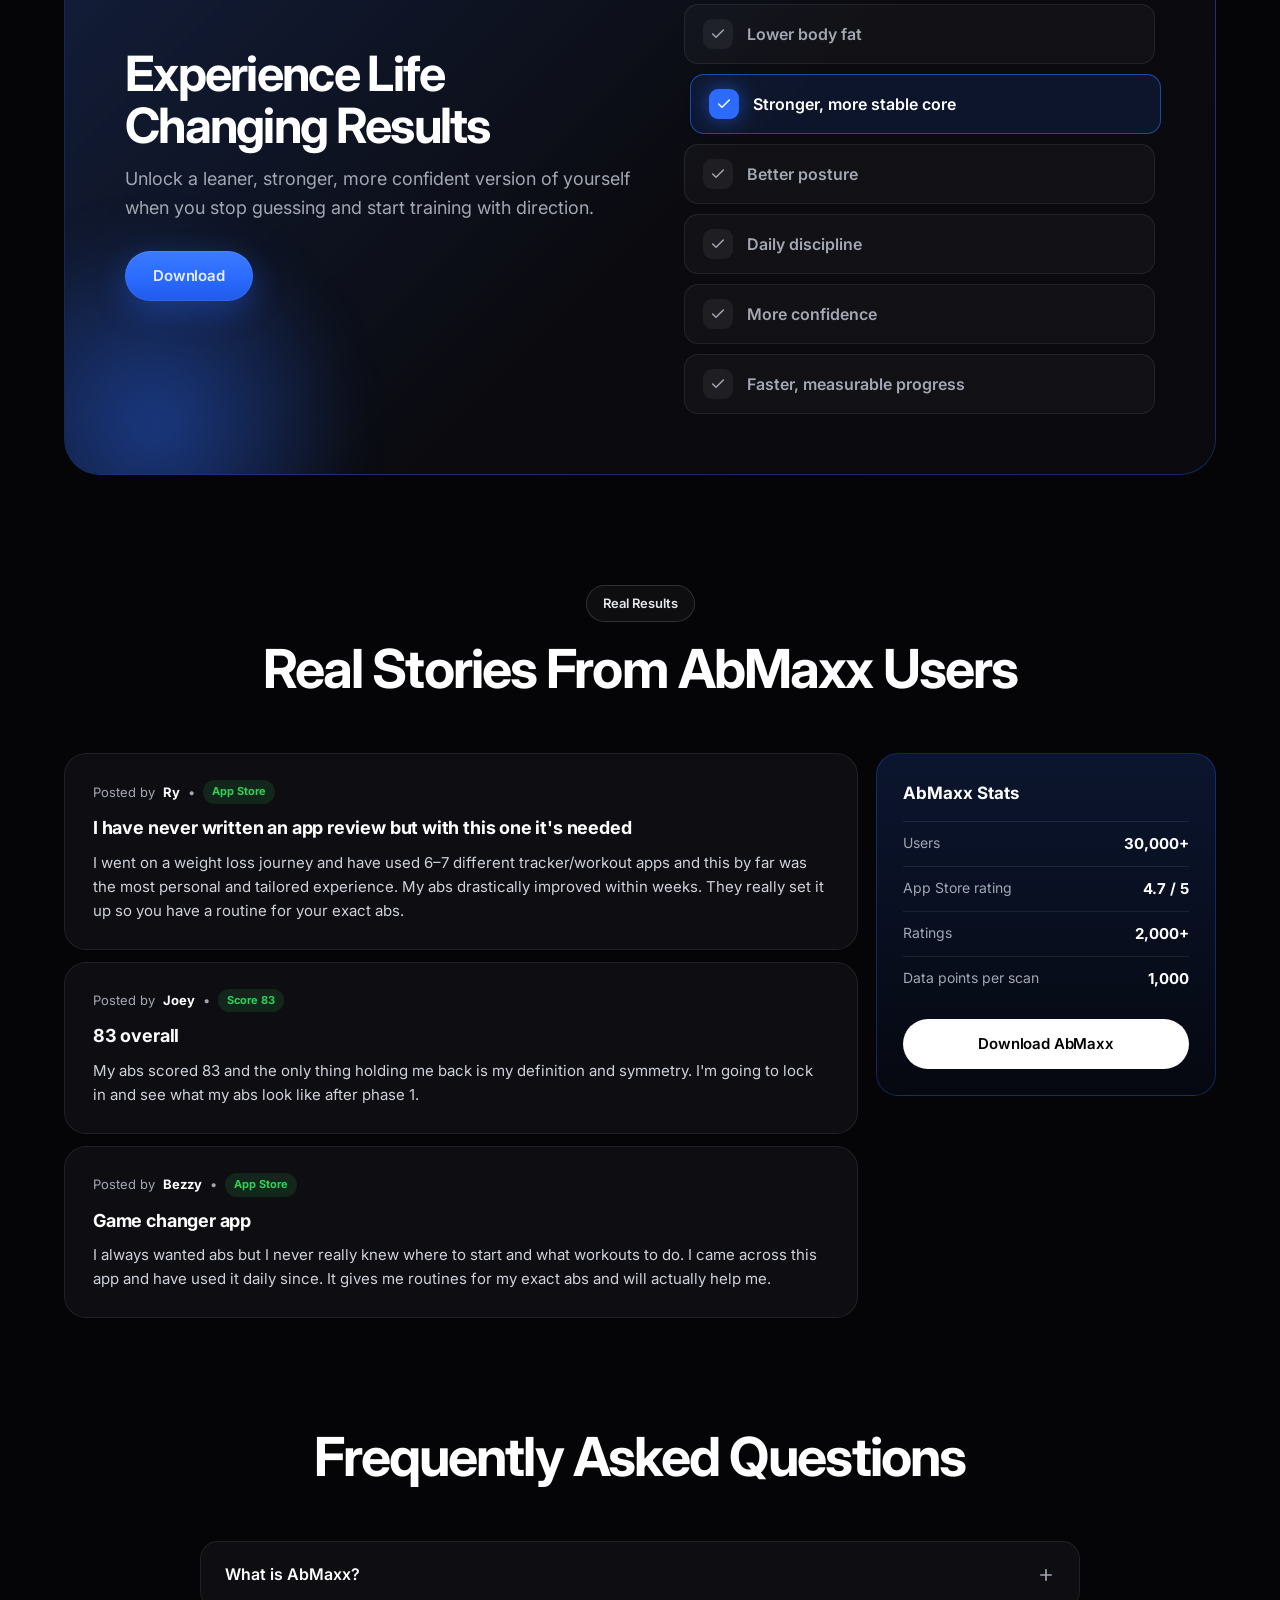
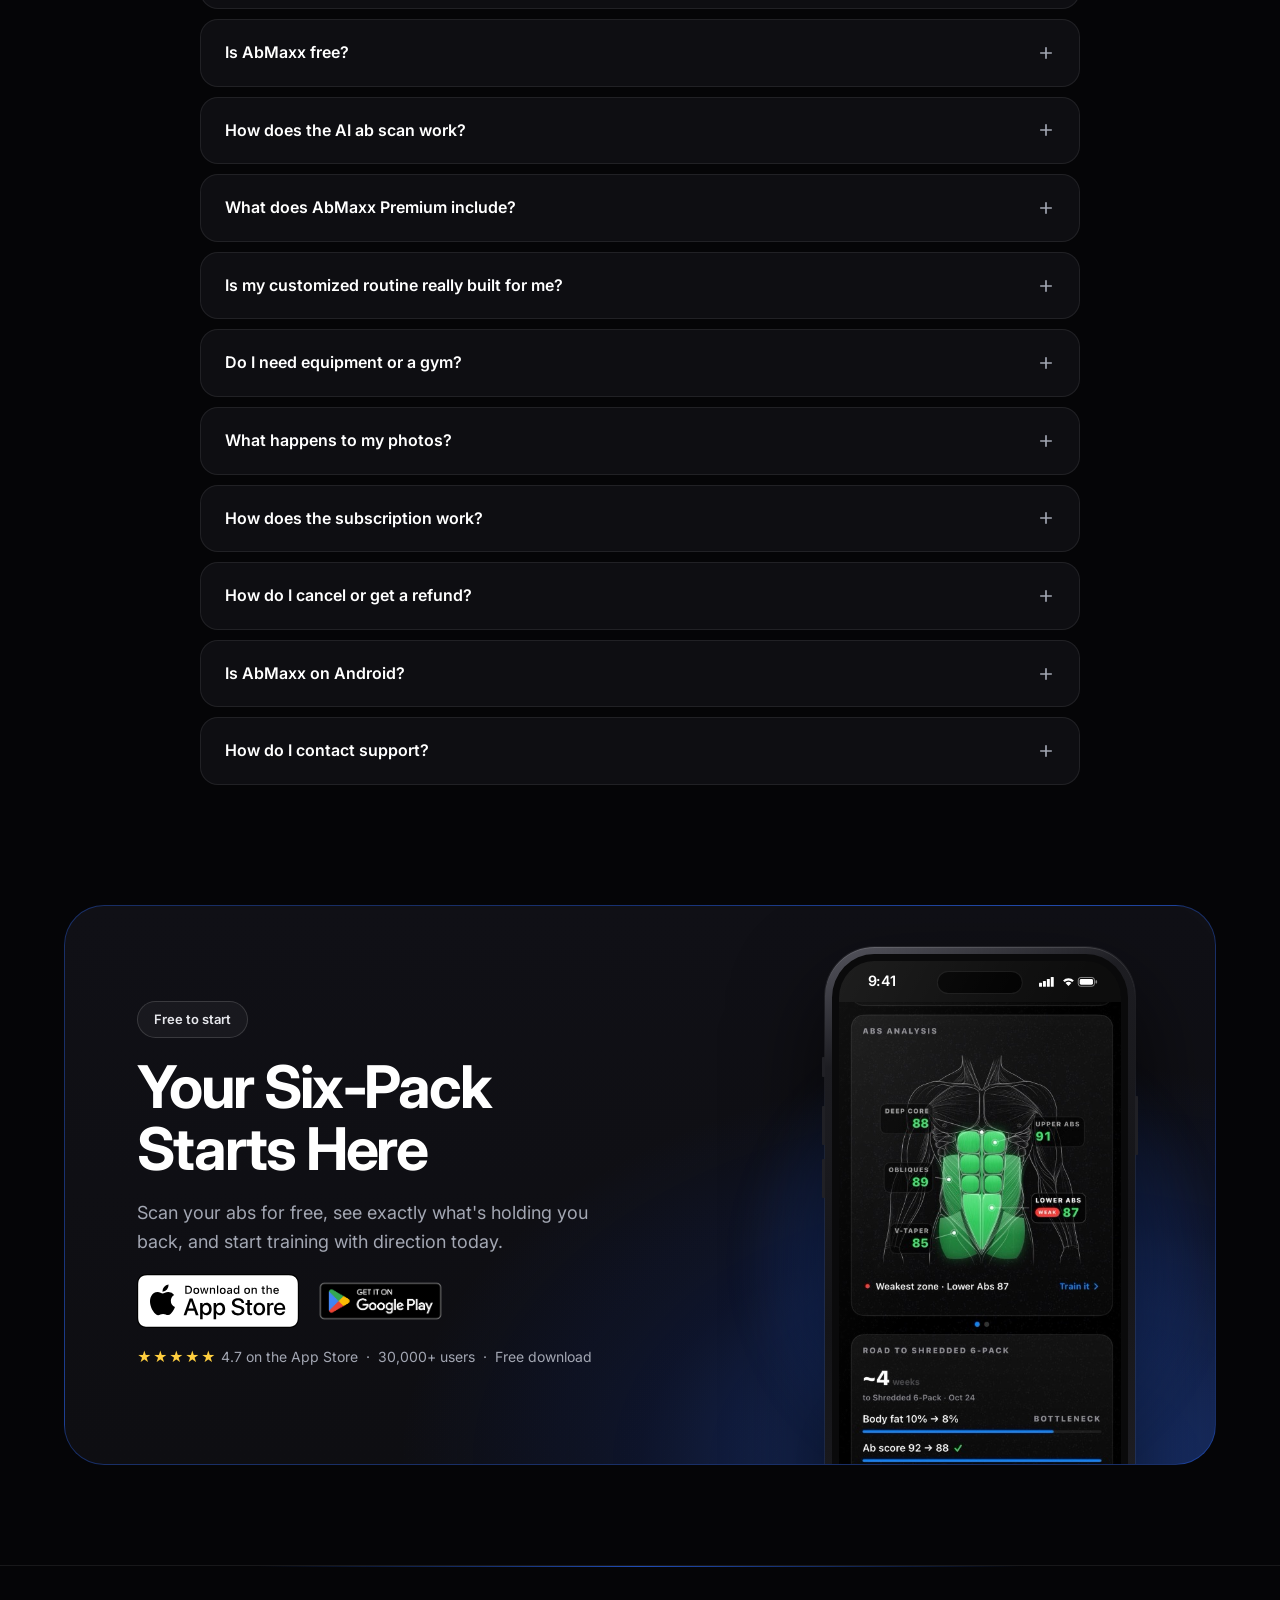
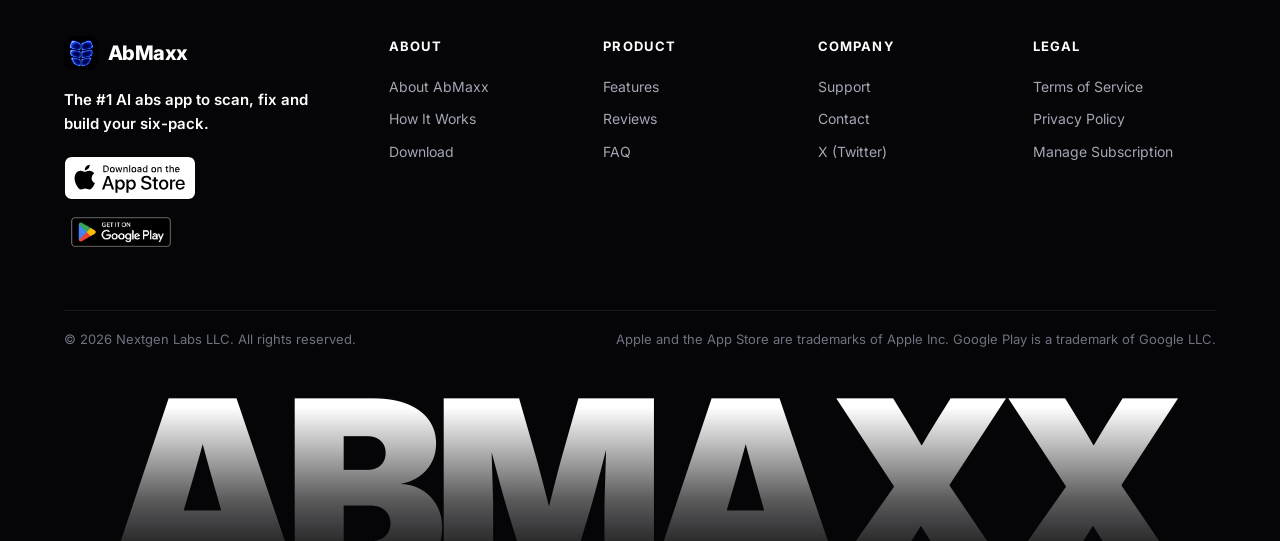
==== commit b64054d1: "Realistic iPhone mockups, onboarding reviews, stronger final CTA and footer Co-Authored-By: Claude F" ====
--- a/index.html
+++ b/index.html
@@ -61,7 +61,7 @@
   <div class="wrap hero-grid">
     <div class="hero-copy">
       <div class="trust">
-        <span class="avatars" aria-hidden="true"><i></i><i></i><i></i></span>
+        <span class="avatars" aria-hidden="true"><i><img src="/reviews/luca.jpg" alt="" onerror="this.remove()"></i><i><img src="/reviews/anthony.jpg" alt="" onerror="this.remove()"></i><i><img src="/reviews/antonio.jpg" alt="" onerror="this.remove()"></i></span>
         <span>Trusted by 30,000+ users</span>
         <span class="stars" aria-label="4.7 out of 5 stars">★★★★★</span>
       </div>
@@ -79,9 +79,9 @@
     </div>
     <div class="hero-phones" aria-hidden="true">
       <div class="glow"></div>
-      <div class="phone p-left"><img src="/app/sm/breakdown.jpg" alt="" loading="eager"></div>
-      <div class="phone phone--lg p-main"><img src="/app/analysis.jpg" alt="" loading="eager" fetchpriority="high"></div>
-      <div class="phone p-right"><img src="/app/sm/coach.jpg" alt="" loading="eager"></div>
+      <div class="phone p-left"><i class="btn-l"></i><i class="btn-r"></i><div class="screen"><div class="sb"><span>9:41</span><svg viewBox="0 0 60 12" aria-hidden="true"><g fill="#fff"><rect x="0" y="7" width="3" height="4" rx=".6"/><rect x="4" y="5" width="3" height="6" rx=".6"/><rect x="8" y="3" width="3" height="8" rx=".6"/><rect x="12" y="1" width="3" height="10" rx=".6"/><path d="M24.5 4.6a8 8 0 0 1 11 0l-1.6 1.6a5.7 5.7 0 0 0-7.8 0zM27 7.2a4.4 4.4 0 0 1 6 0l-3 3.1z"/><rect x="40" y="1.5" width="16.5" height="9" rx="2.6" fill="none" stroke="#fff" stroke-opacity=".5"/><rect x="41.5" y="3" width="13.5" height="6" rx="1.5"/><rect x="57.6" y="4.4" width="1.6" height="3.2" rx=".6" fill-opacity=".5"/></g></svg></div><img src="/app/sm/breakdown.jpg" alt="" loading="eager"><i class="home"></i></div></div>
+      <div class="phone p-main"><i class="btn-l"></i><i class="btn-r"></i><div class="screen"><div class="sb"><span>9:41</span><svg viewBox="0 0 60 12" aria-hidden="true"><g fill="#fff"><rect x="0" y="7" width="3" height="4" rx=".6"/><rect x="4" y="5" width="3" height="6" rx=".6"/><rect x="8" y="3" width="3" height="8" rx=".6"/><rect x="12" y="1" width="3" height="10" rx=".6"/><path d="M24.5 4.6a8 8 0 0 1 11 0l-1.6 1.6a5.7 5.7 0 0 0-7.8 0zM27 7.2a4.4 4.4 0 0 1 6 0l-3 3.1z"/><rect x="40" y="1.5" width="16.5" height="9" rx="2.6" fill="none" stroke="#fff" stroke-opacity=".5"/><rect x="41.5" y="3" width="13.5" height="6" rx="1.5"/><rect x="57.6" y="4.4" width="1.6" height="3.2" rx=".6" fill-opacity=".5"/></g></svg></div><img src="/app/analysis.jpg" alt="" loading="eager" fetchpriority="high"><i class="home"></i></div></div>
+      <div class="phone p-right"><i class="btn-l"></i><i class="btn-r"></i><div class="screen"><div class="sb"><span>9:41</span><svg viewBox="0 0 60 12" aria-hidden="true"><g fill="#fff"><rect x="0" y="7" width="3" height="4" rx=".6"/><rect x="4" y="5" width="3" height="6" rx=".6"/><rect x="8" y="3" width="3" height="8" rx=".6"/><rect x="12" y="1" width="3" height="10" rx=".6"/><path d="M24.5 4.6a8 8 0 0 1 11 0l-1.6 1.6a5.7 5.7 0 0 0-7.8 0zM27 7.2a4.4 4.4 0 0 1 6 0l-3 3.1z"/><rect x="40" y="1.5" width="16.5" height="9" rx="2.6" fill="none" stroke="#fff" stroke-opacity=".5"/><rect x="41.5" y="3" width="13.5" height="6" rx="1.5"/><rect x="57.6" y="4.4" width="1.6" height="3.2" rx=".6" fill-opacity=".5"/></g></svg></div><img src="/app/sm/coach.jpg" alt="" loading="eager"><i class="home"></i></div></div>
     </div>
   </div>
   <div class="hero-fade"></div>
@@ -139,7 +139,7 @@
       <div class="step-visual">
         <div class="chip chip--a"><span class="dot"></span>Overall score 92</div>
         <div class="chip chip--b chip--blue"><span class="dot"></span>Scan done in seconds</div>
-        <div class="phone"><img src="/app/sm/analysis.jpg" alt="AbMaxx analysis screen showing an overall abs score of 92 with a breakdown by upper abs, lower abs, obliques, deep core, symmetry and V-taper" loading="lazy"></div>
+        <div class="phone"><i class="btn-l"></i><i class="btn-r"></i><div class="screen"><div class="sb"><span>9:41</span><svg viewBox="0 0 60 12" aria-hidden="true"><g fill="#fff"><rect x="0" y="7" width="3" height="4" rx=".6"/><rect x="4" y="5" width="3" height="6" rx=".6"/><rect x="8" y="3" width="3" height="8" rx=".6"/><rect x="12" y="1" width="3" height="10" rx=".6"/><path d="M24.5 4.6a8 8 0 0 1 11 0l-1.6 1.6a5.7 5.7 0 0 0-7.8 0zM27 7.2a4.4 4.4 0 0 1 6 0l-3 3.1z"/><rect x="40" y="1.5" width="16.5" height="9" rx="2.6" fill="none" stroke="#fff" stroke-opacity=".5"/><rect x="41.5" y="3" width="13.5" height="6" rx="1.5"/><rect x="57.6" y="4.4" width="1.6" height="3.2" rx=".6" fill-opacity=".5"/></g></svg></div><img src="/app/sm/analysis.jpg" alt="AbMaxx analysis screen showing an overall abs score of 92 with a breakdown by upper abs, lower abs, obliques, deep core, symmetry and V-taper" loading="lazy"><i class="home"></i></div></div>
       </div>
       <div class="step-copy">
         <span class="num">STEP 01</span>
@@ -152,7 +152,7 @@
       <div class="step-visual">
         <div class="chip chip--a"><span class="dot" style="background:#ff453a;box-shadow:0 0 10px #ff453a"></span>Weakest zone: Lower abs</div>
         <div class="chip chip--c chip--blue"><span class="dot"></span>Road to 6-pack: ~4 weeks</div>
-        <div class="phone"><img src="/app/sm/breakdown.jpg" alt="AbMaxx abs analysis highlighting each core region with a score and the weakest zone" loading="lazy"></div>
+        <div class="phone"><i class="btn-l"></i><i class="btn-r"></i><div class="screen"><div class="sb"><span>9:41</span><svg viewBox="0 0 60 12" aria-hidden="true"><g fill="#fff"><rect x="0" y="7" width="3" height="4" rx=".6"/><rect x="4" y="5" width="3" height="6" rx=".6"/><rect x="8" y="3" width="3" height="8" rx=".6"/><rect x="12" y="1" width="3" height="10" rx=".6"/><path d="M24.5 4.6a8 8 0 0 1 11 0l-1.6 1.6a5.7 5.7 0 0 0-7.8 0zM27 7.2a4.4 4.4 0 0 1 6 0l-3 3.1z"/><rect x="40" y="1.5" width="16.5" height="9" rx="2.6" fill="none" stroke="#fff" stroke-opacity=".5"/><rect x="41.5" y="3" width="13.5" height="6" rx="1.5"/><rect x="57.6" y="4.4" width="1.6" height="3.2" rx=".6" fill-opacity=".5"/></g></svg></div><img src="/app/sm/breakdown.jpg" alt="AbMaxx abs analysis highlighting each core region with a score and the weakest zone" loading="lazy"><i class="home"></i></div></div>
       </div>
       <div class="step-copy">
         <span class="num">STEP 02</span>
@@ -165,7 +165,7 @@
       <div class="step-visual">
         <div class="chip chip--b"><span class="dot"></span>Built for your weakest zone</div>
         <div class="chip chip--c chip--blue"><span class="dot"></span>No equipment needed</div>
-        <div class="phone"><img src="/app/sm/exercise.jpg" alt="AbMaxx exercise demo for leg raises targeting the lower abs" loading="lazy"></div>
+        <div class="phone"><i class="btn-l"></i><i class="btn-r"></i><div class="screen"><div class="sb"><span>9:41</span><svg viewBox="0 0 60 12" aria-hidden="true"><g fill="#fff"><rect x="0" y="7" width="3" height="4" rx=".6"/><rect x="4" y="5" width="3" height="6" rx=".6"/><rect x="8" y="3" width="3" height="8" rx=".6"/><rect x="12" y="1" width="3" height="10" rx=".6"/><path d="M24.5 4.6a8 8 0 0 1 11 0l-1.6 1.6a5.7 5.7 0 0 0-7.8 0zM27 7.2a4.4 4.4 0 0 1 6 0l-3 3.1z"/><rect x="40" y="1.5" width="16.5" height="9" rx="2.6" fill="none" stroke="#fff" stroke-opacity=".5"/><rect x="41.5" y="3" width="13.5" height="6" rx="1.5"/><rect x="57.6" y="4.4" width="1.6" height="3.2" rx=".6" fill-opacity=".5"/></g></svg></div><img src="/app/sm/exercise.jpg" alt="AbMaxx exercise demo for leg raises targeting the lower abs" loading="lazy"><i class="home"></i></div></div>
       </div>
       <div class="step-copy">
         <span class="num">STEP 03</span>
@@ -178,7 +178,7 @@
       <div class="step-visual">
         <div class="chip chip--a chip--blue"><span class="dot"></span>Counts every rep out loud</div>
         <div class="chip chip--b"><span class="dot"></span>Adapts to your progress</div>
-        <div class="phone"><img src="/app/sm/coach.jpg" alt="AbMaxx AI coach Maxx guiding an upper abs workout" loading="lazy"></div>
+        <div class="phone"><i class="btn-l"></i><i class="btn-r"></i><div class="screen"><div class="sb"><span>9:41</span><svg viewBox="0 0 60 12" aria-hidden="true"><g fill="#fff"><rect x="0" y="7" width="3" height="4" rx=".6"/><rect x="4" y="5" width="3" height="6" rx=".6"/><rect x="8" y="3" width="3" height="8" rx=".6"/><rect x="12" y="1" width="3" height="10" rx=".6"/><path d="M24.5 4.6a8 8 0 0 1 11 0l-1.6 1.6a5.7 5.7 0 0 0-7.8 0zM27 7.2a4.4 4.4 0 0 1 6 0l-3 3.1z"/><rect x="40" y="1.5" width="16.5" height="9" rx="2.6" fill="none" stroke="#fff" stroke-opacity=".5"/><rect x="41.5" y="3" width="13.5" height="6" rx="1.5"/><rect x="57.6" y="4.4" width="1.6" height="3.2" rx=".6" fill-opacity=".5"/></g></svg></div><img src="/app/sm/coach.jpg" alt="AbMaxx AI coach Maxx guiding an upper abs workout" loading="lazy"><i class="home"></i></div></div>
       </div>
       <div class="step-copy">
         <span class="num">STEP 04</span>
@@ -198,20 +198,20 @@
     </div>
     <div class="review-grid">
       <div class="review reveal">
-        <p>"I went on a weight loss journey and have used 6–7 different tracker/workout apps and this by far was the most personal and tailored experience. My abs drastically improved within weeks."</p>
-        <div class="meta"><div class="who"><i>R</i><div><b>Ry</b><small>App Store review</small></div></div><div class="score"><span class="stars">★★★★★</span>5.0</div></div>
+        <p>"My abs looked better than they ever have! This app makes getting in shape so fun and simple. Would definitely recommend!"</p>
+        <div class="meta"><div class="who"><span class="av"><b>L</b><img src="/reviews/luca.jpg" alt="" loading="lazy" onerror="this.remove()"></span><div><b>Luca Leighton</b><small>AbMaxx member</small></div></div><div class="score"><span class="stars">★★★★★</span>5.0</div></div>
       </div>
       <div class="review reveal">
-        <p>"I always wanted abs but I never really knew where to start and what workouts to do. I came across this app and have used it daily since. It gives me routines for my exact abs."</p>
-        <div class="meta"><div class="who"><i>B</i><div><b>Bezzy</b><small>App Store review</small></div></div><div class="score"><span class="stars">★★★★★</span>5.0</div></div>
+        <p>"Finally comfortable taking off my shirt at the beach ever since I started to AbMaxx."</p>
+        <div class="meta"><div class="who"><span class="av"><b>A</b><img src="/reviews/anthony.jpg" alt="" loading="lazy" onerror="this.remove()"></span><div><b>Anthony Aureliano</b><small>AbMaxx member</small></div></div><div class="score"><span class="stars">★★★★★</span>5.0</div></div>
       </div>
       <div class="review reveal">
-        <p>"I was skeptical at first but decided to give this app a shot and it worked. My lower abs are finally starting to become visible, can't wait to see my results in 5 weeks!"</p>
-        <div class="meta"><div class="who"><i>J</i><div><b>Jay</b><small>App Store review</small></div></div><div class="score"><span class="stars">★★★★★</span>5.0</div></div>
+        <p>"Absolutely love this app. My abs have been looking insane lately and my bottom 2 abs are finally starting to come in. Can't wait to see what my abs are gonna look like in 5 weeks!"</p>
+        <div class="meta"><div class="who"><span class="av"><b>A</b><img src="/reviews/antonio.jpg" alt="" loading="lazy" onerror="this.remove()"></span><div><b>Antonio George</b><small>AbMaxx member</small></div></div><div class="score"><span class="stars">★★★★★</span>5.0</div></div>
       </div>
       <div class="review reveal">
-        <p>"Super happy with this app and the options it gives me to workout my abs. It's actually going to keep me consistent and get better. Would definitely recommend to everyone who is serious about their fitness."</p>
-        <div class="meta"><div class="who"><i>A</i><div><b>Antonio</b><small>App Store review</small></div></div><div class="score"><span class="stars">★★★★★</span>5.0</div></div>
+        <p>"Literally a life changer. I struggled to get abs my entire life and it always felt impossible for me to have actual abs. Now random people are asking me what my ab routine is."</p>
+        <div class="meta"><div class="who"><span class="av"><b>L</b><img src="/reviews/lukz.jpg" alt="" loading="lazy" onerror="this.remove()"></span><div><b>Lukz Mandel</b><small>AbMaxx member</small></div></div><div class="score"><span class="stars">★★★★★</span>5.0</div></div>
       </div>
     </div>
     <div class="cta-row reveal"><a class="btn btn--primary btn--lg" href="#download">Download</a></div>
@@ -228,7 +228,7 @@
     <div class="feature-grid">
       <button class="feature reveal" aria-expanded="false">
         <span class="tap">TAP TO LEARN MORE</span>
-        <div class="visual"><img src="/app/sm/analysis.jpg" alt="" loading="lazy"></div>
+        <div class="visual"><div class="phone"><i class="btn-l"></i><i class="btn-r"></i><div class="screen"><div class="sb"><span>9:41</span><svg viewBox="0 0 60 12" aria-hidden="true"><g fill="#fff"><rect x="0" y="7" width="3" height="4" rx=".6"/><rect x="4" y="5" width="3" height="6" rx=".6"/><rect x="8" y="3" width="3" height="8" rx=".6"/><rect x="12" y="1" width="3" height="10" rx=".6"/><path d="M24.5 4.6a8 8 0 0 1 11 0l-1.6 1.6a5.7 5.7 0 0 0-7.8 0zM27 7.2a4.4 4.4 0 0 1 6 0l-3 3.1z"/><rect x="40" y="1.5" width="16.5" height="9" rx="2.6" fill="none" stroke="#fff" stroke-opacity=".5"/><rect x="41.5" y="3" width="13.5" height="6" rx="1.5"/><rect x="57.6" y="4.4" width="1.6" height="3.2" rx=".6" fill-opacity=".5"/></g></svg></div><img src="/app/sm/analysis.jpg" alt="" loading="lazy"><i class="home"></i></div></div></div>
         <div class="body">
           <h3>AI Ab Scan</h3>
           <p>One photo. 1,000 data points. A full breakdown of your abs in seconds.</p>
@@ -237,7 +237,7 @@
       </button>
       <button class="feature reveal" aria-expanded="false">
         <span class="tap">TAP TO LEARN MORE</span>
-        <div class="visual"><img src="/app/sm/exercise.jpg" alt="" loading="lazy"></div>
+        <div class="visual"><div class="phone"><i class="btn-l"></i><i class="btn-r"></i><div class="screen"><div class="sb"><span>9:41</span><svg viewBox="0 0 60 12" aria-hidden="true"><g fill="#fff"><rect x="0" y="7" width="3" height="4" rx=".6"/><rect x="4" y="5" width="3" height="6" rx=".6"/><rect x="8" y="3" width="3" height="8" rx=".6"/><rect x="12" y="1" width="3" height="10" rx=".6"/><path d="M24.5 4.6a8 8 0 0 1 11 0l-1.6 1.6a5.7 5.7 0 0 0-7.8 0zM27 7.2a4.4 4.4 0 0 1 6 0l-3 3.1z"/><rect x="40" y="1.5" width="16.5" height="9" rx="2.6" fill="none" stroke="#fff" stroke-opacity=".5"/><rect x="41.5" y="3" width="13.5" height="6" rx="1.5"/><rect x="57.6" y="4.4" width="1.6" height="3.2" rx=".6" fill-opacity=".5"/></g></svg></div><img src="/app/sm/exercise.jpg" alt="" loading="lazy"><i class="home"></i></div></div></div>
         <div class="body">
           <h3>Customized Routine</h3>
           <p>A plan built from your scan, designed to strengthen weak areas and elevate your strongest features.</p>
@@ -246,7 +246,7 @@
       </button>
       <button class="feature reveal" aria-expanded="false">
         <span class="tap">TAP TO LEARN MORE</span>
-        <div class="visual"><img src="/app/sm/breakdown.jpg" alt="" loading="lazy"></div>
+        <div class="visual"><div class="phone"><i class="btn-l"></i><i class="btn-r"></i><div class="screen"><div class="sb"><span>9:41</span><svg viewBox="0 0 60 12" aria-hidden="true"><g fill="#fff"><rect x="0" y="7" width="3" height="4" rx=".6"/><rect x="4" y="5" width="3" height="6" rx=".6"/><rect x="8" y="3" width="3" height="8" rx=".6"/><rect x="12" y="1" width="3" height="10" rx=".6"/><path d="M24.5 4.6a8 8 0 0 1 11 0l-1.6 1.6a5.7 5.7 0 0 0-7.8 0zM27 7.2a4.4 4.4 0 0 1 6 0l-3 3.1z"/><rect x="40" y="1.5" width="16.5" height="9" rx="2.6" fill="none" stroke="#fff" stroke-opacity=".5"/><rect x="41.5" y="3" width="13.5" height="6" rx="1.5"/><rect x="57.6" y="4.4" width="1.6" height="3.2" rx=".6" fill-opacity=".5"/></g></svg></div><img src="/app/sm/breakdown.jpg" alt="" loading="lazy"><i class="home"></i></div></div></div>
         <div class="body">
           <h3>Progress Tracking</h3>
           <p>Visual charts, before-and-after comparisons, and a clear road to your six-pack.</p>
@@ -255,7 +255,7 @@
       </button>
       <button class="feature reveal" aria-expanded="false">
         <span class="tap">TAP TO LEARN MORE</span>
-        <div class="visual"><img src="/app/sm/nutrition.jpg" alt="" loading="lazy"></div>
+        <div class="visual"><div class="phone"><i class="btn-l"></i><i class="btn-r"></i><div class="screen"><div class="sb"><span>9:41</span><svg viewBox="0 0 60 12" aria-hidden="true"><g fill="#fff"><rect x="0" y="7" width="3" height="4" rx=".6"/><rect x="4" y="5" width="3" height="6" rx=".6"/><rect x="8" y="3" width="3" height="8" rx=".6"/><rect x="12" y="1" width="3" height="10" rx=".6"/><path d="M24.5 4.6a8 8 0 0 1 11 0l-1.6 1.6a5.7 5.7 0 0 0-7.8 0zM27 7.2a4.4 4.4 0 0 1 6 0l-3 3.1z"/><rect x="40" y="1.5" width="16.5" height="9" rx="2.6" fill="none" stroke="#fff" stroke-opacity=".5"/><rect x="41.5" y="3" width="13.5" height="6" rx="1.5"/><rect x="57.6" y="4.4" width="1.6" height="3.2" rx=".6" fill-opacity=".5"/></g></svg></div><img src="/app/sm/nutrition.jpg" alt="" loading="lazy"><i class="home"></i></div></div></div>
         <div class="body">
           <h3>Nutrition Tracker</h3>
           <p>Abs are made in the kitchen. Track calories, protein, carbs and fat against your personal deficit.</p>
@@ -264,7 +264,7 @@
       </button>
       <button class="feature reveal" aria-expanded="false">
         <span class="tap">TAP TO LEARN MORE</span>
-        <div class="visual"><img src="/app/sm/coach.jpg" alt="" loading="lazy"></div>
+        <div class="visual"><div class="phone"><i class="btn-l"></i><i class="btn-r"></i><div class="screen"><div class="sb"><span>9:41</span><svg viewBox="0 0 60 12" aria-hidden="true"><g fill="#fff"><rect x="0" y="7" width="3" height="4" rx=".6"/><rect x="4" y="5" width="3" height="6" rx=".6"/><rect x="8" y="3" width="3" height="8" rx=".6"/><rect x="12" y="1" width="3" height="10" rx=".6"/><path d="M24.5 4.6a8 8 0 0 1 11 0l-1.6 1.6a5.7 5.7 0 0 0-7.8 0zM27 7.2a4.4 4.4 0 0 1 6 0l-3 3.1z"/><rect x="40" y="1.5" width="16.5" height="9" rx="2.6" fill="none" stroke="#fff" stroke-opacity=".5"/><rect x="41.5" y="3" width="13.5" height="6" rx="1.5"/><rect x="57.6" y="4.4" width="1.6" height="3.2" rx=".6" fill-opacity=".5"/></g></svg></div><img src="/app/sm/coach.jpg" alt="" loading="lazy"><i class="home"></i></div></div></div>
         <div class="body">
           <h3>Meet Maxx</h3>
           <p>Your personal AI abs coach. Counts every rep out loud and adapts to your progress.</p>
@@ -399,12 +399,19 @@
 <section class="final">
   <div class="wrap">
     <div class="final-card reveal">
-      <h2>Your Six&#8209;Pack<br>Starts Here</h2>
-      <p class="lead">Scan your abs for free, see what's holding you back, and start training with direction today.</p>
-      <p class="sig">Your abs are unique. Your plan should be too. — The AbMaxx Team</p>
-      <div class="stores">
-        <a class="store" href="https://apps.apple.com/us/app/abmaxx-become-shredded/id6757769125" aria-label="Download AbMaxx on the App Store"><img src="/appstore-badge.svg" alt="Download on the App Store" width="162" height="54"></a>
-        <a class="store store--play" href="https://play.google.com/store/apps/details?id=com.rork.abmaxx" aria-label="Get AbMaxx on Google Play"><img src="/play-badge.png" alt="Get it on Google Play" width="182" height="54"></a>
+      <div class="final-copy">
+        <span class="eyebrow">Free to start</span>
+        <h2>Your Six&#8209;Pack<br>Starts Here</h2>
+        <p class="lead">Scan your abs for free, see exactly what's holding you back, and start training with direction today.</p>
+        <div class="stores">
+          <a class="store" href="https://apps.apple.com/us/app/abmaxx-become-shredded/id6757769125" aria-label="Download AbMaxx on the App Store"><img src="/appstore-badge.svg" alt="Download on the App Store" width="162" height="54"></a>
+          <a class="store store--play" href="https://play.google.com/store/apps/details?id=com.rork.abmaxx" aria-label="Get AbMaxx on Google Play"><img src="/play-badge.png" alt="Get it on Google Play" width="182" height="54"></a>
+        </div>
+        <p class="final-trust"><span class="stars">★★★★★</span> 4.7 on the App Store &nbsp;·&nbsp; 30,000+ users &nbsp;·&nbsp; Free download</p>
+      </div>
+      <div class="final-visual" aria-hidden="true">
+        <div class="final-glow"></div>
+        <div class="phone"><i class="btn-l"></i><i class="btn-r"></i><div class="screen"><div class="sb"><span>9:41</span><svg viewBox="0 0 60 12" aria-hidden="true"><g fill="#fff"><rect x="0" y="7" width="3" height="4" rx=".6"/><rect x="4" y="5" width="3" height="6" rx=".6"/><rect x="8" y="3" width="3" height="8" rx=".6"/><rect x="12" y="1" width="3" height="10" rx=".6"/><path d="M24.5 4.6a8 8 0 0 1 11 0l-1.6 1.6a5.7 5.7 0 0 0-7.8 0zM27 7.2a4.4 4.4 0 0 1 6 0l-3 3.1z"/><rect x="40" y="1.5" width="16.5" height="9" rx="2.6" fill="none" stroke="#fff" stroke-opacity=".5"/><rect x="41.5" y="3" width="13.5" height="6" rx="1.5"/><rect x="57.6" y="4.4" width="1.6" height="3.2" rx=".6" fill-opacity=".5"/></g></svg></div><img src="/app/sm/breakdown.jpg" alt="" loading="lazy"><i class="home"></i></div></div>
       </div>
     </div>
   </div>
@@ -453,7 +460,7 @@
       <span>Apple and the App Store are trademarks of Apple Inc. Google Play is a trademark of Google LLC.</span>
     </div>
   </div>
-  <div class="wordmark" aria-hidden="true">AbMaxx</div>
+  <div class="wordmark" aria-hidden="true">ABMAXX</div>
 </footer>
 
 <div class="iab" id="iab" role="status">
--- a/styles.css
+++ b/styles.css
@@ -145,9 +145,10 @@
 }
 .trust .avatars { display: flex; }
 .trust .avatars i {
-  width: 30px; height: 30px; border-radius: 50%; border: 2px solid #0b0b0e; margin-left: -10px;
+  width: 30px; height: 30px; border-radius: 50%; border: 2px solid #0b0b0e; margin-left: -10px; overflow: hidden;
   background: linear-gradient(135deg, #3d7dff, #0b3fd6);
 }
+.trust .avatars i img { width: 100%; height: 100%; object-fit: cover; }
 .trust .avatars i:first-child { margin-left: 0; }
 .trust .avatars i:nth-child(2) { background: linear-gradient(135deg, #1b1b22, #3a3a46); }
 .trust .avatars i:nth-child(3) { background: linear-gradient(135deg, #30d158, #0f7a32); }
@@ -159,30 +160,50 @@
 
 /* Phones */
 .phone {
-  position: relative; width: 100%; aspect-ratio: 920 / 1800;
-  border-radius: 11.5% / 5.9%; background: #000;
-  border: 9px solid #17171c; box-shadow: 0 0 0 2px #2a2a31, 0 40px 90px rgba(0, 0, 0, 0.7);
-  overflow: hidden;
-}
-.phone::before {
-  content: ""; position: absolute; top: 2.3%; left: 50%; transform: translateX(-50%);
-  width: 32%; height: 3.6%; border-radius: 999px; background: #000; z-index: 2;
-}
-.phone img { width: 100%; height: 100%; object-fit: cover; }
-.phone--lg { border-width: 11px; }
-.hero-phones { position: relative; height: 640px; display: flex; align-items: flex-end; justify-content: center; }
+  position: relative; width: 100%; aspect-ratio: 960 / 2010; container-type: inline-size;
+  border-radius: 16% / 7.6%;
+  background: linear-gradient(160deg, #55555e 0%, #1d1d22 16%, #141417 50%, #1d1d22 84%, #4b4b54 100%);
+  box-shadow: 0 0 0 1px rgba(255, 255, 255, 0.07), inset 0 1px 0 rgba(255, 255, 255, 0.12), 0 40px 90px rgba(0, 0, 0, 0.65);
+}
+.phone .btn-l, .phone .btn-r { position: absolute; width: 1cqw; background: #202025; border-radius: 1px; }
+.phone .btn-l { left: -1cqw; top: 17%; height: 3%; }
+.phone .btn-l::before, .phone .btn-l::after { content: ""; position: absolute; left: 0; width: 100%; height: 200%; background: #202025; border-radius: 1px; }
+.phone .btn-l::before { top: 250%; }
+.phone .btn-l::after { top: 520%; }
+.phone .btn-r { right: -1cqw; top: 23%; height: 9%; }
+.phone .screen {
+  position: absolute; inset: 1.15% 2.4%; border-radius: 14.3% / 6.9%;
+  background: #0d0d0d; overflow: hidden; border: 2.3cqw solid #0a0a0b;
+}
+.phone .screen::before {
+  content: ""; position: absolute; top: 1.7%; left: 50%; transform: translateX(-50%);
+  width: 30%; height: 3.4%; background: #000; border-radius: 999px; z-index: 5; box-shadow: 0 0 0 1px rgba(255, 255, 255, 0.05);
+}
+.phone .screen::after {
+  content: ""; position: absolute; inset: 0; z-index: 6; pointer-events: none;
+  background: linear-gradient(118deg, rgba(255, 255, 255, 0.07) 0%, rgba(255, 255, 255, 0.02) 28%, transparent 42%);
+}
+.phone .sb {
+  position: absolute; top: 0; left: 0; right: 0; height: 6.5%; z-index: 4;
+  display: flex; align-items: center; justify-content: space-between; padding: 0 8% 0 10%;
+  color: #fff; font-size: 4.6cqw; font-weight: 600; letter-spacing: -0.01em; font-family: var(--font-body);
+}
+.phone .sb svg { width: 19cqw; height: auto; display: block; }
+.phone img { position: absolute; top: 6.5%; left: 0; width: 100%; height: 93.5%; object-fit: cover; object-position: top center; }
+.phone .home { position: absolute; bottom: 1.3%; left: 50%; transform: translateX(-50%); width: 36%; height: 0.6%; border-radius: 999px; background: rgba(255, 255, 255, 0.85); z-index: 5; }
+.hero-phones { position: relative; height: 680px; display: flex; align-items: flex-end; justify-content: center; }
 .hero-phones .glow {
-  position: absolute; left: 50%; top: 58%; width: 560px; height: 560px; transform: translate(-50%, -50%);
-  background: radial-gradient(circle, rgba(43, 107, 255, 0.55), rgba(43, 107, 255, 0.12) 45%, transparent 70%);
-  filter: blur(10px); pointer-events: none;
-}
-.hero-phones .phone { position: absolute; bottom: -8%; }
-.hero-phones .p-main { width: 300px; z-index: 3; left: 50%; transform: translateX(-50%); animation: float 7s ease-in-out infinite; }
-.hero-phones .p-left { width: 250px; z-index: 2; left: 2%; bottom: 0; transform: rotate(-12deg) translateY(10%); filter: brightness(0.75); animation: floatL 8s ease-in-out infinite; }
-.hero-phones .p-right { width: 250px; z-index: 2; right: 2%; bottom: 0; transform: rotate(12deg) translateY(10%); filter: brightness(0.75); animation: floatR 9s ease-in-out infinite; }
+  position: absolute; left: 50%; top: 60%; width: 620px; height: 620px; transform: translate(-50%, -50%);
+  background: radial-gradient(circle, rgba(43, 107, 255, 0.5), rgba(43, 107, 255, 0.12) 45%, transparent 70%);
+  filter: blur(12px); pointer-events: none;
+}
+.hero-phones .phone { position: absolute; bottom: -6%; }
+.hero-phones .p-main { width: 330px; z-index: 3; left: 50%; transform: translateX(-50%); animation: float 7s ease-in-out infinite; }
+.hero-phones .p-left { width: 268px; z-index: 2; left: 0; bottom: 0; transform: rotate(-9deg) translateY(12%); filter: brightness(0.82); animation: floatL 8s ease-in-out infinite; }
+.hero-phones .p-right { width: 268px; z-index: 2; right: 0; bottom: 0; transform: rotate(9deg) translateY(12%); filter: brightness(0.82); animation: floatR 9s ease-in-out infinite; }
 @keyframes float { 0%, 100% { transform: translate(-50%, 0); } 50% { transform: translate(-50%, -14px); } }
-@keyframes floatL { 0%, 100% { transform: rotate(-12deg) translateY(10%); } 50% { transform: rotate(-12deg) translateY(8%); } }
-@keyframes floatR { 0%, 100% { transform: rotate(12deg) translateY(10%); } 50% { transform: rotate(12deg) translateY(8%); } }
+@keyframes floatL { 0%, 100% { transform: rotate(-9deg) translateY(12%); } 50% { transform: rotate(-9deg) translateY(10%); } }
+@keyframes floatR { 0%, 100% { transform: rotate(9deg) translateY(12%); } 50% { transform: rotate(9deg) translateY(10%); } }
 .hero-fade { position: relative; height: 140px; margin-top: -140px; background: linear-gradient(180deg, transparent, var(--bg)); z-index: 4; pointer-events: none; }
 
 /* Trust strip (replaces "As featured in") */
@@ -226,7 +247,7 @@
   border-radius: 32px; background: radial-gradient(70% 70% at 50% 50%, rgba(43, 107, 255, 0.16), transparent 70%), var(--panel);
   border: 1px solid var(--line); overflow: hidden;
 }
-.step-visual .phone { width: min(280px, 62%); margin-bottom: -28%; }
+.step-visual .phone { width: min(300px, 64%); margin-bottom: -30%; }
 .step-visual .chip {
   position: absolute; z-index: 3; padding: 10px 14px; border-radius: 14px; background: rgba(14, 14, 18, 0.9); border: 1px solid var(--line-2);
   font-size: 13px; font-weight: 600; backdrop-filter: blur(10px); box-shadow: 0 10px 30px rgba(0, 0, 0, 0.5); display: flex; gap: 8px; align-items: center;
@@ -249,7 +270,8 @@
 .review p { font-size: 17px; line-height: 1.55; color: #e8e9ee; }
 .review .meta { display: flex; align-items: center; justify-content: space-between; gap: 12px; margin-top: auto; }
 .review .who { display: flex; align-items: center; gap: 12px; }
-.review .who i { width: 40px; height: 40px; border-radius: 50%; font-style: normal; display: grid; place-items: center; font-weight: 700; background: linear-gradient(135deg, #3d7dff, #0b3fd6); }
+.review .who .av { position: relative; width: 46px; height: 46px; border-radius: 50%; overflow: hidden; display: grid; place-items: center; font-weight: 700; background: linear-gradient(135deg, #3d7dff, #0b3fd6); flex: none; }
+.review .who .av img { position: absolute; inset: 0; width: 100%; height: 100%; object-fit: cover; }
 .review .who b { display: block; font-size: 15px; }
 .review .who small { color: var(--muted); font-size: 13px; }
 .review .score { display: flex; align-items: center; gap: 8px; font-weight: 700; }
@@ -265,8 +287,8 @@
 }
 .feature:hover { border-color: rgba(43, 107, 255, 0.5); transform: translateY(-3px); }
 .feature .tap { position: absolute; top: 18px; left: 22px; z-index: 3; font-size: 11px; letter-spacing: 0.14em; font-weight: 700; color: var(--muted); }
-.feature .visual { position: relative; height: 300px; overflow: hidden; background: radial-gradient(80% 80% at 50% 100%, rgba(43, 107, 255, 0.25), transparent 70%); }
-.feature .visual img { position: absolute; left: 50%; top: 40px; transform: translateX(-50%); width: 230px; border-radius: 28px 28px 0 0; border: 6px solid #17171c; border-bottom: 0; box-shadow: 0 0 0 2px #2a2a31; }
+.feature .visual { position: relative; height: 310px; overflow: hidden; background: radial-gradient(80% 80% at 50% 100%, rgba(43, 107, 255, 0.25), transparent 70%); }
+.feature .visual .phone { position: absolute; left: 50%; top: 34px; transform: translateX(-50%); width: 240px; }
 .feature .visual::after { content: ""; position: absolute; inset: 0; background: linear-gradient(180deg, transparent 50%, var(--panel) 100%); }
 .feature .body { padding: 20px 26px 28px; }
 .feature .body h3 { font-size: 24px; margin-bottom: 8px; }
@@ -354,18 +376,24 @@
 /* Final CTA */
 .final { padding: 0 0 100px; }
 .final-card {
-  position: relative; overflow: hidden; text-align: center; padding: 90px 40px; border-radius: 40px;
-  background: radial-gradient(60% 90% at 50% 100%, rgba(43, 107, 255, 0.55), rgba(11, 63, 214, 0.2) 50%, transparent 80%), var(--panel);
+  position: relative; overflow: hidden; border-radius: 40px; display: grid; grid-template-columns: 1.1fr 0.9fr; gap: 32px; align-items: center;
+  padding: 0 0 0 72px; min-height: 560px;
+  background: radial-gradient(70% 90% at 85% 100%, rgba(43, 107, 255, 0.45), rgba(11, 63, 214, 0.12) 50%, transparent 80%), linear-gradient(180deg, #101016, var(--panel));
   border: 1px solid rgba(43, 107, 255, 0.35);
 }
-.final-card h2 { font-size: clamp(38px, 4.8vw, 60px); margin-bottom: 14px; }
-.final-card .lead { margin: 0 auto 10px; }
-.final-card .sig { color: var(--muted-2); font-size: 14px; margin-bottom: 30px; }
-.final-card .stores { justify-content: center; }
+.final-copy { display: flex; flex-direction: column; align-items: flex-start; gap: 18px; padding: 70px 0; }
+.final-card h2 { font-size: clamp(38px, 4.6vw, 62px); }
+.final-card .lead { max-width: 480px; }
+.final-trust { color: var(--muted); font-size: 14px; }
+.final-trust .stars { color: #ffcf3f; letter-spacing: 1px; }
+.final-visual { position: relative; align-self: stretch; display: flex; align-items: flex-end; justify-content: center; }
+.final-glow { position: absolute; left: 50%; bottom: -10%; width: 520px; height: 520px; transform: translateX(-50%); background: radial-gradient(circle, rgba(43, 107, 255, 0.55), transparent 65%); filter: blur(14px); }
+.final-visual .phone { width: 310px; margin-bottom: -28%; }
 
 /* Footer */
-footer { padding: 40px 0 0; border-top: 1px solid var(--line); overflow: hidden; }
-.foot-grid { display: grid; grid-template-columns: 1.4fr repeat(4, 1fr); gap: 32px; padding-bottom: 50px; }
+footer { padding: 50px 0 0; border-top: 1px solid var(--line); overflow: hidden; position: relative; }
+footer::before { content: ""; position: absolute; left: 50%; top: 0; width: 60%; height: 1px; transform: translateX(-50%); background: linear-gradient(90deg, transparent, rgba(43, 107, 255, 0.7), transparent); }
+.foot-grid { display: grid; grid-template-columns: 1.6fr repeat(4, 1fr); gap: 32px; padding: 20px 0 56px; }
 .foot-brand p { font-weight: 600; max-width: 260px; margin: 10px 0 20px; font-size: 15px; }
 .foot-brand .stores { flex-direction: column; align-items: flex-start; gap: 10px; }
 .foot-brand .store img { height: 44px; }
@@ -373,7 +401,7 @@
 .foot-col a { display: block; color: var(--muted); font-size: 14px; padding: 5px 0; transition: color 0.15s; }
 .foot-col a:hover { color: #fff; }
 .foot-bottom { display: flex; justify-content: space-between; gap: 16px; padding: 18px 0; border-top: 1px solid var(--line); color: var(--muted-2); font-size: 13px; flex-wrap: wrap; }
-.wordmark { font-family: var(--font-display); font-weight: 900; font-size: clamp(80px, 18.5vw, 280px); line-height: 0.8; letter-spacing: -0.05em; text-align: center; color: #fff; margin: 10px 0 -0.12em; user-select: none; }
+.wordmark { font-family: var(--font-display); font-weight: 900; font-size: clamp(84px, 19.4vw, 300px); line-height: 0.82; letter-spacing: -0.05em; text-align: center; margin: 20px 0 -0.2em; user-select: none; background: linear-gradient(180deg, #fff 10%, rgba(255, 255, 255, 0.35) 55%, rgba(255, 255, 255, 0) 92%); -webkit-background-clip: text; background-clip: text; color: transparent; }
 
 /* Reveal */
 .reveal { opacity: 0; transform: translateY(22px); transition: opacity 0.7s ease, transform 0.7s ease; }
@@ -402,9 +430,14 @@
   .hero-copy { align-items: center; }
   .hero .lead { margin-inline: auto; }
   .stores { justify-content: center; }
-  .hero-phones { height: 520px; margin-top: 10px; }
-  .hero-phones .p-main { width: 250px; }
-  .hero-phones .p-left, .hero-phones .p-right { width: 200px; }
+  .hero-phones { height: 560px; margin-top: 10px; }
+  .hero-phones .p-main { width: 270px; }
+  .hero-phones .p-left, .hero-phones .p-right { width: 215px; }
+  .final-card { grid-template-columns: 1fr; padding: 0 32px; min-height: 0; }
+  .final-copy { align-items: center; text-align: center; padding: 56px 0 10px; }
+  .final-card .lead { margin-inline: auto; }
+  .final-visual { height: 360px; }
+  .final-visual .phone { width: 260px; margin-bottom: -45%; }
   .foot-grid { grid-template-columns: 1fr 1fr; }
   .foot-brand { grid-column: 1 / -1; }
   .stories-grid { grid-template-columns: 1fr; }
@@ -422,19 +455,27 @@
   .chip--a { top: 24px; left: 16px; } .chip--b { top: 90px; right: 16px; } .chip--c { bottom: 70px; left: 16px; }
   .stats-grid, .review-grid, .feature-grid, .support-cards { grid-template-columns: 1fr; }
   .feature .visual { height: 240px; }
-  .feature .visual img { width: 190px; }
+  .feature .visual .phone { width: 200px; }
   .hero { padding-top: calc(var(--nav-h) + 56px); }
-  .hero-phones { height: 420px; }
-  .hero-phones .p-main { width: 210px; }
-  .hero-phones .p-left, .hero-phones .p-right { width: 160px; }
+  .hero-phones { height: 440px; }
+  .hero-phones .p-main { width: 220px; }
+  .hero-phones .p-left, .hero-phones .p-right { width: 170px; }
+  .final-card { padding: 0 20px; border-radius: 28px; }
+  .final-visual { height: 300px; }
+  .final-visual .phone { width: 220px; }
   .hero-phones .p-left { left: -4%; } .hero-phones .p-right { right: -4%; }
   .mission { padding: 80px 0; }
-  .final-card { padding: 60px 22px; border-radius: 28px; }
   .wrap { padding: 0 16px; }
   .laurel { width: 100%; }
-  .trust { font-size: 13px; white-space: nowrap; gap: 10px; padding-right: 14px; }
+  .trust { font-size: 13px; gap: 10px; padding-right: 14px; max-width: 100%; }
+  .hero-copy, .hero-phones { max-width: 100%; }
   .trust .avatars i { width: 26px; height: 26px; font-size: 9px; }
   .benefits-card { padding: 28px; }
+}
+@media (max-width: 380px) {
+  .trust .stars { display: none; }
+  .trust { font-size: 12px; }
+  h1 { font-size: 36px; }
 }
 @media (prefers-reduced-motion: reduce) {
   *, *::before, *::after { animation: none !important; transition: none !important; }
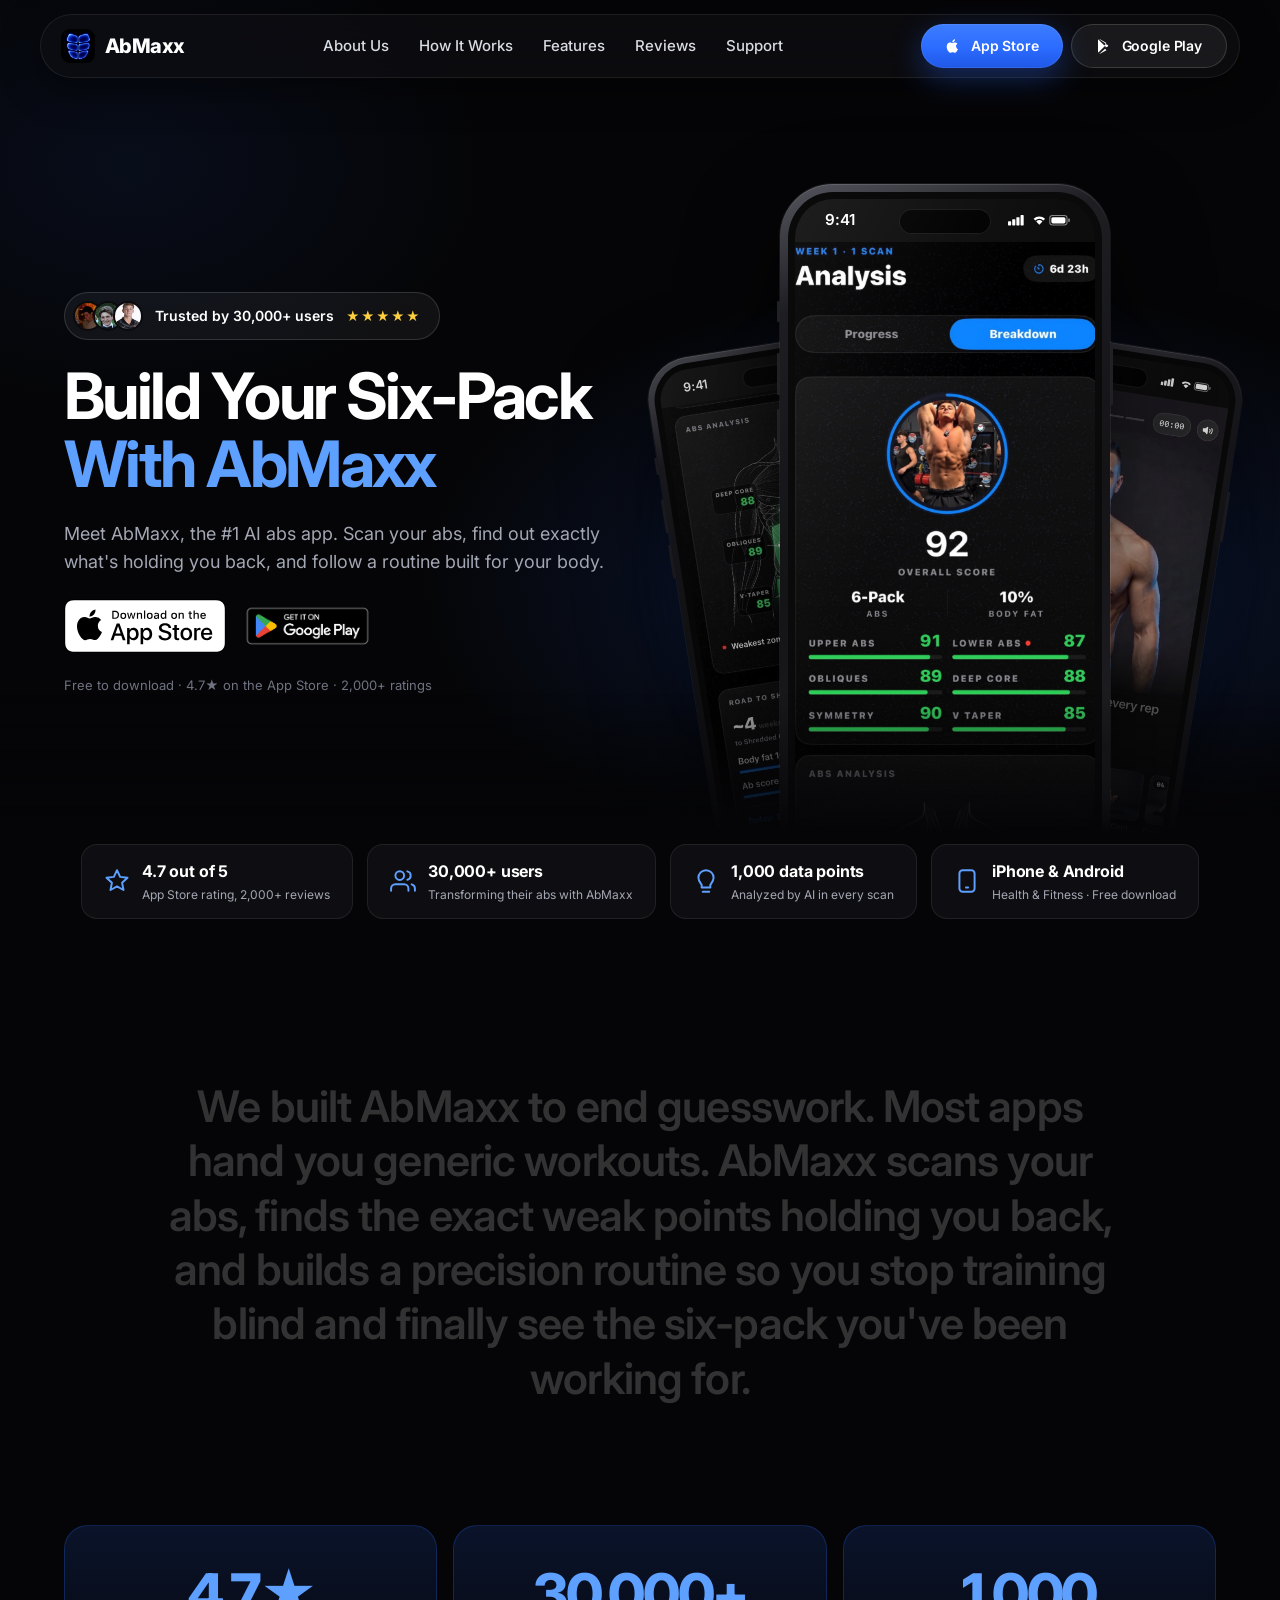
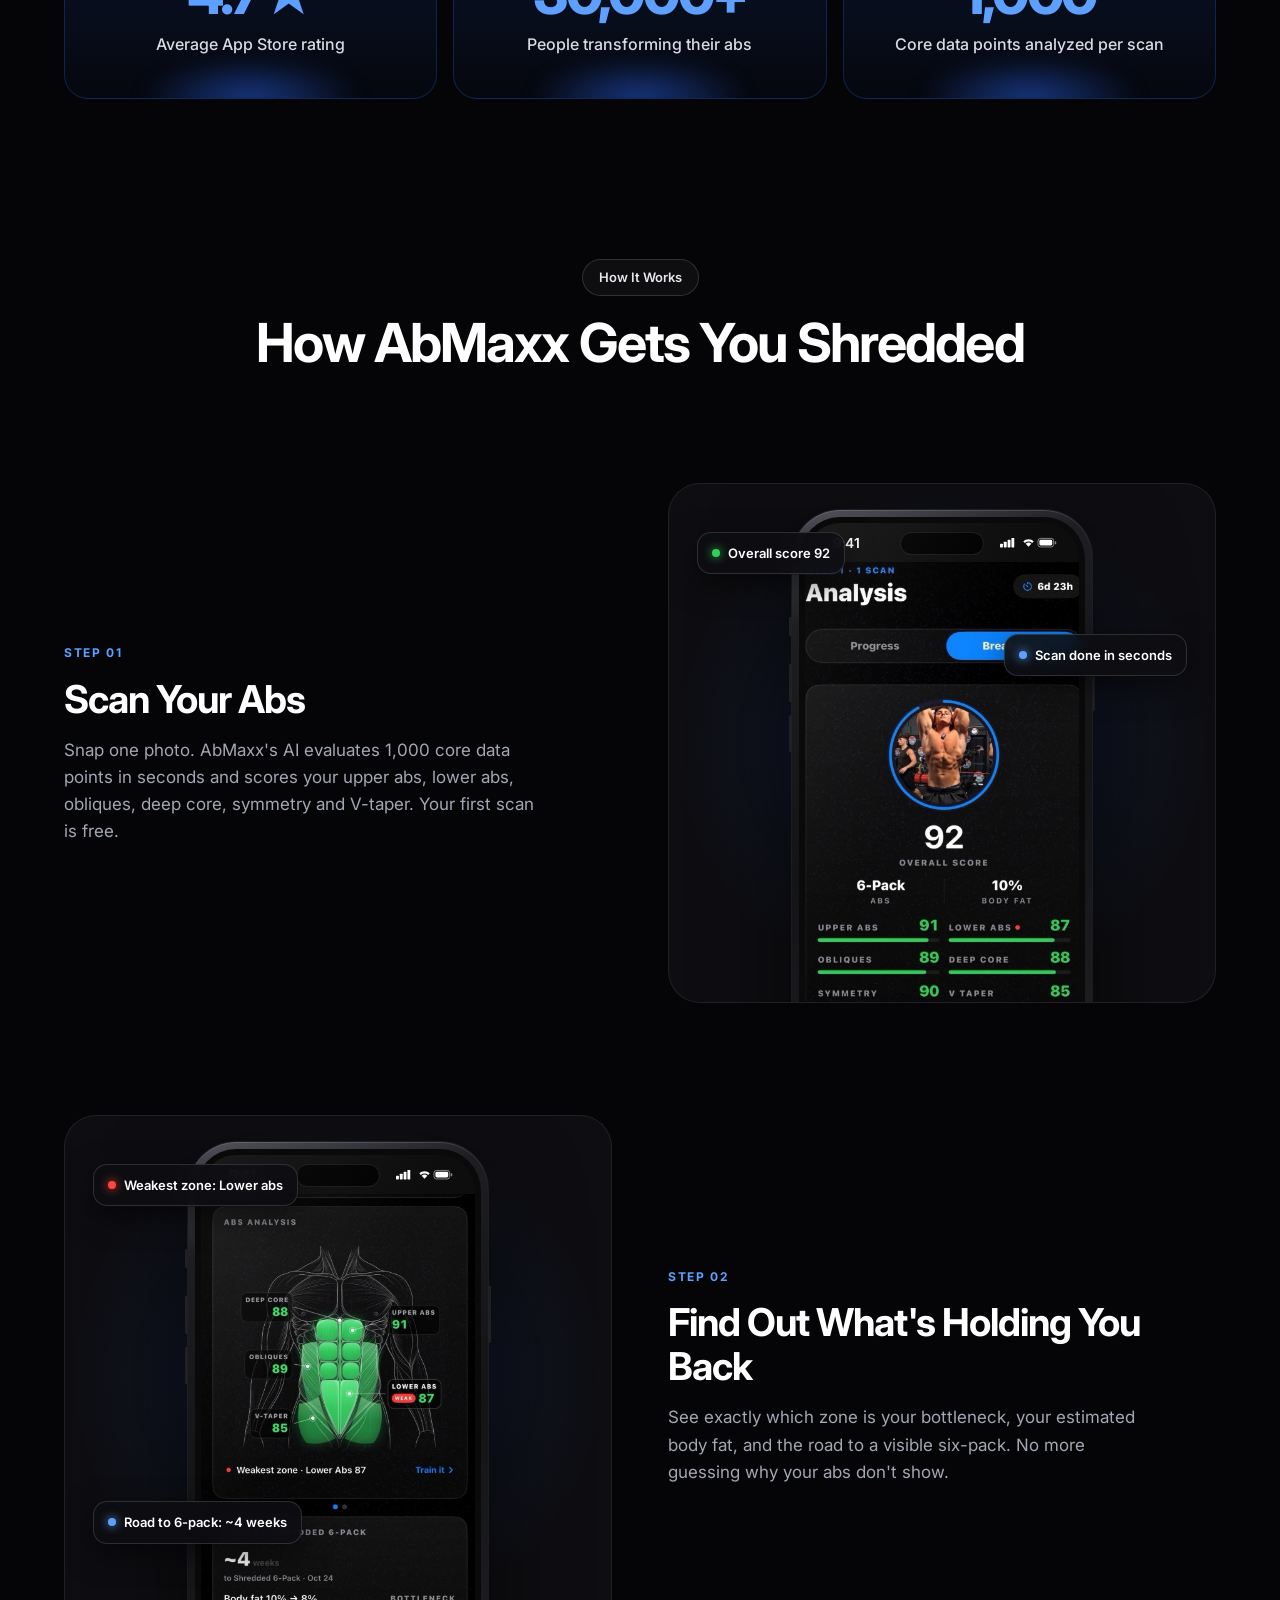
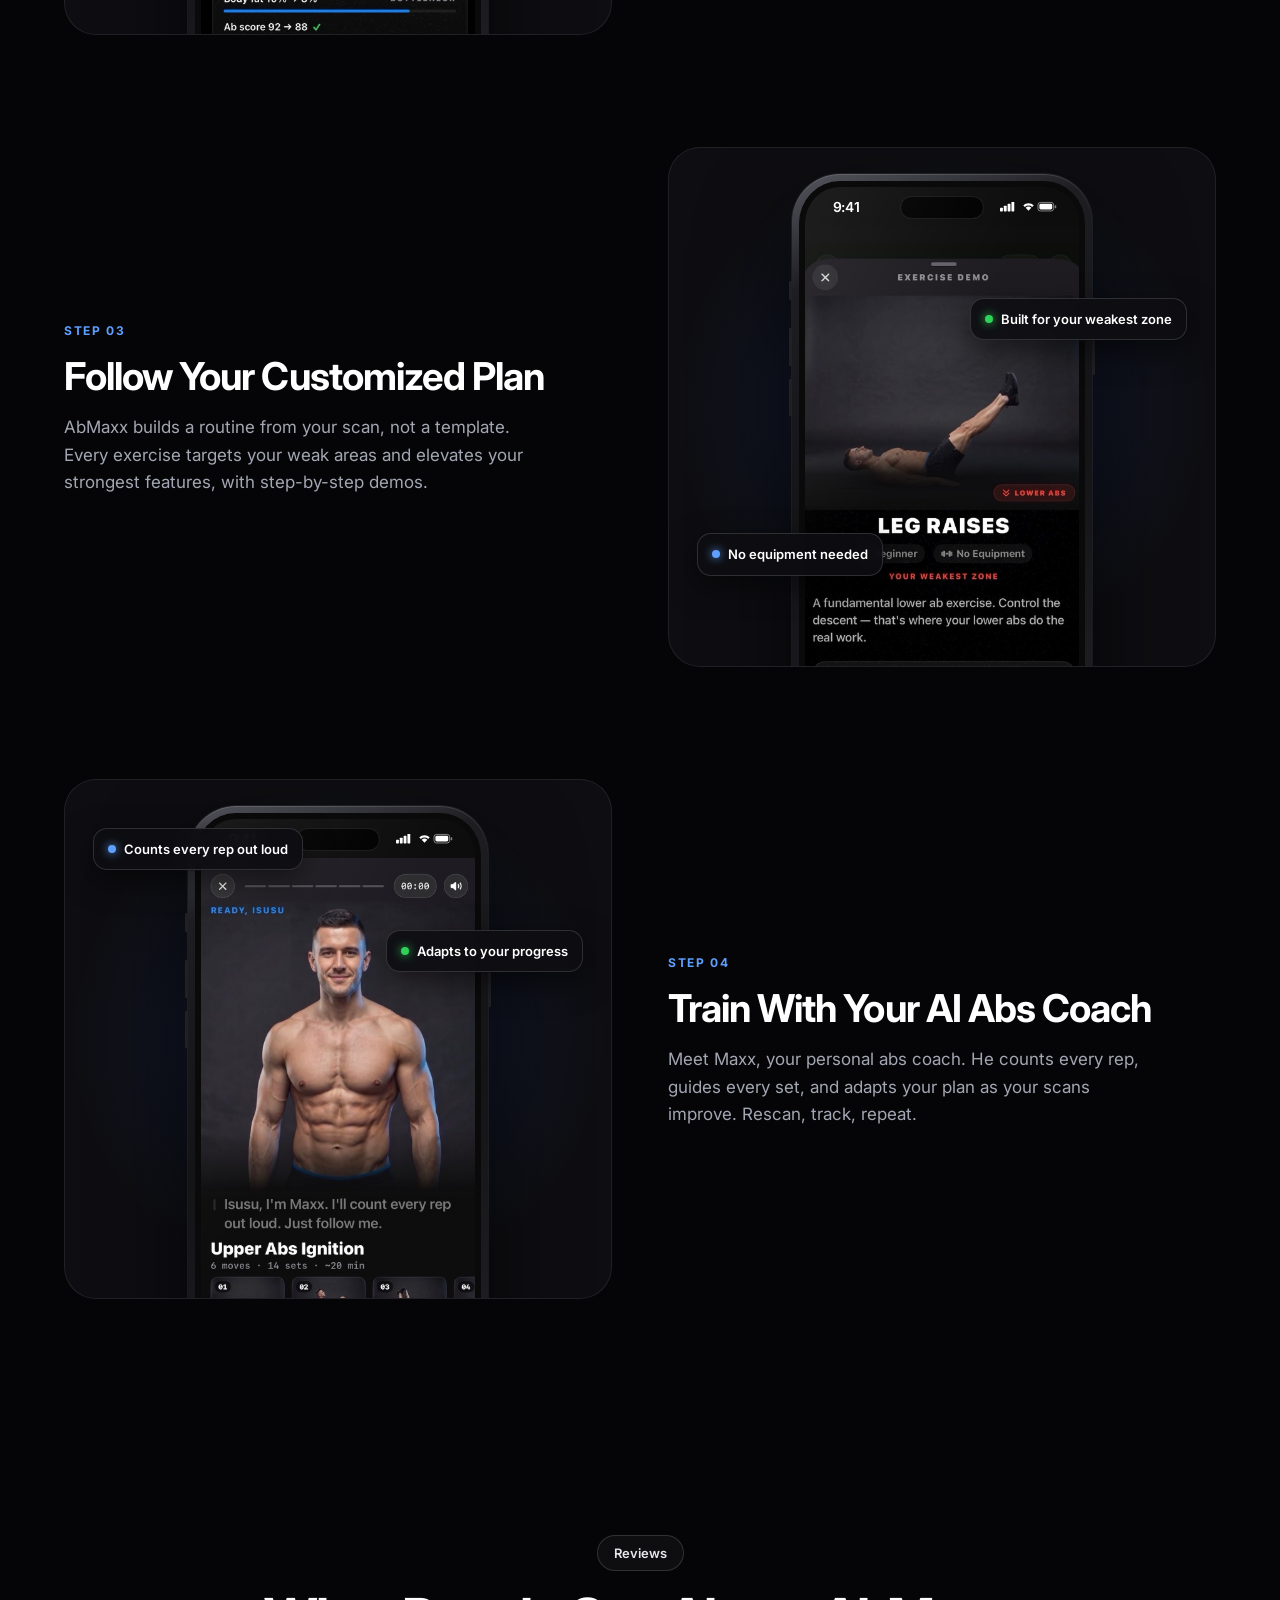
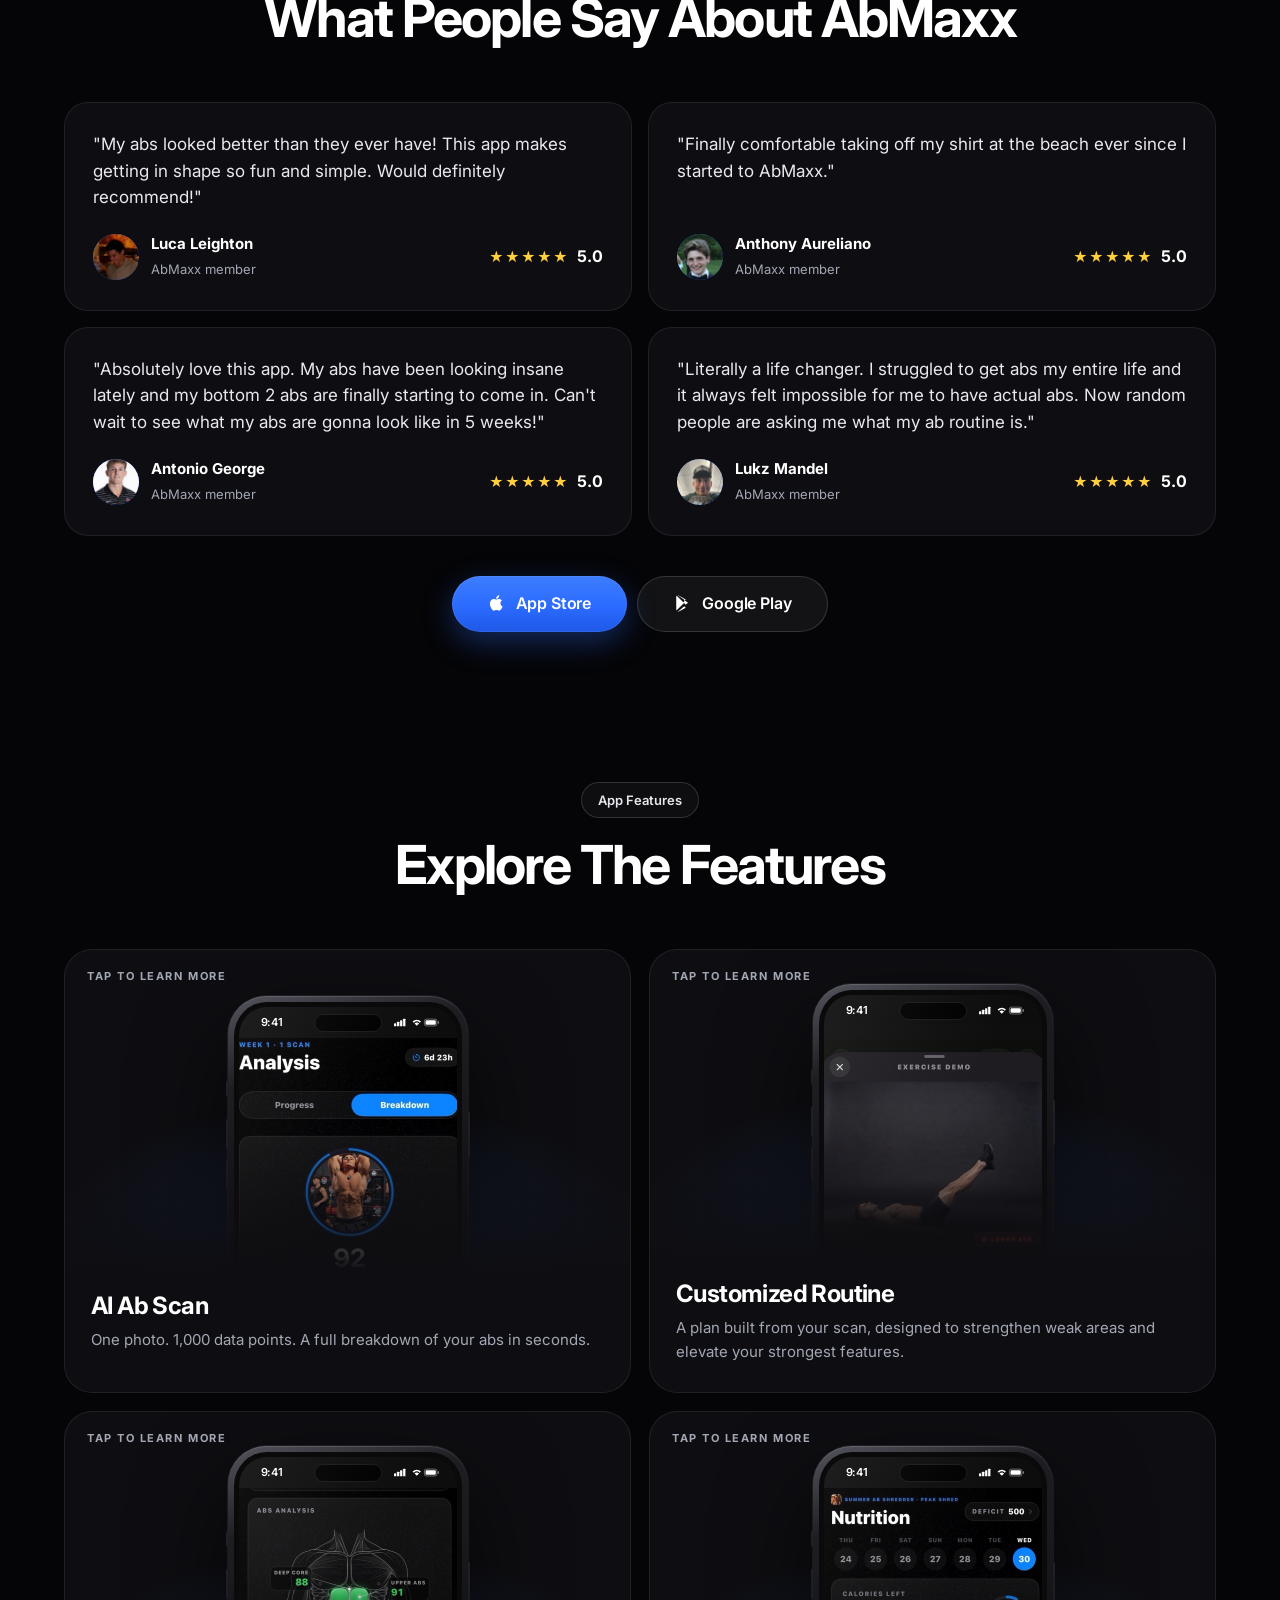
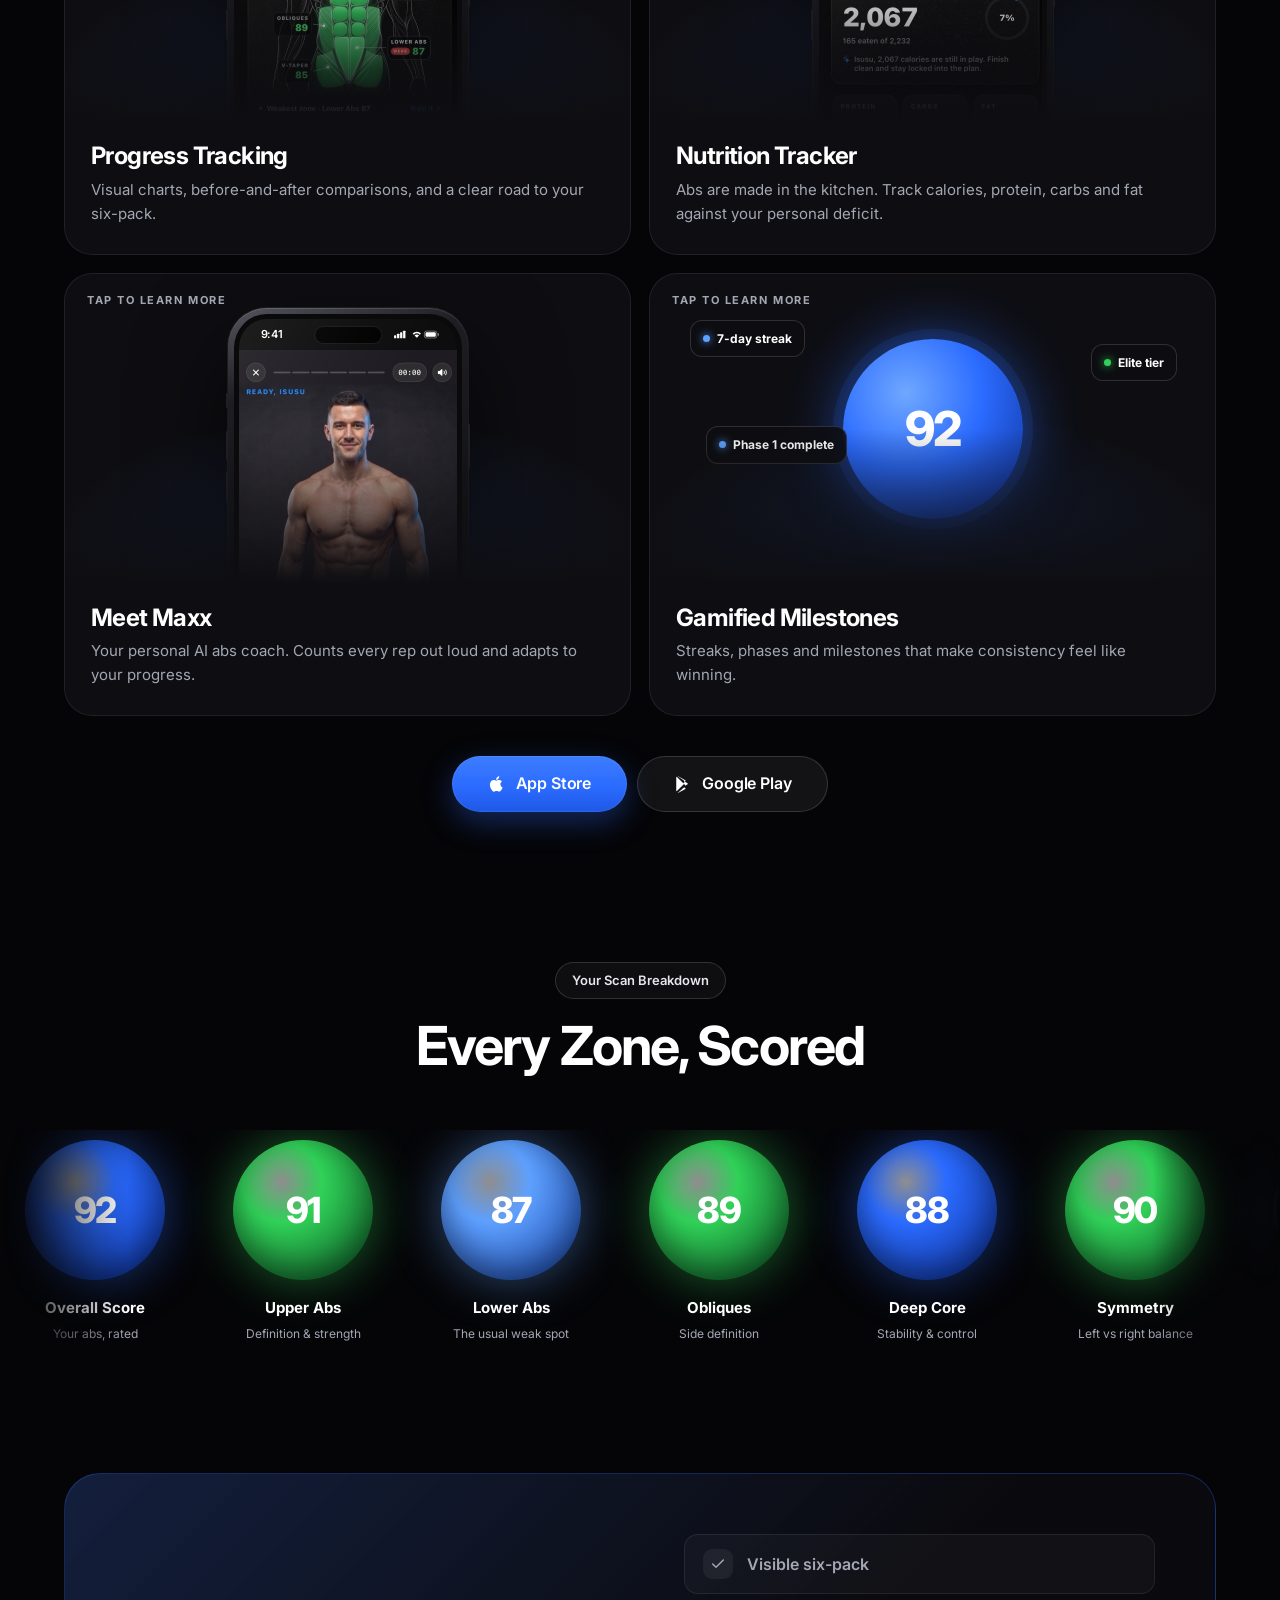
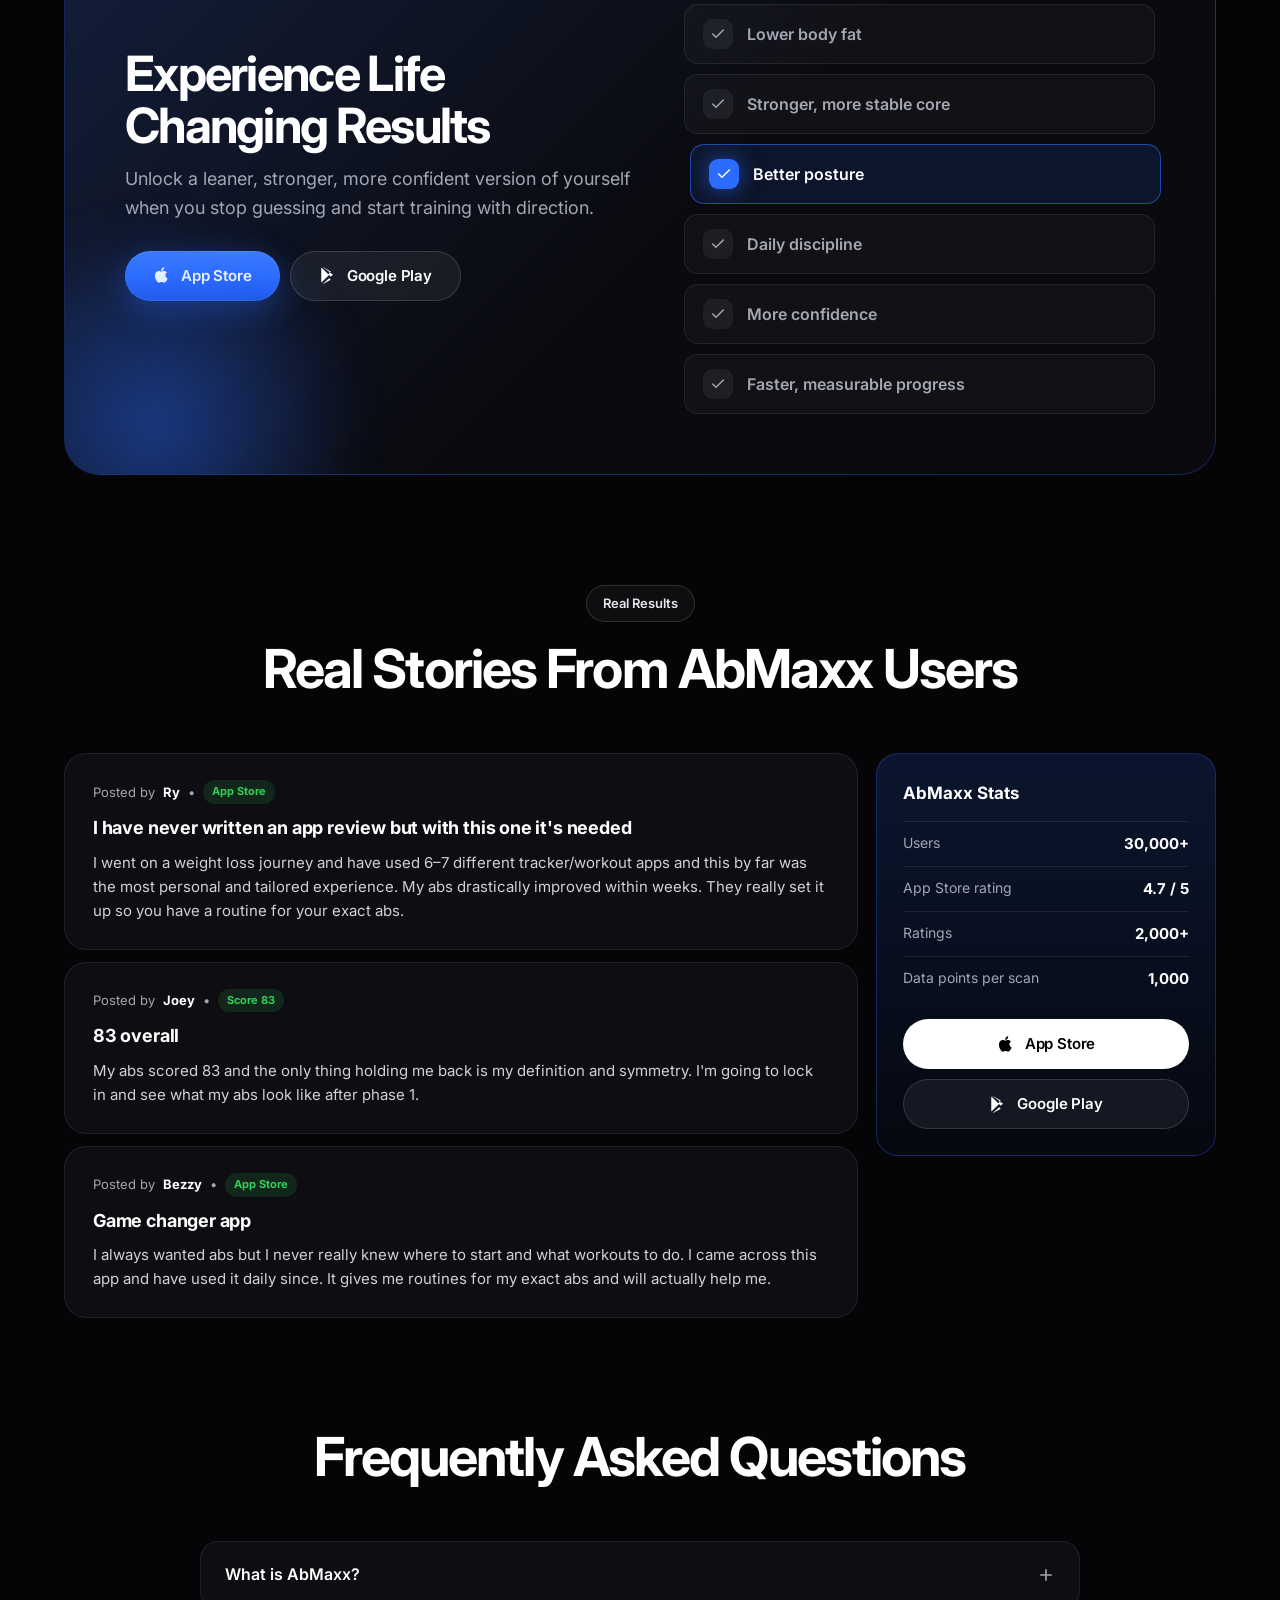
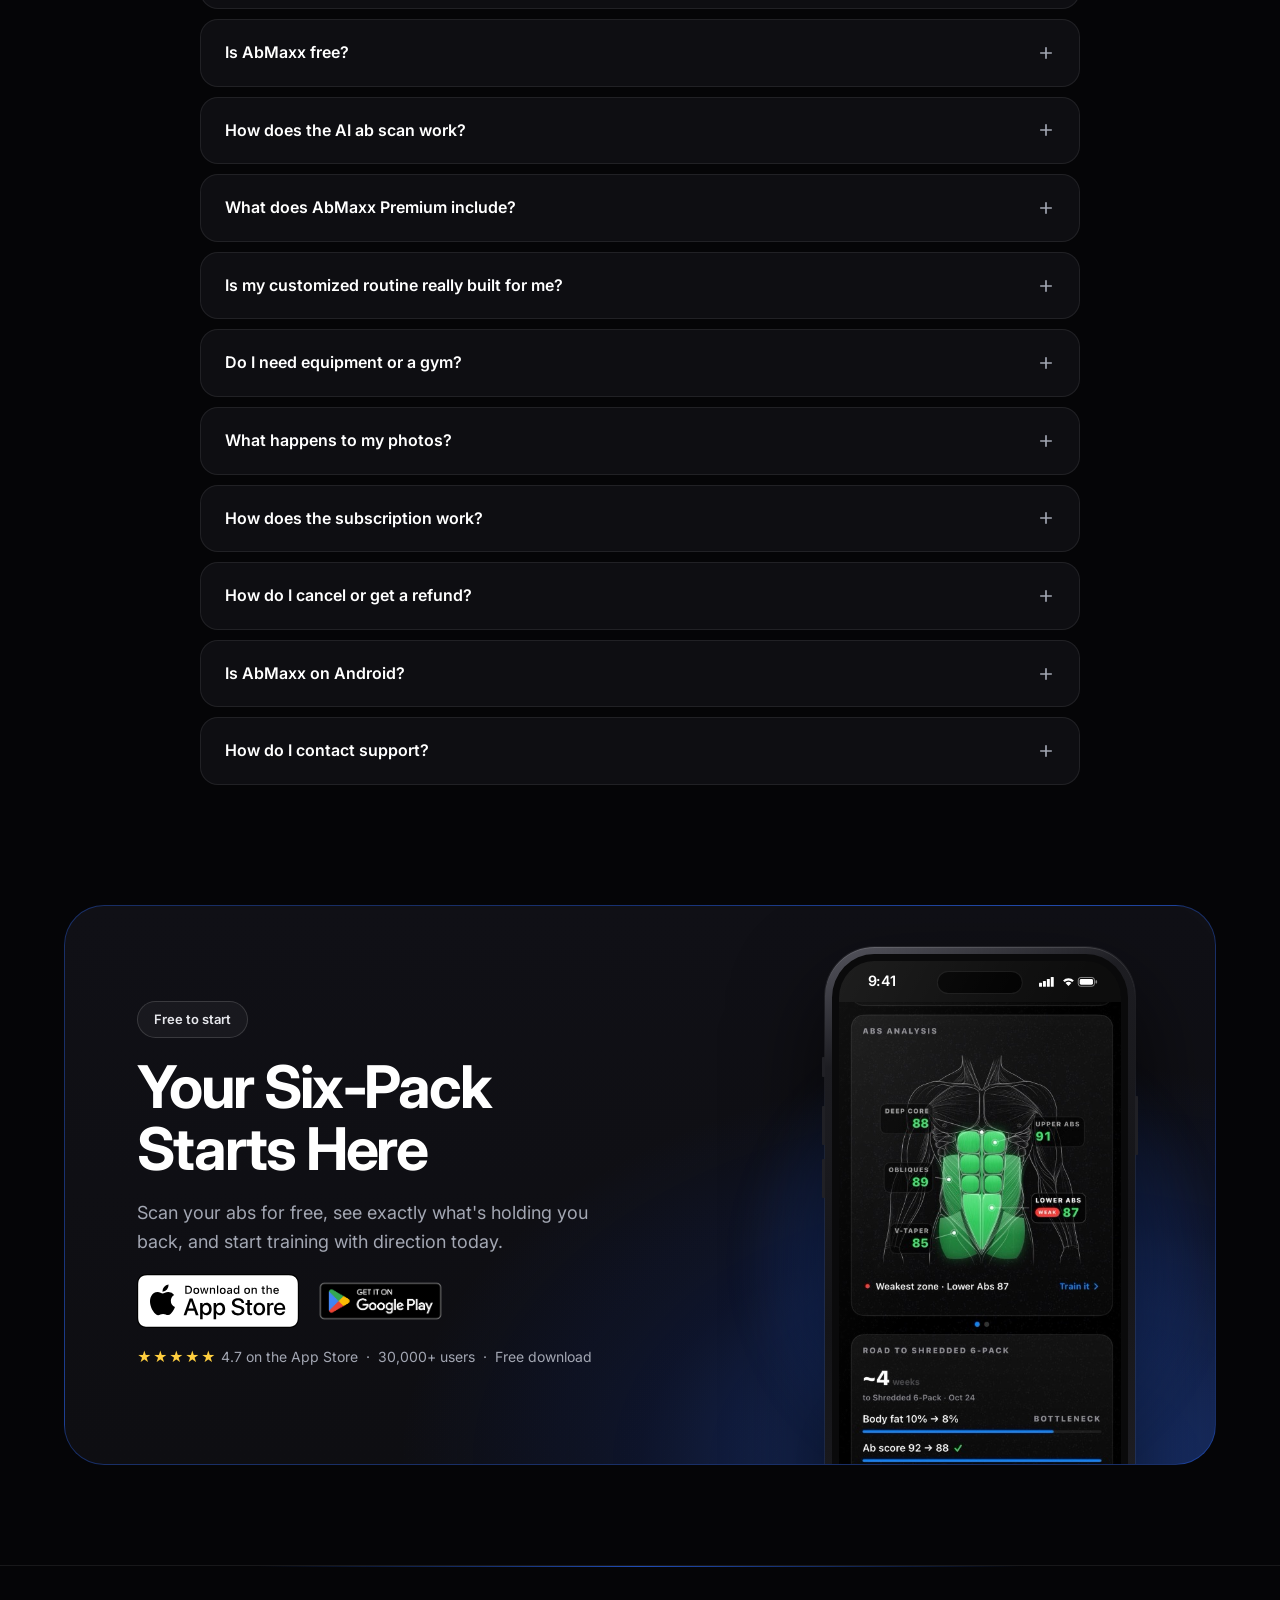
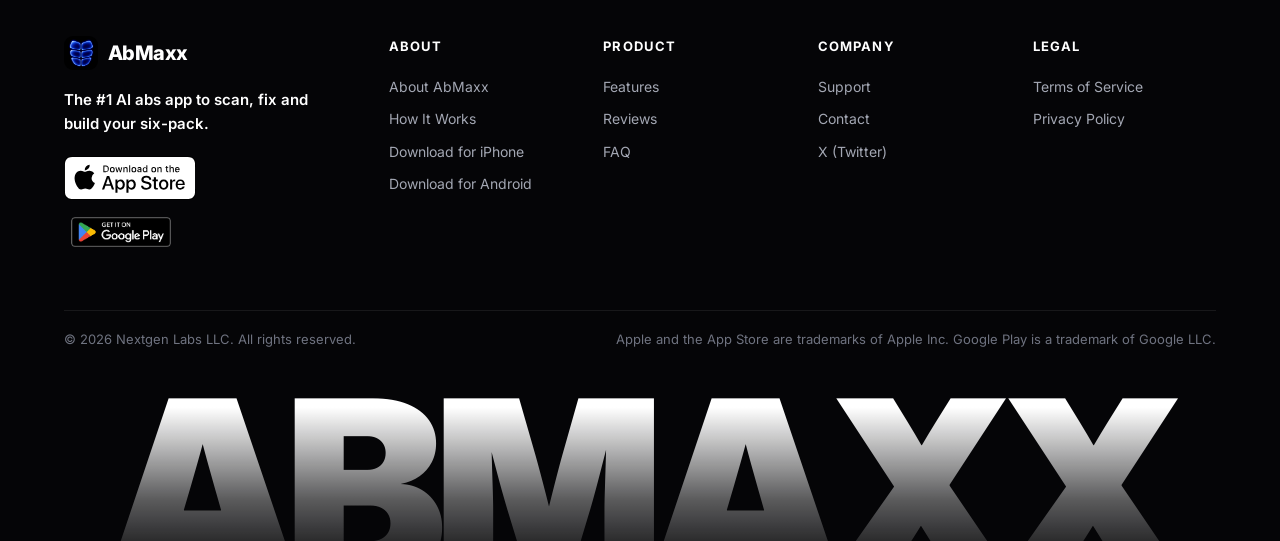
==== commit 893578db: "Replace Download buttons with App Store + Google Play links; drop cancel-subscription from support C" ====
--- a/index.html
+++ b/index.html
@@ -40,7 +40,7 @@
       <a href="#reviews">Reviews</a>
       <a href="/support/">Support</a>
     </div>
-    <a class="btn btn--primary" href="#download">Download</a>
+    <div class="dl dl--nav"><a class="btn btn--primary" href="https://apps.apple.com/us/app/abmaxx-become-shredded/id6757769125" aria-label="Download AbMaxx on the App Store"><svg viewBox="0 0 24 24" aria-hidden="true" fill="currentColor"><path d="M16.4 12.6c0-2.6 2.1-3.8 2.2-3.9-1.2-1.8-3.1-2-3.7-2-1.6-.2-3.1.9-3.9.9-.8 0-2-.9-3.4-.9-1.7 0-3.3 1-4.2 2.6-1.8 3.1-.5 7.8 1.3 10.3.9 1.3 1.9 2.7 3.3 2.6 1.3-.1 1.8-.9 3.4-.9s2 .9 3.4.8c1.4 0 2.3-1.3 3.2-2.6 1-1.5 1.4-2.9 1.4-3-.1 0-2.8-1.1-2.8-4.2zM13.9 5c.7-.9 1.2-2.1 1.1-3.3-1 0-2.3.7-3 1.6-.7.8-1.3 2-1.1 3.2 1.1.1 2.3-.6 3-1.5z"/></svg>App Store</a><a class="btn btn--ghost" href="https://play.google.com/store/apps/details?id=com.rork.abmaxx" aria-label="Get AbMaxx on Google Play"><svg viewBox="0 0 24 24" aria-hidden="true" fill="currentColor"><path d="M3.6 2.3 13.4 12l-9.8 9.7c-.4-.2-.6-.7-.6-1.2V3.5c0-.5.2-1 .6-1.2zm11.1 11-2.2-2.2 2.2-2.2 2.9 1.6c.9.5.9 1.7 0 2.2l-2.9 1.6zm-1.1-5.5L4.9 1.8c.3-.1.7-.1 1.1.1l9.7 5.5-2.1 2.1zm0 8.4 2.1 2.1-9.7 5.5c-.4.2-.8.2-1.1.1l8.7-7.7z"/></svg>Google Play</a></div>
     <button class="nav-toggle" id="nav-toggle" aria-label="Open menu" aria-expanded="false" aria-controls="mobile-menu"><span></span></button>
   </nav>
 </div>
@@ -51,7 +51,7 @@
   <a href="#reviews">Reviews</a>
   <a href="#faq">FAQ</a>
   <a href="/support/">Support</a>
-  <a class="btn btn--primary" href="#download">Download</a>
+  <div class="dl dl--menu"><a class="btn btn--primary" href="https://apps.apple.com/us/app/abmaxx-become-shredded/id6757769125" aria-label="Download AbMaxx on the App Store"><svg viewBox="0 0 24 24" aria-hidden="true" fill="currentColor"><path d="M16.4 12.6c0-2.6 2.1-3.8 2.2-3.9-1.2-1.8-3.1-2-3.7-2-1.6-.2-3.1.9-3.9.9-.8 0-2-.9-3.4-.9-1.7 0-3.3 1-4.2 2.6-1.8 3.1-.5 7.8 1.3 10.3.9 1.3 1.9 2.7 3.3 2.6 1.3-.1 1.8-.9 3.4-.9s2 .9 3.4.8c1.4 0 2.3-1.3 3.2-2.6 1-1.5 1.4-2.9 1.4-3-.1 0-2.8-1.1-2.8-4.2zM13.9 5c.7-.9 1.2-2.1 1.1-3.3-1 0-2.3.7-3 1.6-.7.8-1.3 2-1.1 3.2 1.1.1 2.3-.6 3-1.5z"/></svg>App Store</a><a class="btn btn--ghost" href="https://play.google.com/store/apps/details?id=com.rork.abmaxx" aria-label="Get AbMaxx on Google Play"><svg viewBox="0 0 24 24" aria-hidden="true" fill="currentColor"><path d="M3.6 2.3 13.4 12l-9.8 9.7c-.4-.2-.6-.7-.6-1.2V3.5c0-.5.2-1 .6-1.2zm11.1 11-2.2-2.2 2.2-2.2 2.9 1.6c.9.5.9 1.7 0 2.2l-2.9 1.6zm-1.1-5.5L4.9 1.8c.3-.1.7-.1 1.1.1l9.7 5.5-2.1 2.1zm0 8.4 2.1 2.1-9.7 5.5c-.4.2-.8.2-1.1.1l8.7-7.7z"/></svg>Google Play</a></div>
 </div>
 
 <main>
@@ -214,7 +214,7 @@
         <div class="meta"><div class="who"><span class="av"><b>L</b><img src="/reviews/lukz.jpg" alt="" loading="lazy" onerror="this.remove()"></span><div><b>Lukz Mandel</b><small>AbMaxx member</small></div></div><div class="score"><span class="stars">★★★★★</span>5.0</div></div>
       </div>
     </div>
-    <div class="cta-row reveal"><a class="btn btn--primary btn--lg" href="#download">Download</a></div>
+    <div class="cta-row reveal"><div class="dl"><a class="btn btn--primary btn--lg" href="https://apps.apple.com/us/app/abmaxx-become-shredded/id6757769125" aria-label="Download AbMaxx on the App Store"><svg viewBox="0 0 24 24" aria-hidden="true" fill="currentColor"><path d="M16.4 12.6c0-2.6 2.1-3.8 2.2-3.9-1.2-1.8-3.1-2-3.7-2-1.6-.2-3.1.9-3.9.9-.8 0-2-.9-3.4-.9-1.7 0-3.3 1-4.2 2.6-1.8 3.1-.5 7.8 1.3 10.3.9 1.3 1.9 2.7 3.3 2.6 1.3-.1 1.8-.9 3.4-.9s2 .9 3.4.8c1.4 0 2.3-1.3 3.2-2.6 1-1.5 1.4-2.9 1.4-3-.1 0-2.8-1.1-2.8-4.2zM13.9 5c.7-.9 1.2-2.1 1.1-3.3-1 0-2.3.7-3 1.6-.7.8-1.3 2-1.1 3.2 1.1.1 2.3-.6 3-1.5z"/></svg>App Store</a><a class="btn btn--ghost btn--lg" href="https://play.google.com/store/apps/details?id=com.rork.abmaxx" aria-label="Get AbMaxx on Google Play"><svg viewBox="0 0 24 24" aria-hidden="true" fill="currentColor"><path d="M3.6 2.3 13.4 12l-9.8 9.7c-.4-.2-.6-.7-.6-1.2V3.5c0-.5.2-1 .6-1.2zm11.1 11-2.2-2.2 2.2-2.2 2.9 1.6c.9.5.9 1.7 0 2.2l-2.9 1.6zm-1.1-5.5L4.9 1.8c.3-.1.7-.1 1.1.1l9.7 5.5-2.1 2.1zm0 8.4 2.1 2.1-9.7 5.5c-.4.2-.8.2-1.1.1l8.7-7.7z"/></svg>Google Play</a></div></div>
   </div>
 </section>
 
@@ -288,7 +288,7 @@
         </div>
       </button>
     </div>
-    <div class="cta-row reveal"><a class="btn btn--primary btn--lg" href="#download">Download</a></div>
+    <div class="cta-row reveal"><div class="dl"><a class="btn btn--primary btn--lg" href="https://apps.apple.com/us/app/abmaxx-become-shredded/id6757769125" aria-label="Download AbMaxx on the App Store"><svg viewBox="0 0 24 24" aria-hidden="true" fill="currentColor"><path d="M16.4 12.6c0-2.6 2.1-3.8 2.2-3.9-1.2-1.8-3.1-2-3.7-2-1.6-.2-3.1.9-3.9.9-.8 0-2-.9-3.4-.9-1.7 0-3.3 1-4.2 2.6-1.8 3.1-.5 7.8 1.3 10.3.9 1.3 1.9 2.7 3.3 2.6 1.3-.1 1.8-.9 3.4-.9s2 .9 3.4.8c1.4 0 2.3-1.3 3.2-2.6 1-1.5 1.4-2.9 1.4-3-.1 0-2.8-1.1-2.8-4.2zM13.9 5c.7-.9 1.2-2.1 1.1-3.3-1 0-2.3.7-3 1.6-.7.8-1.3 2-1.1 3.2 1.1.1 2.3-.6 3-1.5z"/></svg>App Store</a><a class="btn btn--ghost btn--lg" href="https://play.google.com/store/apps/details?id=com.rork.abmaxx" aria-label="Get AbMaxx on Google Play"><svg viewBox="0 0 24 24" aria-hidden="true" fill="currentColor"><path d="M3.6 2.3 13.4 12l-9.8 9.7c-.4-.2-.6-.7-.6-1.2V3.5c0-.5.2-1 .6-1.2zm11.1 11-2.2-2.2 2.2-2.2 2.9 1.6c.9.5.9 1.7 0 2.2l-2.9 1.6zm-1.1-5.5L4.9 1.8c.3-.1.7-.1 1.1.1l9.7 5.5-2.1 2.1zm0 8.4 2.1 2.1-9.7 5.5c-.4.2-.8.2-1.1.1l8.7-7.7z"/></svg>Google Play</a></div></div>
   </div>
 </section>
 
@@ -321,7 +321,7 @@
       <div>
         <h2>Experience Life Changing Results</h2>
         <p class="lead">Unlock a leaner, stronger, more confident version of yourself when you stop guessing and start training with direction.</p>
-        <a class="btn btn--primary" href="#download">Download</a>
+        <div class="dl"><a class="btn btn--primary" href="https://apps.apple.com/us/app/abmaxx-become-shredded/id6757769125" aria-label="Download AbMaxx on the App Store"><svg viewBox="0 0 24 24" aria-hidden="true" fill="currentColor"><path d="M16.4 12.6c0-2.6 2.1-3.8 2.2-3.9-1.2-1.8-3.1-2-3.7-2-1.6-.2-3.1.9-3.9.9-.8 0-2-.9-3.4-.9-1.7 0-3.3 1-4.2 2.6-1.8 3.1-.5 7.8 1.3 10.3.9 1.3 1.9 2.7 3.3 2.6 1.3-.1 1.8-.9 3.4-.9s2 .9 3.4.8c1.4 0 2.3-1.3 3.2-2.6 1-1.5 1.4-2.9 1.4-3-.1 0-2.8-1.1-2.8-4.2zM13.9 5c.7-.9 1.2-2.1 1.1-3.3-1 0-2.3.7-3 1.6-.7.8-1.3 2-1.1 3.2 1.1.1 2.3-.6 3-1.5z"/></svg>App Store</a><a class="btn btn--ghost" href="https://play.google.com/store/apps/details?id=com.rork.abmaxx" aria-label="Get AbMaxx on Google Play"><svg viewBox="0 0 24 24" aria-hidden="true" fill="currentColor"><path d="M3.6 2.3 13.4 12l-9.8 9.7c-.4-.2-.6-.7-.6-1.2V3.5c0-.5.2-1 .6-1.2zm11.1 11-2.2-2.2 2.2-2.2 2.9 1.6c.9.5.9 1.7 0 2.2l-2.9 1.6zm-1.1-5.5L4.9 1.8c.3-.1.7-.1 1.1.1l9.7 5.5-2.1 2.1zm0 8.4 2.1 2.1-9.7 5.5c-.4.2-.8.2-1.1.1l8.7-7.7z"/></svg>Google Play</a></div>
       </div>
       <div class="benefit-list">
         <div class="benefit active"><span class="ic"><svg viewBox="0 0 24 24" fill="none" stroke="currentColor" stroke-width="2.2" stroke-linecap="round"><path d="M4 12l5 5L20 6"/></svg></span>Visible six-pack</div>
@@ -367,7 +367,7 @@
         <div class="row"><span>App Store rating</span><b>4.7 / 5</b></div>
         <div class="row"><span>Ratings</span><b>2,000+</b></div>
         <div class="row"><span>Data points per scan</span><b>1,000</b></div>
-        <a class="btn btn--white" href="#download">Download AbMaxx</a>
+        <div class="dl dl--stack"><a class="btn btn--white" href="https://apps.apple.com/us/app/abmaxx-become-shredded/id6757769125" aria-label="Download AbMaxx on the App Store"><svg viewBox="0 0 24 24" aria-hidden="true" fill="currentColor"><path d="M16.4 12.6c0-2.6 2.1-3.8 2.2-3.9-1.2-1.8-3.1-2-3.7-2-1.6-.2-3.1.9-3.9.9-.8 0-2-.9-3.4-.9-1.7 0-3.3 1-4.2 2.6-1.8 3.1-.5 7.8 1.3 10.3.9 1.3 1.9 2.7 3.3 2.6 1.3-.1 1.8-.9 3.4-.9s2 .9 3.4.8c1.4 0 2.3-1.3 3.2-2.6 1-1.5 1.4-2.9 1.4-3-.1 0-2.8-1.1-2.8-4.2zM13.9 5c.7-.9 1.2-2.1 1.1-3.3-1 0-2.3.7-3 1.6-.7.8-1.3 2-1.1 3.2 1.1.1 2.3-.6 3-1.5z"/></svg>App Store</a><a class="btn btn--ghost" href="https://play.google.com/store/apps/details?id=com.rork.abmaxx" aria-label="Get AbMaxx on Google Play"><svg viewBox="0 0 24 24" aria-hidden="true" fill="currentColor"><path d="M3.6 2.3 13.4 12l-9.8 9.7c-.4-.2-.6-.7-.6-1.2V3.5c0-.5.2-1 .6-1.2zm11.1 11-2.2-2.2 2.2-2.2 2.9 1.6c.9.5.9 1.7 0 2.2l-2.9 1.6zm-1.1-5.5L4.9 1.8c.3-.1.7-.1 1.1.1l9.7 5.5-2.1 2.1zm0 8.4 2.1 2.1-9.7 5.5c-.4.2-.8.2-1.1.1l8.7-7.7z"/></svg>Google Play</a></div>
       </aside>
     </div>
   </div>
@@ -434,7 +434,8 @@
         <h5>About</h5>
         <a href="#about">About AbMaxx</a>
         <a href="#how">How It Works</a>
-        <a href="#download">Download</a>
+        <a href="https://apps.apple.com/us/app/abmaxx-become-shredded/id6757769125" rel="noopener">Download for iPhone</a>
+        <a href="https://play.google.com/store/apps/details?id=com.rork.abmaxx" rel="noopener">Download for Android</a>
       </div>
       <div class="foot-col">
         <h5>Product</h5>
@@ -452,7 +453,6 @@
         <h5>Legal</h5>
         <a href="https://abmaxxterms.carrd.co" rel="noopener" target="_blank">Terms of Service</a>
         <a href="https://abmaxxprivacypolicy.carrd.co" rel="noopener" target="_blank">Privacy Policy</a>
-        <a href="https://apps.apple.com/account/subscriptions" rel="noopener" target="_blank">Manage Subscription</a>
       </div>
     </div>
     <div class="foot-bottom">
--- a/styles.css
+++ b/styles.css
@@ -90,6 +90,19 @@
 .store:focus-visible { outline: 3px solid var(--blue-soft); outline-offset: 3px; }
 .store--play img { height: 54px; }
 
+
+/* Store button pairs */
+.dl { display: flex; flex-wrap: wrap; gap: 10px; align-items: center; }
+.dl .btn svg { width: 18px; height: 18px; flex: none; margin-top: -1px; }
+.dl--nav { flex-wrap: nowrap; gap: 8px; }
+.dl--nav .btn { height: 42px; padding: 0 18px; font-size: 14px; }
+.dl--nav .btn svg { width: 16px; height: 16px; }
+.dl--menu { flex-direction: column; align-items: stretch; margin-top: 8px; gap: 8px; }
+.dl--menu .btn { width: 100%; }
+.dl--stack { flex-direction: column; align-items: stretch; margin-top: 18px; }
+.cta-row .dl { justify-content: center; }
+.support-cards--2 { grid-template-columns: repeat(2, 1fr); max-width: 760px; margin-inline: auto; }
+
 /* Nav */
 .nav-wrap { position: fixed; top: 14px; left: 0; right: 0; z-index: 100; padding: 0 16px; pointer-events: none; }
 .nav {
@@ -359,7 +372,7 @@
 .side-card h4 { font-size: 17px; font-weight: 700; margin-bottom: 14px; }
 .side-card .row { display: flex; justify-content: space-between; padding: 10px 0; border-top: 1px solid var(--line); font-size: 14px; color: var(--muted); }
 .side-card .row b { color: #fff; font-size: 15px; }
-.side-card .btn { width: 100%; margin-top: 18px; }
+.side-card .dl .btn { width: 100%; }
 
 /* FAQ */
 .faq { padding: 0 0 120px; }
@@ -445,7 +458,7 @@
   .benefits-card { grid-template-columns: 1fr; padding: 40px; }
 }
 @media (max-width: 768px) {
-  .nav-links, .nav .btn--primary { display: none; }
+  .nav-links, .nav .dl--nav { display: none; }
   .nav-toggle { display: inline-flex; }
   .nav { padding-right: 10px; }
   .step, .step:nth-child(even) .step-visual { grid-template-columns: 1fr; order: 0; }
@@ -453,7 +466,7 @@
   .step-visual { min-height: 420px; }
   .step-visual .phone { width: 220px; }
   .chip--a { top: 24px; left: 16px; } .chip--b { top: 90px; right: 16px; } .chip--c { bottom: 70px; left: 16px; }
-  .stats-grid, .review-grid, .feature-grid, .support-cards { grid-template-columns: 1fr; }
+  .stats-grid, .review-grid, .feature-grid, .support-cards, .support-cards--2 { grid-template-columns: 1fr; }
   .feature .visual { height: 240px; }
   .feature .visual .phone { width: 200px; }
   .hero { padding-top: calc(var(--nav-h) + 56px); }
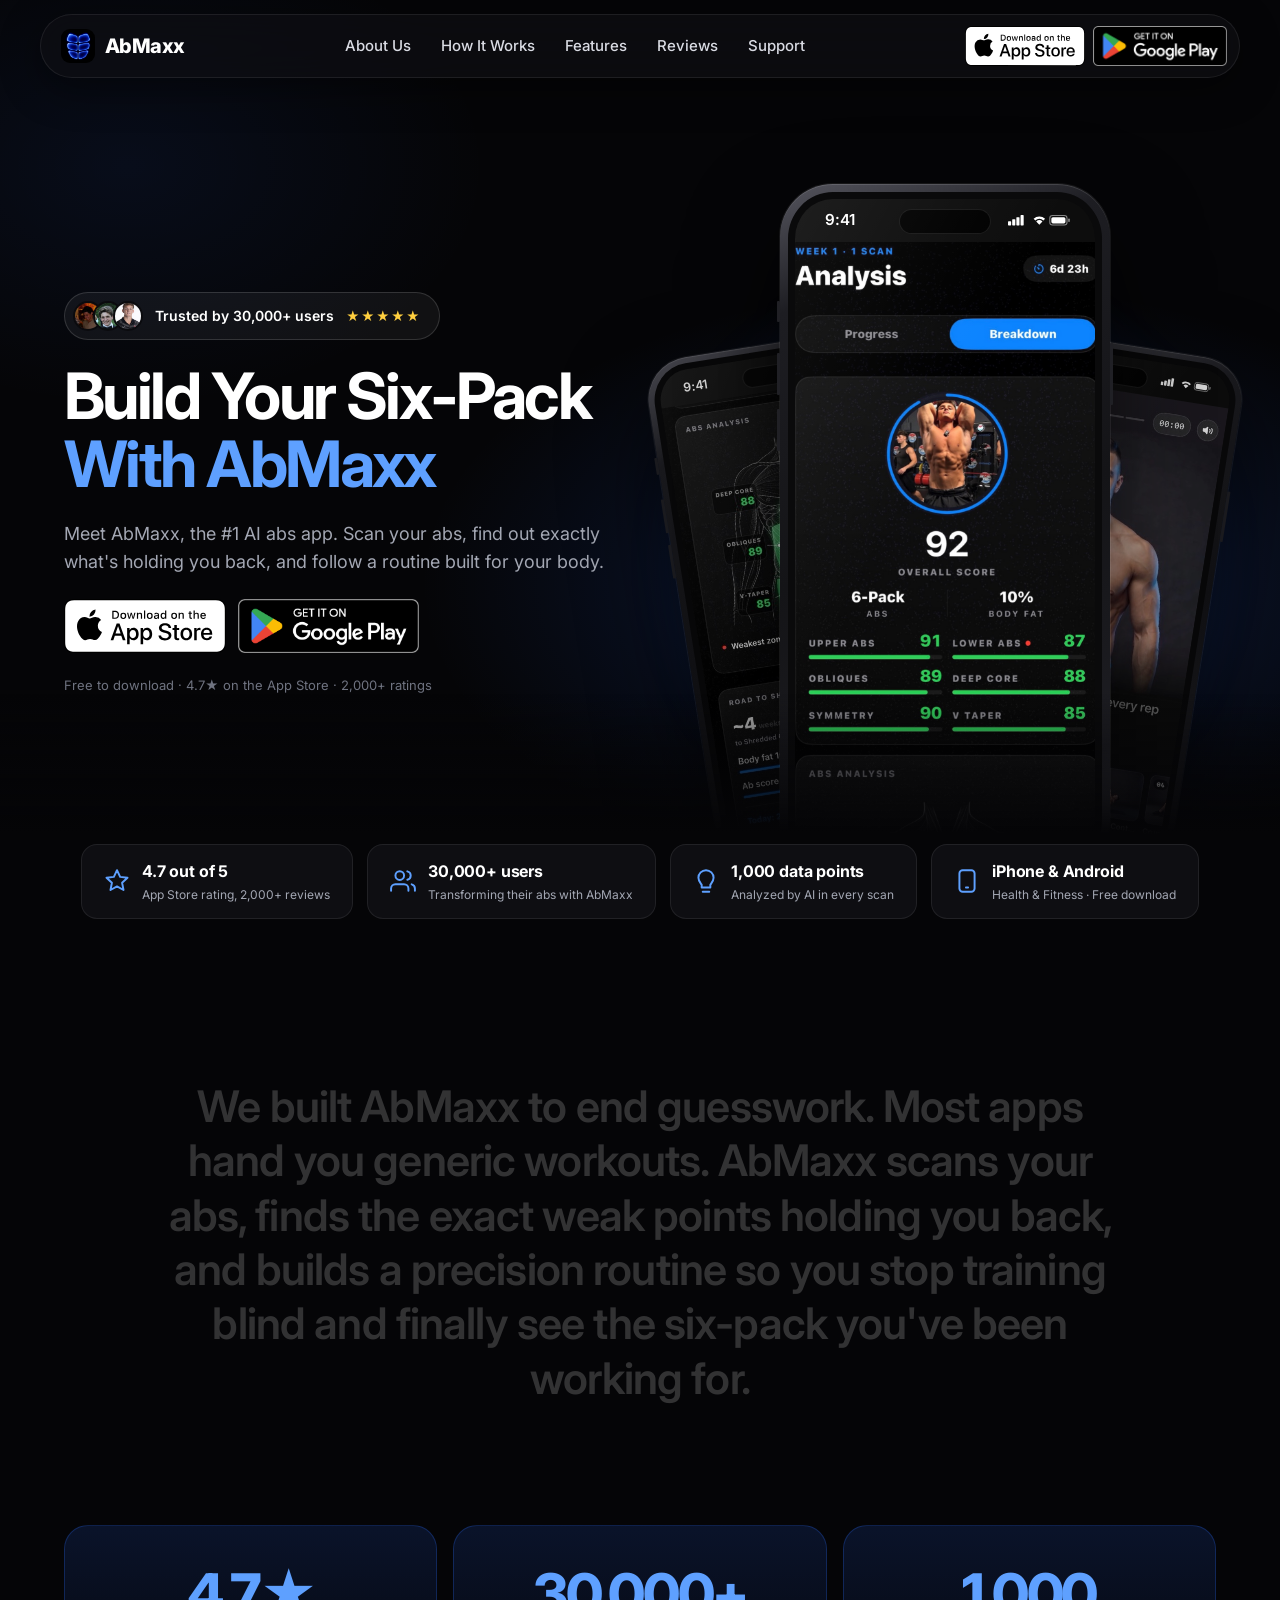
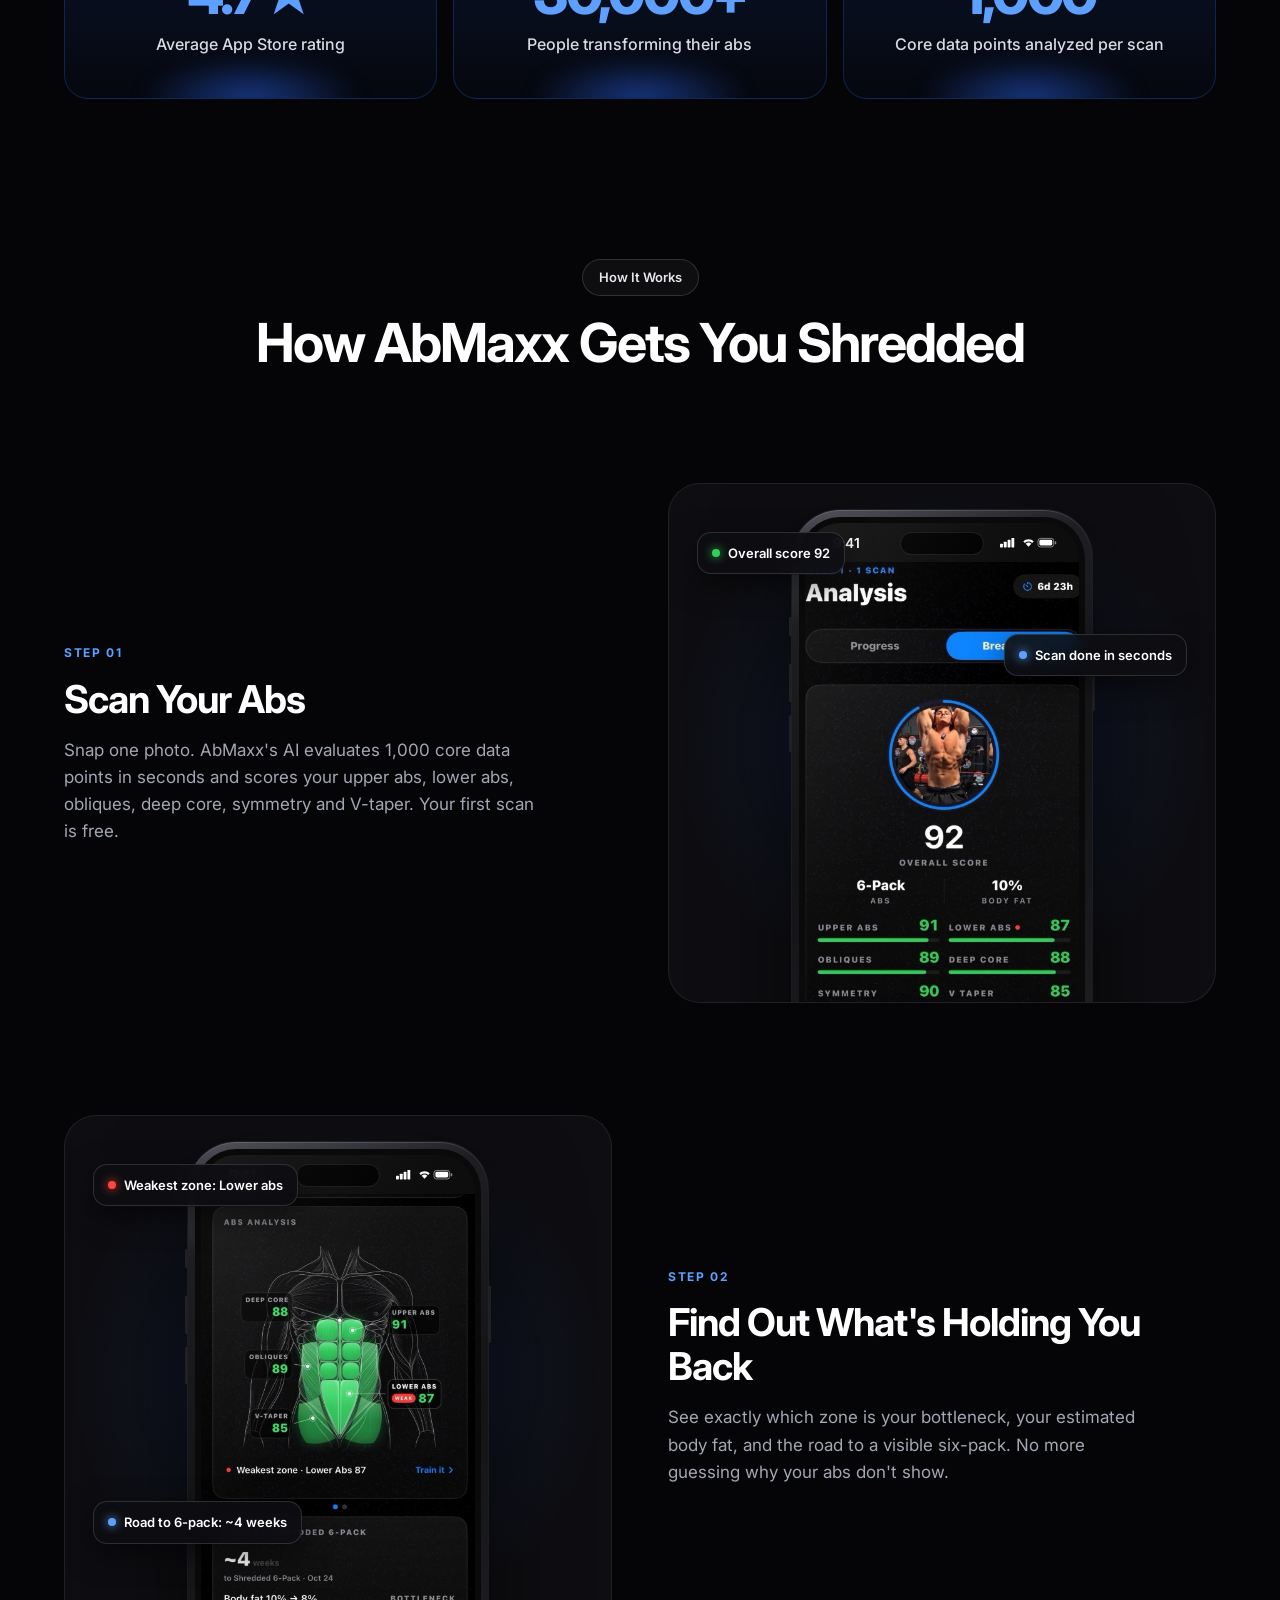
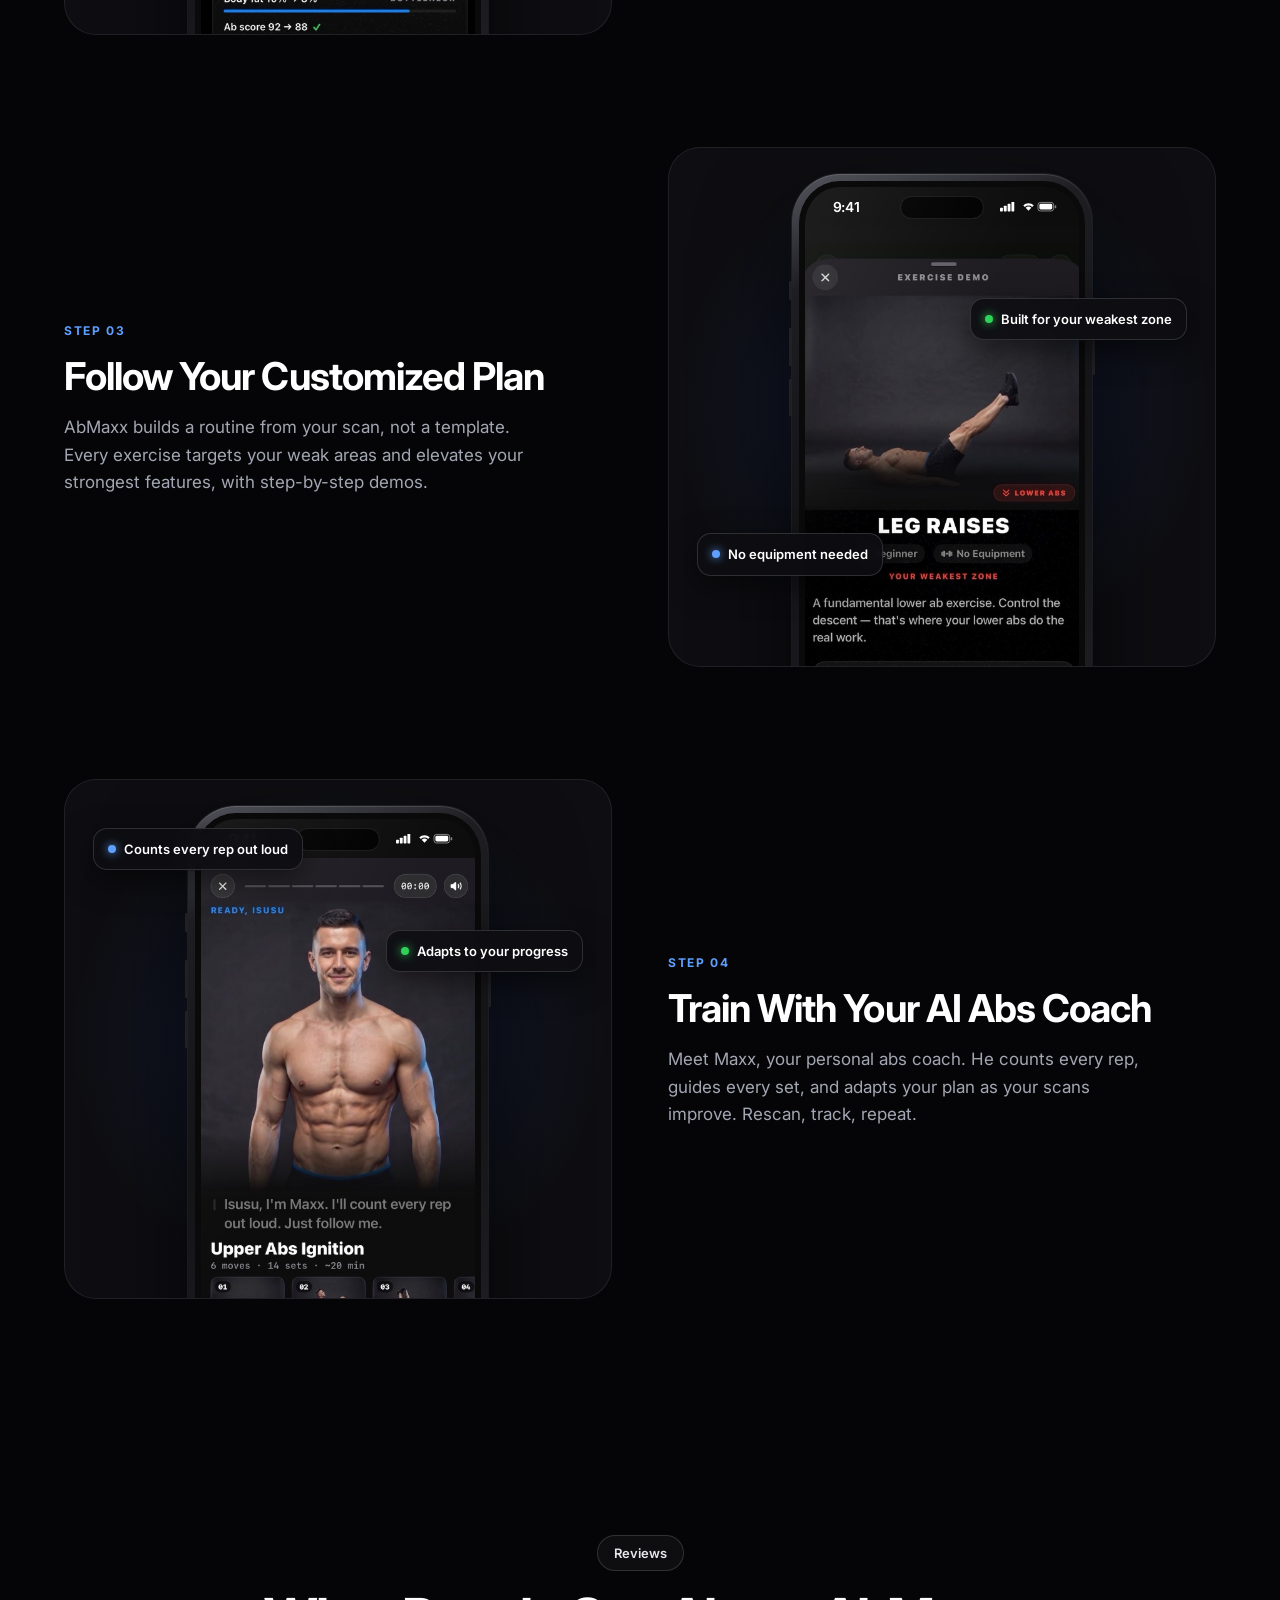
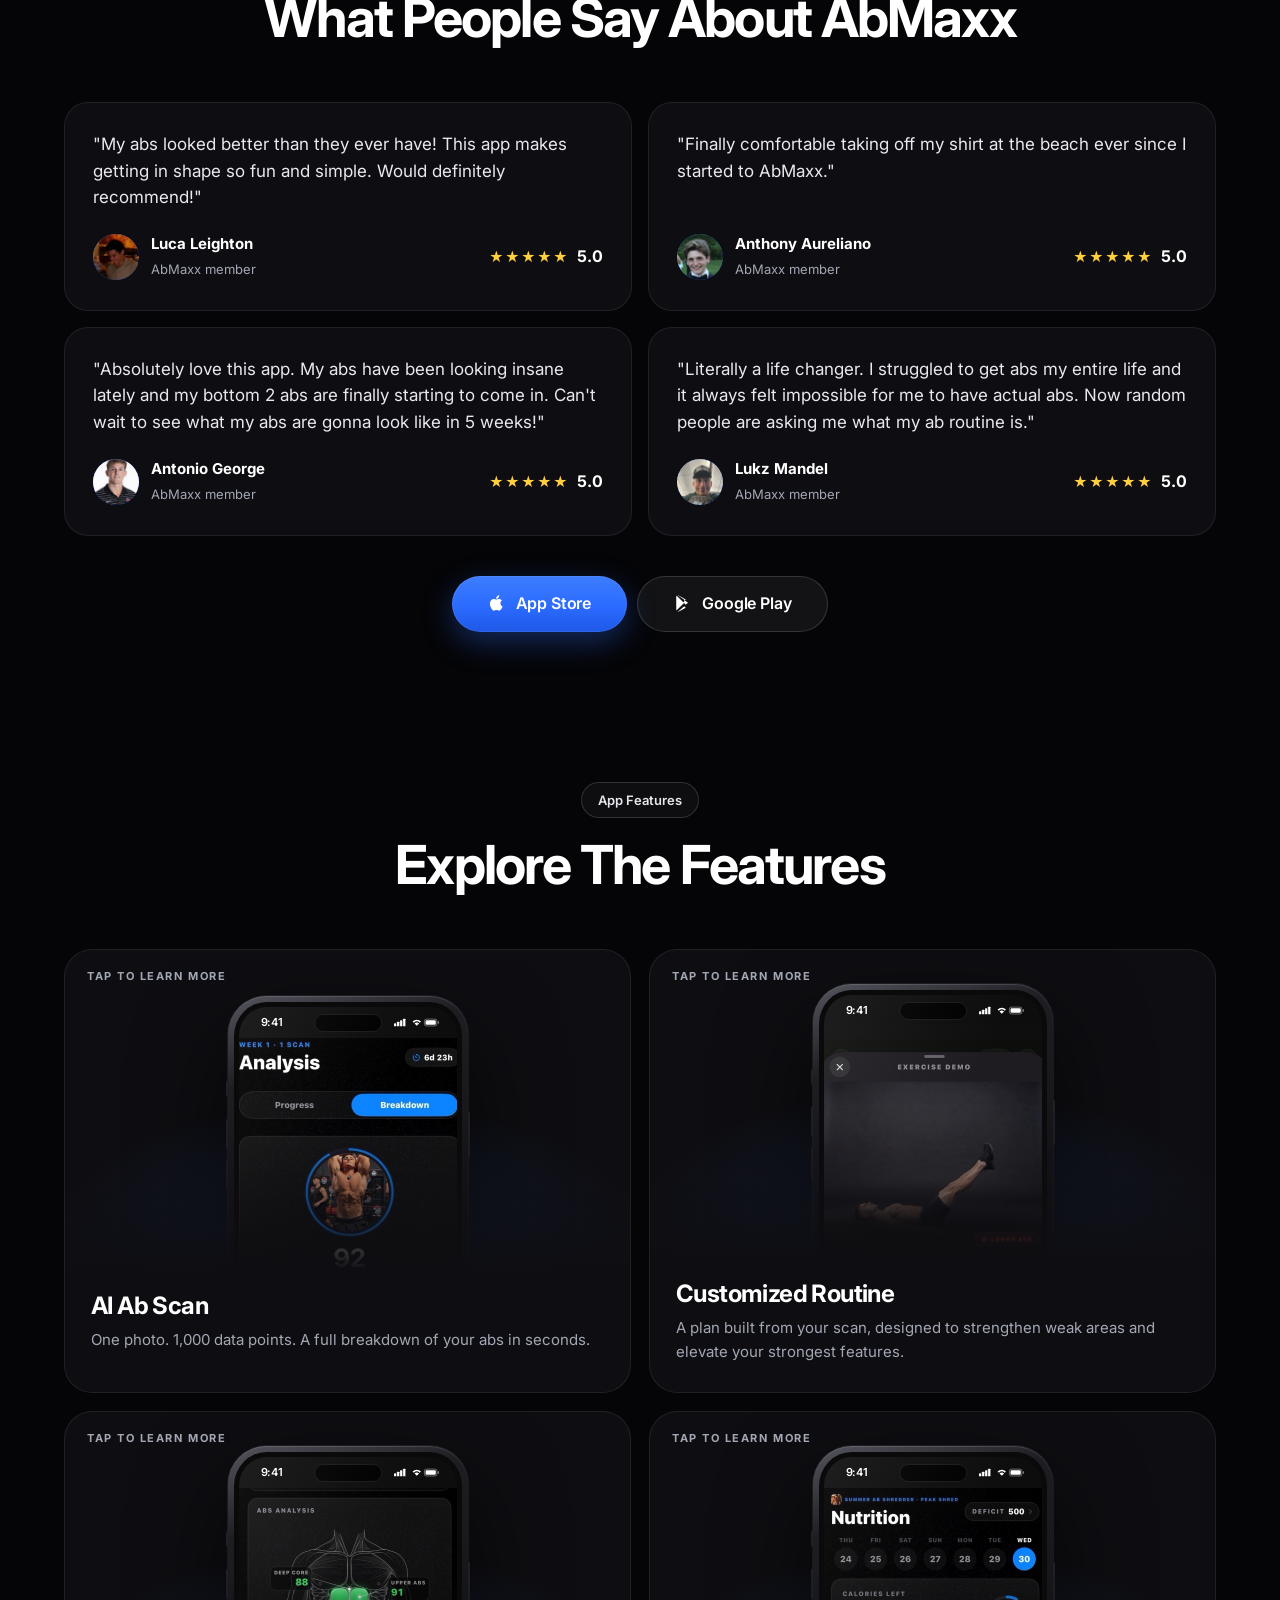
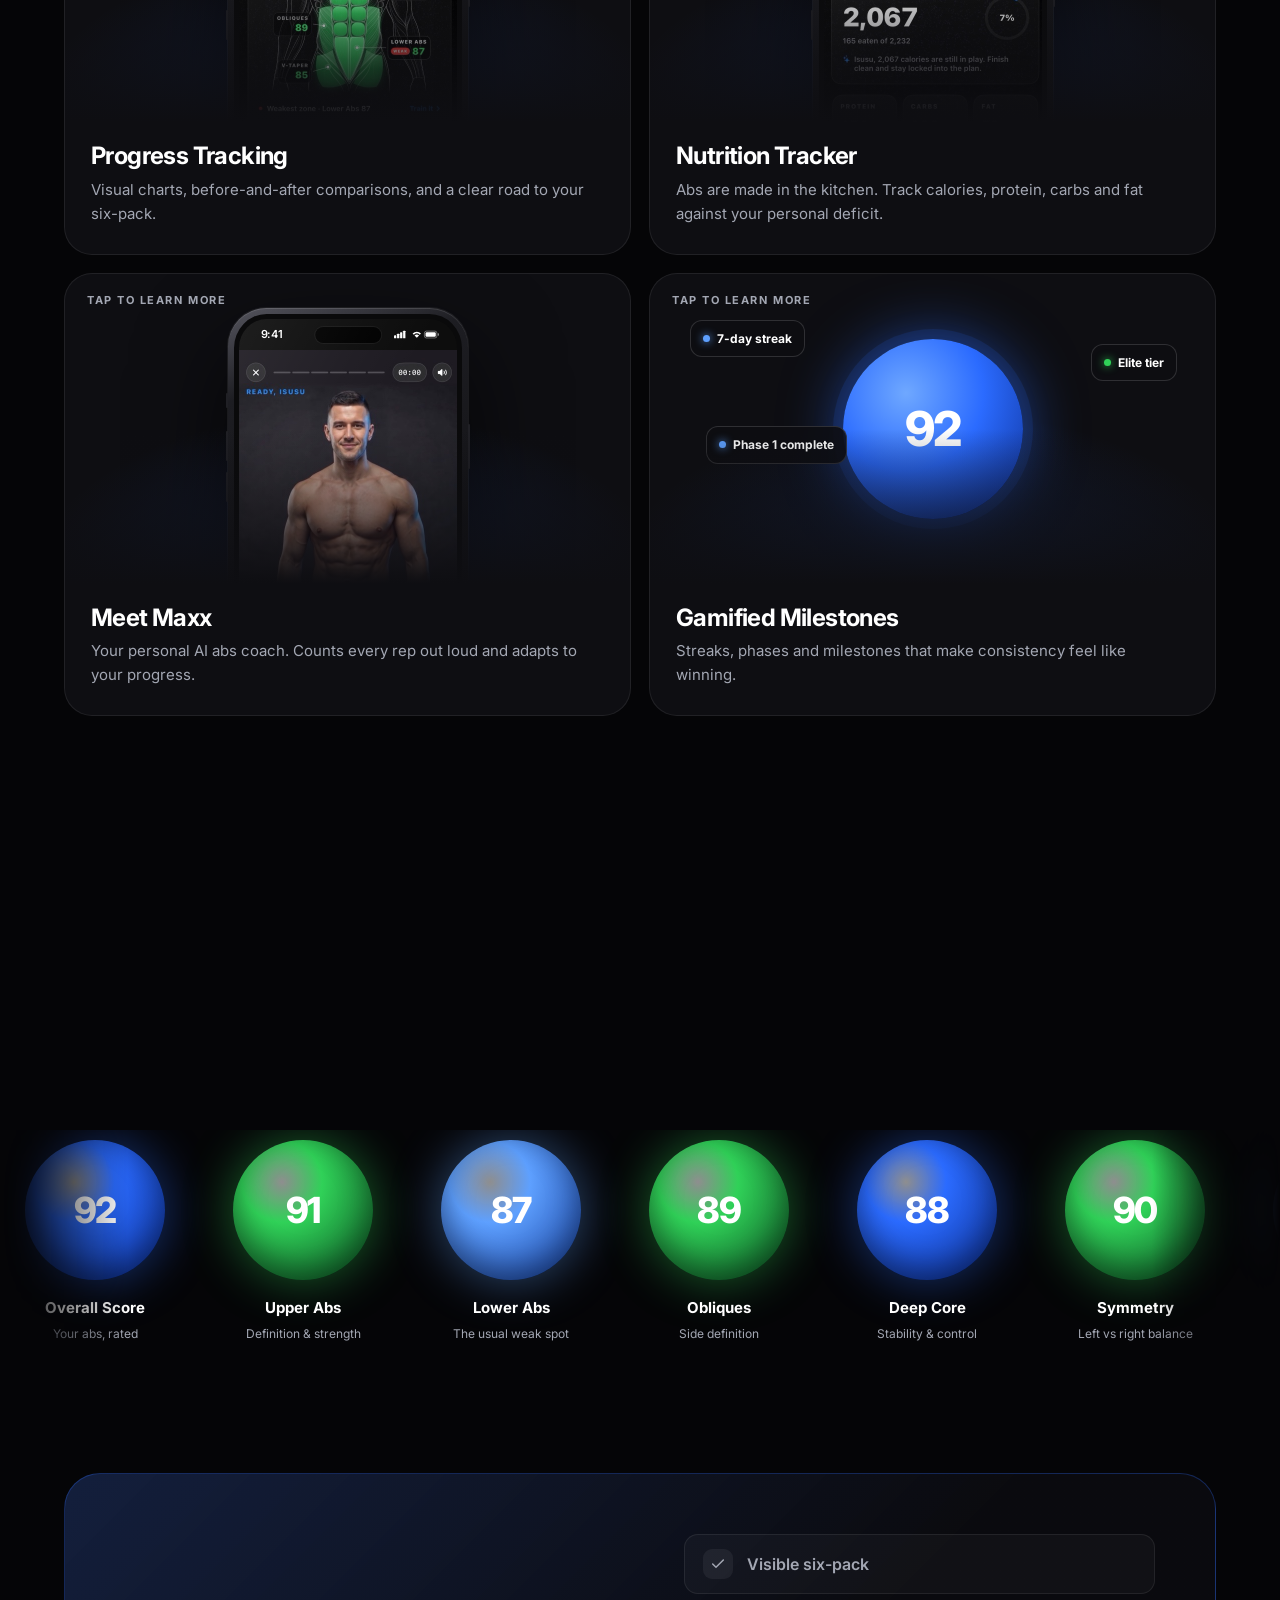
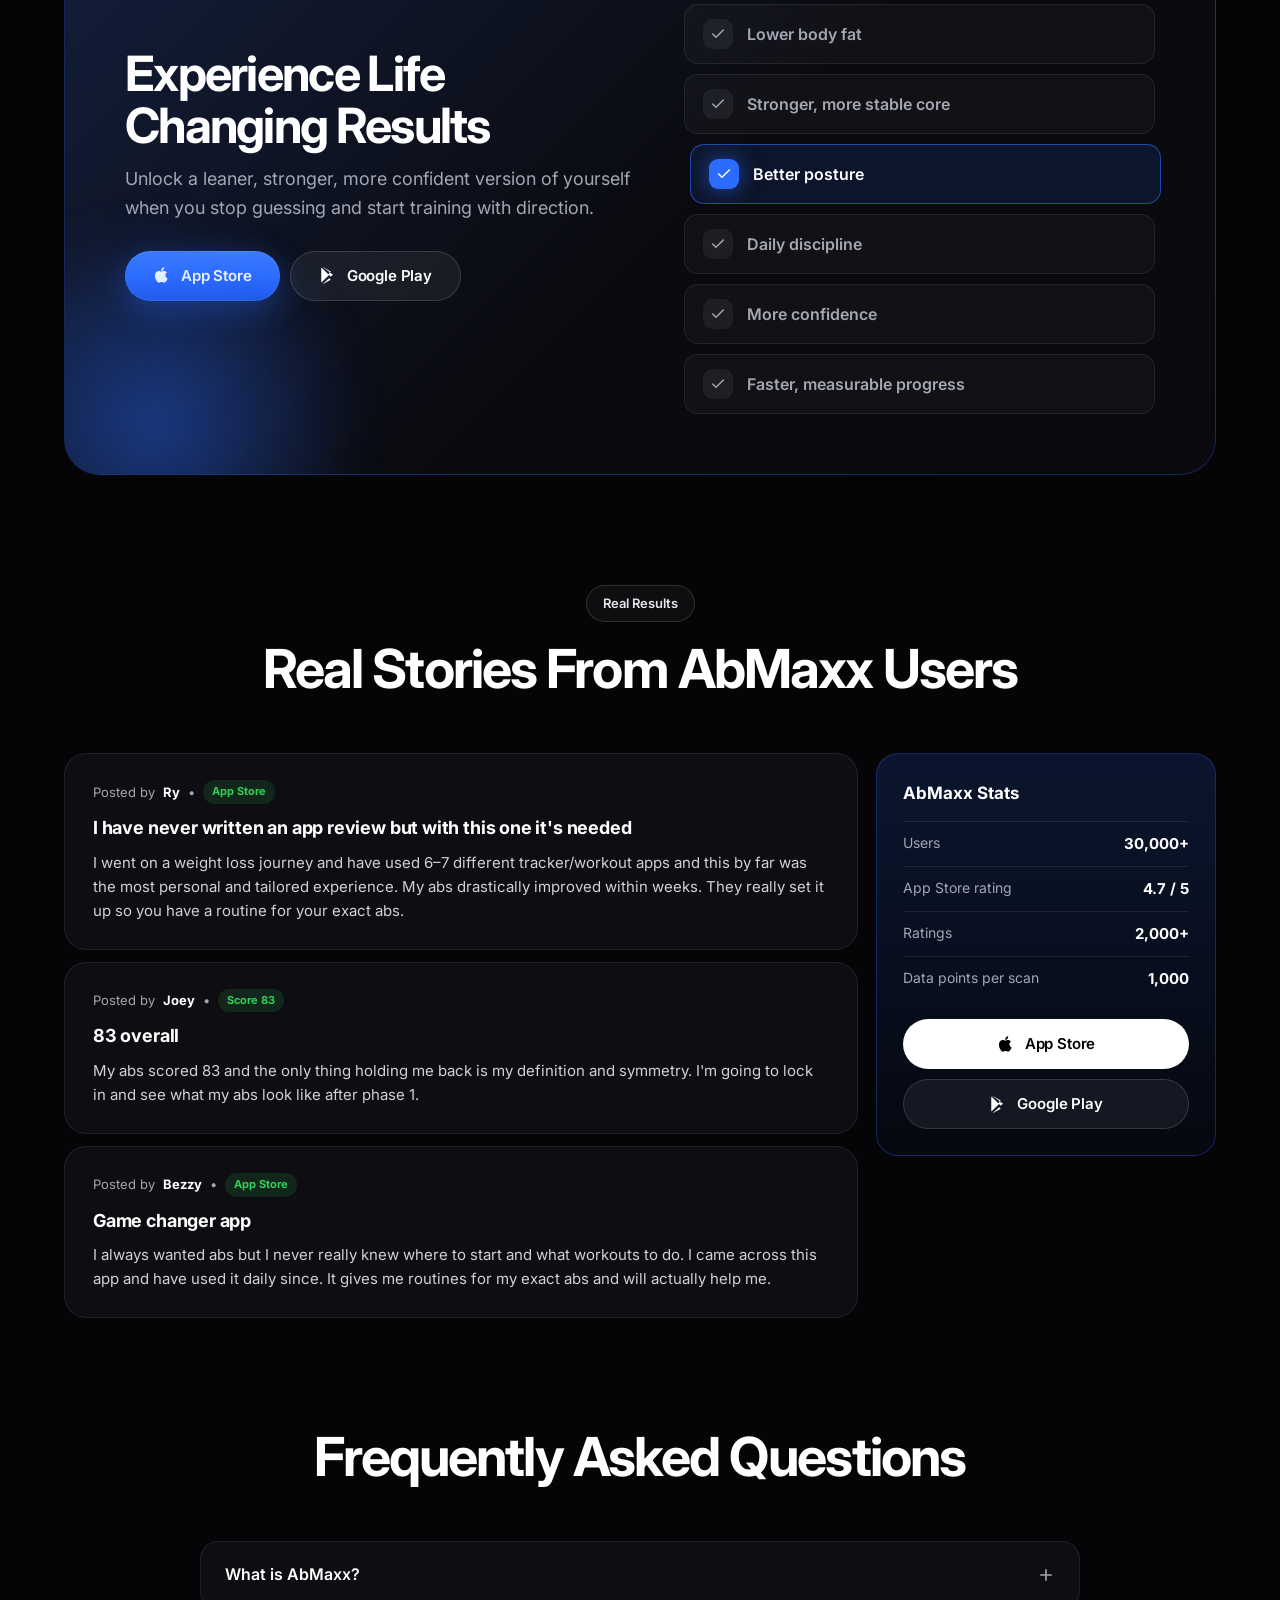
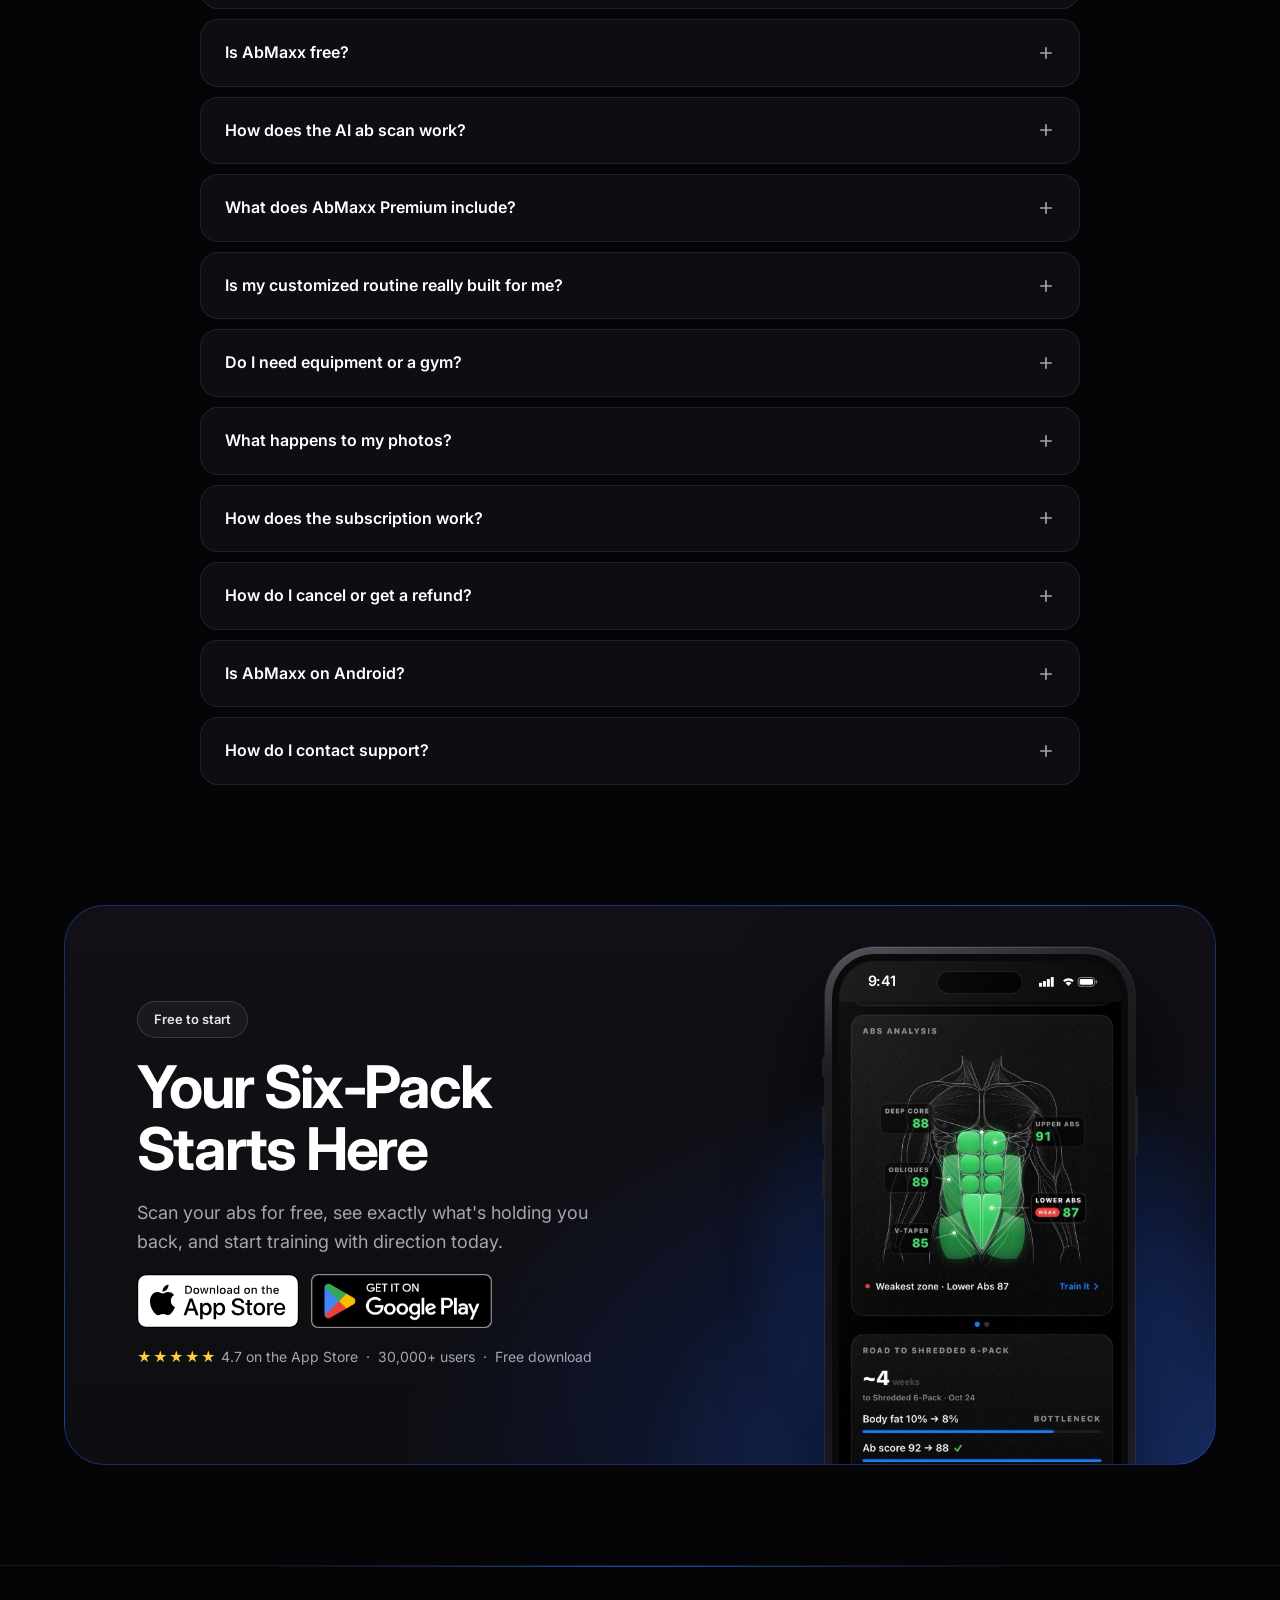
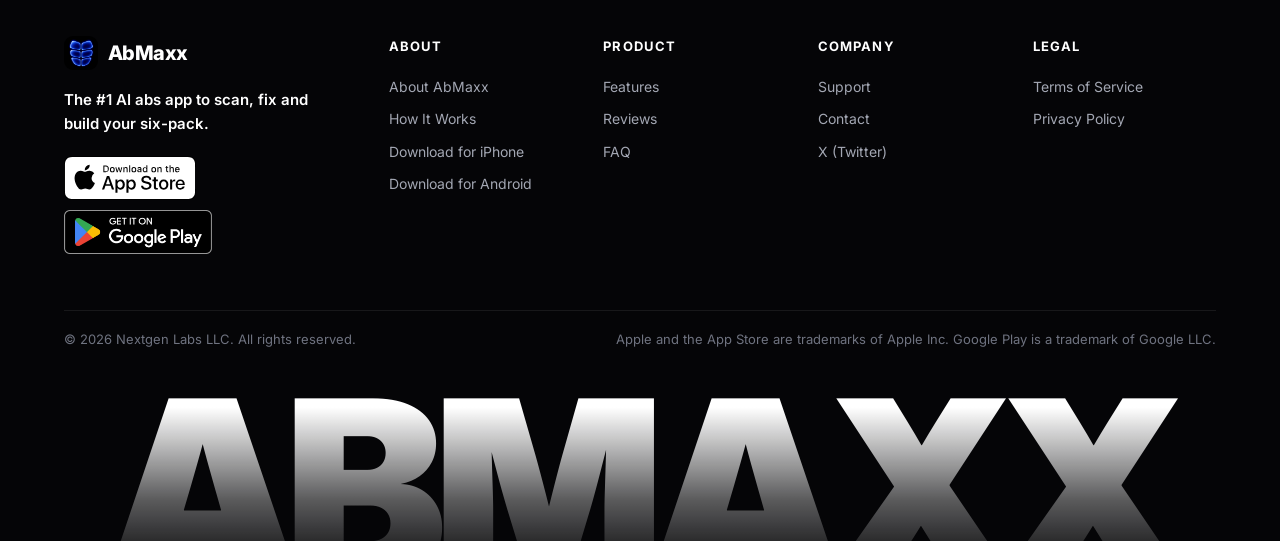
==== commit cf01c1c3: "Official store badges in nav and menu, trimmed Play badge, cache-busted assets Co-Authored-By: Claud" ====
--- a/index.html
+++ b/index.html
@@ -20,7 +20,7 @@
 <link rel="preconnect" href="https://fonts.googleapis.com">
 <link rel="preconnect" href="https://fonts.gstatic.com" crossorigin>
 <link href="https://fonts.googleapis.com/css2?family=Inter:wght@400;500;600;700;800;900&display=swap" rel="stylesheet">
-<link rel="stylesheet" href="/styles.css">
+<link rel="stylesheet" href="/styles.css?v=4">
 <script type="application/ld+json">
 {"@context":"https://schema.org","@type":"MobileApplication","name":"AbMaxx: Become Shredded","operatingSystem":"iOS, Android","applicationCategory":"HealthApplication","author":{"@type":"Organization","name":"Nextgen Labs LLC"},"offers":{"@type":"Offer","price":"0","priceCurrency":"USD"},"aggregateRating":{"@type":"AggregateRating","ratingValue":"4.7","ratingCount":"2030"},"url":"https://abmaxxapp.com/","downloadUrl":"https://apps.apple.com/us/app/abmaxx-become-shredded/id6757769125"}
 </script>
@@ -40,7 +40,7 @@
       <a href="#reviews">Reviews</a>
       <a href="/support/">Support</a>
     </div>
-    <div class="dl dl--nav"><a class="btn btn--primary" href="https://apps.apple.com/us/app/abmaxx-become-shredded/id6757769125" aria-label="Download AbMaxx on the App Store"><svg viewBox="0 0 24 24" aria-hidden="true" fill="currentColor"><path d="M16.4 12.6c0-2.6 2.1-3.8 2.2-3.9-1.2-1.8-3.1-2-3.7-2-1.6-.2-3.1.9-3.9.9-.8 0-2-.9-3.4-.9-1.7 0-3.3 1-4.2 2.6-1.8 3.1-.5 7.8 1.3 10.3.9 1.3 1.9 2.7 3.3 2.6 1.3-.1 1.8-.9 3.4-.9s2 .9 3.4.8c1.4 0 2.3-1.3 3.2-2.6 1-1.5 1.4-2.9 1.4-3-.1 0-2.8-1.1-2.8-4.2zM13.9 5c.7-.9 1.2-2.1 1.1-3.3-1 0-2.3.7-3 1.6-.7.8-1.3 2-1.1 3.2 1.1.1 2.3-.6 3-1.5z"/></svg>App Store</a><a class="btn btn--ghost" href="https://play.google.com/store/apps/details?id=com.rork.abmaxx" aria-label="Get AbMaxx on Google Play"><svg viewBox="0 0 24 24" aria-hidden="true" fill="currentColor"><path d="M3.6 2.3 13.4 12l-9.8 9.7c-.4-.2-.6-.7-.6-1.2V3.5c0-.5.2-1 .6-1.2zm11.1 11-2.2-2.2 2.2-2.2 2.9 1.6c.9.5.9 1.7 0 2.2l-2.9 1.6zm-1.1-5.5L4.9 1.8c.3-.1.7-.1 1.1.1l9.7 5.5-2.1 2.1zm0 8.4 2.1 2.1-9.7 5.5c-.4.2-.8.2-1.1.1l8.7-7.7z"/></svg>Google Play</a></div>
+    <div class="nav-badges"><a class="store" href="https://apps.apple.com/us/app/abmaxx-become-shredded/id6757769125" aria-label="Download AbMaxx on the App Store"><img src="/appstore-badge.svg" alt="Download on the App Store" height="40"></a><a class="store" href="https://play.google.com/store/apps/details?id=com.rork.abmaxx" aria-label="Get AbMaxx on Google Play"><img src="/play-badge-tight.png" alt="Get it on Google Play" height="40"></a></div>
     <button class="nav-toggle" id="nav-toggle" aria-label="Open menu" aria-expanded="false" aria-controls="mobile-menu"><span></span></button>
   </nav>
 </div>
@@ -51,7 +51,7 @@
   <a href="#reviews">Reviews</a>
   <a href="#faq">FAQ</a>
   <a href="/support/">Support</a>
-  <div class="dl dl--menu"><a class="btn btn--primary" href="https://apps.apple.com/us/app/abmaxx-become-shredded/id6757769125" aria-label="Download AbMaxx on the App Store"><svg viewBox="0 0 24 24" aria-hidden="true" fill="currentColor"><path d="M16.4 12.6c0-2.6 2.1-3.8 2.2-3.9-1.2-1.8-3.1-2-3.7-2-1.6-.2-3.1.9-3.9.9-.8 0-2-.9-3.4-.9-1.7 0-3.3 1-4.2 2.6-1.8 3.1-.5 7.8 1.3 10.3.9 1.3 1.9 2.7 3.3 2.6 1.3-.1 1.8-.9 3.4-.9s2 .9 3.4.8c1.4 0 2.3-1.3 3.2-2.6 1-1.5 1.4-2.9 1.4-3-.1 0-2.8-1.1-2.8-4.2zM13.9 5c.7-.9 1.2-2.1 1.1-3.3-1 0-2.3.7-3 1.6-.7.8-1.3 2-1.1 3.2 1.1.1 2.3-.6 3-1.5z"/></svg>App Store</a><a class="btn btn--ghost" href="https://play.google.com/store/apps/details?id=com.rork.abmaxx" aria-label="Get AbMaxx on Google Play"><svg viewBox="0 0 24 24" aria-hidden="true" fill="currentColor"><path d="M3.6 2.3 13.4 12l-9.8 9.7c-.4-.2-.6-.7-.6-1.2V3.5c0-.5.2-1 .6-1.2zm11.1 11-2.2-2.2 2.2-2.2 2.9 1.6c.9.5.9 1.7 0 2.2l-2.9 1.6zm-1.1-5.5L4.9 1.8c.3-.1.7-.1 1.1.1l9.7 5.5-2.1 2.1zm0 8.4 2.1 2.1-9.7 5.5c-.4.2-.8.2-1.1.1l8.7-7.7z"/></svg>Google Play</a></div>
+  <div class="menu-badges"><a class="store" href="https://apps.apple.com/us/app/abmaxx-become-shredded/id6757769125" aria-label="Download AbMaxx on the App Store"><img src="/appstore-badge.svg" alt="Download on the App Store" height="48"></a><a class="store" href="https://play.google.com/store/apps/details?id=com.rork.abmaxx" aria-label="Get AbMaxx on Google Play"><img src="/play-badge-tight.png" alt="Get it on Google Play" height="48"></a></div>
 </div>
 
 <main>
@@ -72,7 +72,7 @@
           <img src="/appstore-badge.svg" alt="Download on the App Store" width="162" height="54">
         </a>
         <a class="store store--play" href="https://play.google.com/store/apps/details?id=com.rork.abmaxx" aria-label="Get AbMaxx on Google Play">
-          <img src="/play-badge.png" alt="Get it on Google Play" width="182" height="54">
+          <img src="/play-badge-tight.png" alt="Get it on Google Play" width="182" height="54">
         </a>
       </div>
       <p class="hero-note">Free to download · 4.7★ on the App Store · 2,000+ ratings</p>
@@ -405,7 +405,7 @@
         <p class="lead">Scan your abs for free, see exactly what's holding you back, and start training with direction today.</p>
         <div class="stores">
           <a class="store" href="https://apps.apple.com/us/app/abmaxx-become-shredded/id6757769125" aria-label="Download AbMaxx on the App Store"><img src="/appstore-badge.svg" alt="Download on the App Store" width="162" height="54"></a>
-          <a class="store store--play" href="https://play.google.com/store/apps/details?id=com.rork.abmaxx" aria-label="Get AbMaxx on Google Play"><img src="/play-badge.png" alt="Get it on Google Play" width="182" height="54"></a>
+          <a class="store store--play" href="https://play.google.com/store/apps/details?id=com.rork.abmaxx" aria-label="Get AbMaxx on Google Play"><img src="/play-badge-tight.png" alt="Get it on Google Play" width="182" height="54"></a>
         </div>
         <p class="final-trust"><span class="stars">★★★★★</span> 4.7 on the App Store &nbsp;·&nbsp; 30,000+ users &nbsp;·&nbsp; Free download</p>
       </div>
@@ -427,7 +427,7 @@
         <p>The #1 AI abs app to scan, fix and build your six-pack.</p>
         <div class="stores">
           <a class="store" href="https://apps.apple.com/us/app/abmaxx-become-shredded/id6757769125" aria-label="Download AbMaxx on the App Store"><img src="/appstore-badge.svg" alt="Download on the App Store" width="132" height="44"></a>
-          <a class="store store--play" href="https://play.google.com/store/apps/details?id=com.rork.abmaxx" aria-label="Get AbMaxx on Google Play"><img src="/play-badge.png" alt="Get it on Google Play" width="149" height="44"></a>
+          <a class="store store--play" href="https://play.google.com/store/apps/details?id=com.rork.abmaxx" aria-label="Get AbMaxx on Google Play"><img src="/play-badge-tight.png" alt="Get it on Google Play" width="149" height="44"></a>
         </div>
       </div>
       <div class="foot-col">
@@ -468,6 +468,6 @@
   <button class="close" id="iab-close">Dismiss</button>
 </div>
 
-<script src="/script.js" defer></script>
+<script src="/script.js?v=4" defer></script>
 </body>
 </html>
--- a/styles.css
+++ b/styles.css
@@ -88,17 +88,15 @@
 .store img { height: 54px; width: auto; }
 .store:hover { transform: translateY(-2px); }
 .store:focus-visible { outline: 3px solid var(--blue-soft); outline-offset: 3px; }
-.store--play img { height: 54px; }
 
 
 /* Store button pairs */
 .dl { display: flex; flex-wrap: wrap; gap: 10px; align-items: center; }
 .dl .btn svg { width: 18px; height: 18px; flex: none; margin-top: -1px; }
-.dl--nav { flex-wrap: nowrap; gap: 8px; }
-.dl--nav .btn { height: 42px; padding: 0 18px; font-size: 14px; }
-.dl--nav .btn svg { width: 16px; height: 16px; }
-.dl--menu { flex-direction: column; align-items: stretch; margin-top: 8px; gap: 8px; }
-.dl--menu .btn { width: 100%; }
+.nav-badges { display: flex; align-items: center; gap: 8px; flex: none; }
+.nav-badges .store img { height: 40px; width: auto; }
+.menu-badges { display: flex; justify-content: center; gap: 10px; padding: 14px 8px 6px; border-top: 1px solid var(--line); margin-top: 6px; }
+.menu-badges .store img { height: 48px; width: auto; }
 .dl--stack { flex-direction: column; align-items: stretch; margin-top: 18px; }
 .cta-row .dl { justify-content: center; }
 .support-cards--2 { grid-template-columns: repeat(2, 1fr); max-width: 760px; margin-inline: auto; }
@@ -458,7 +456,7 @@
   .benefits-card { grid-template-columns: 1fr; padding: 40px; }
 }
 @media (max-width: 768px) {
-  .nav-links, .nav .dl--nav { display: none; }
+  .nav-links, .nav .nav-badges { display: none; }
   .nav-toggle { display: inline-flex; }
   .nav { padding-right: 10px; }
   .step, .step:nth-child(even) .step-visual { grid-template-columns: 1fr; order: 0; }
